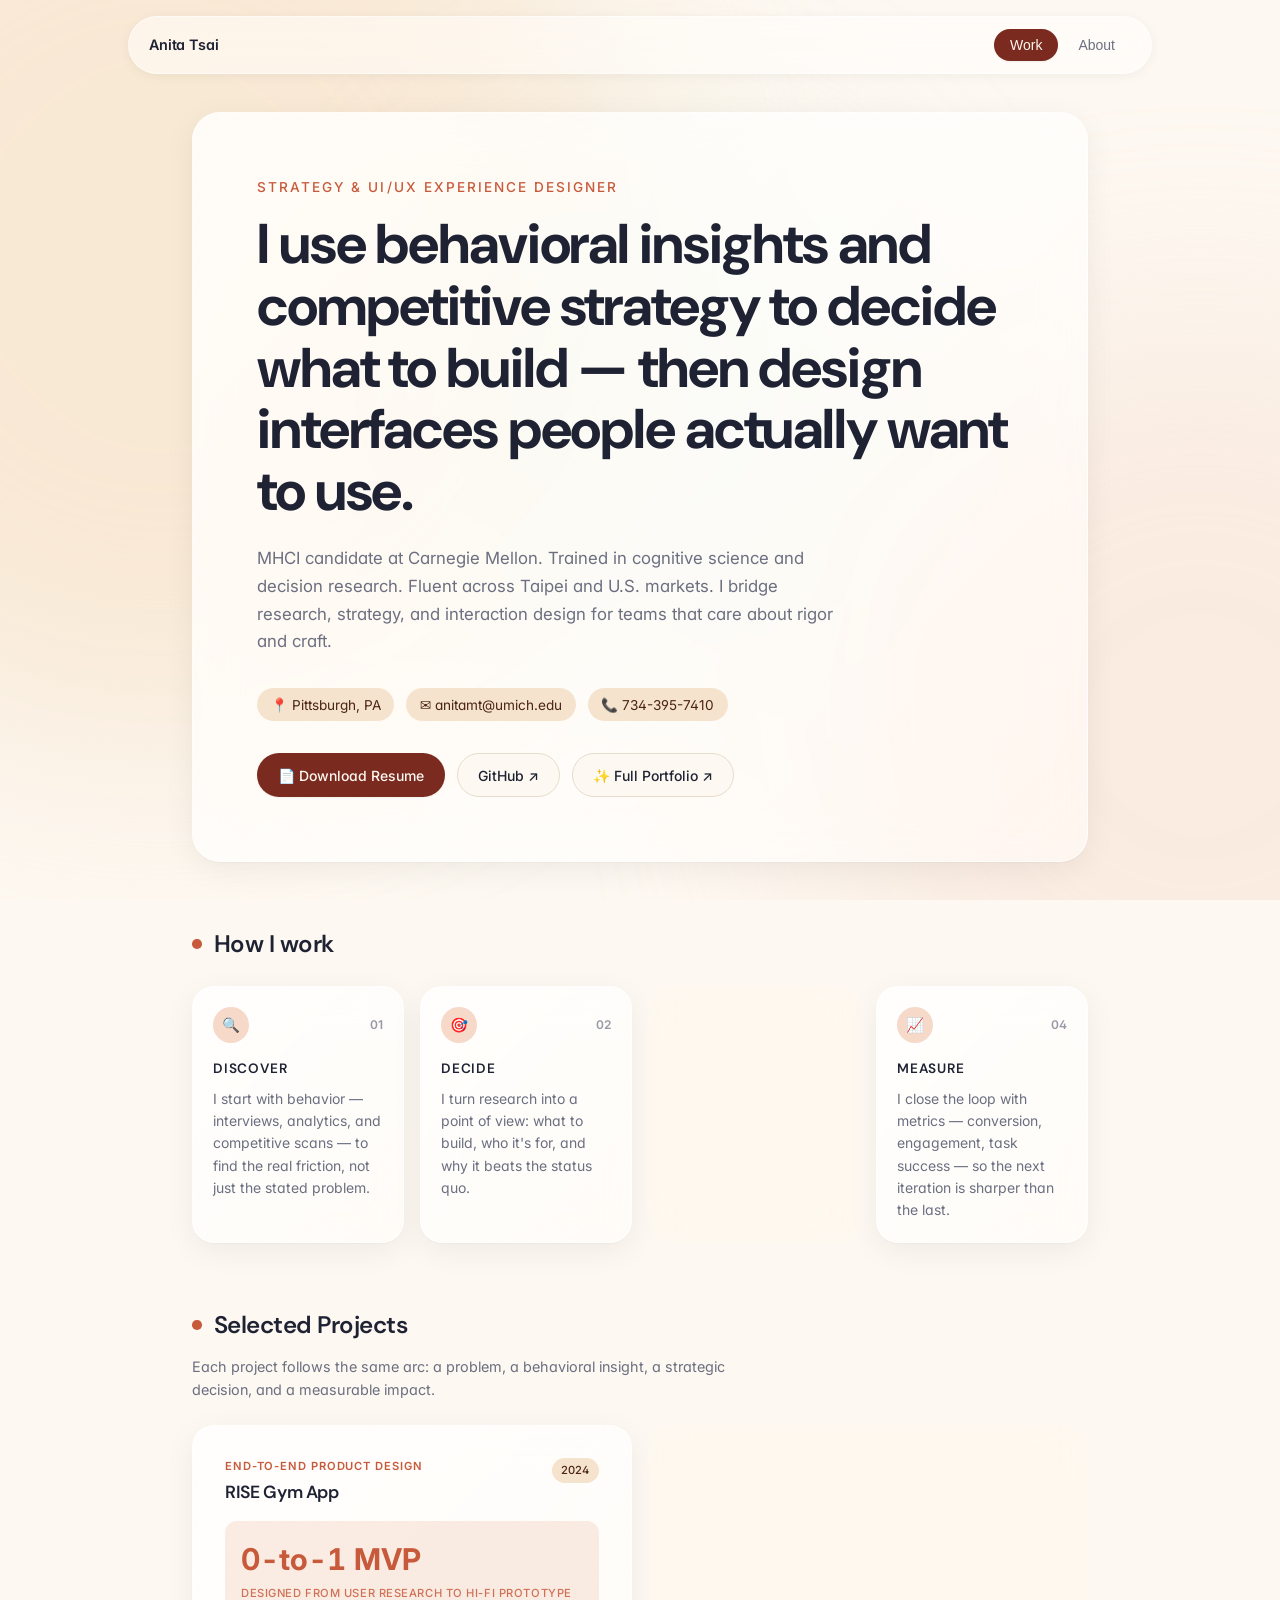
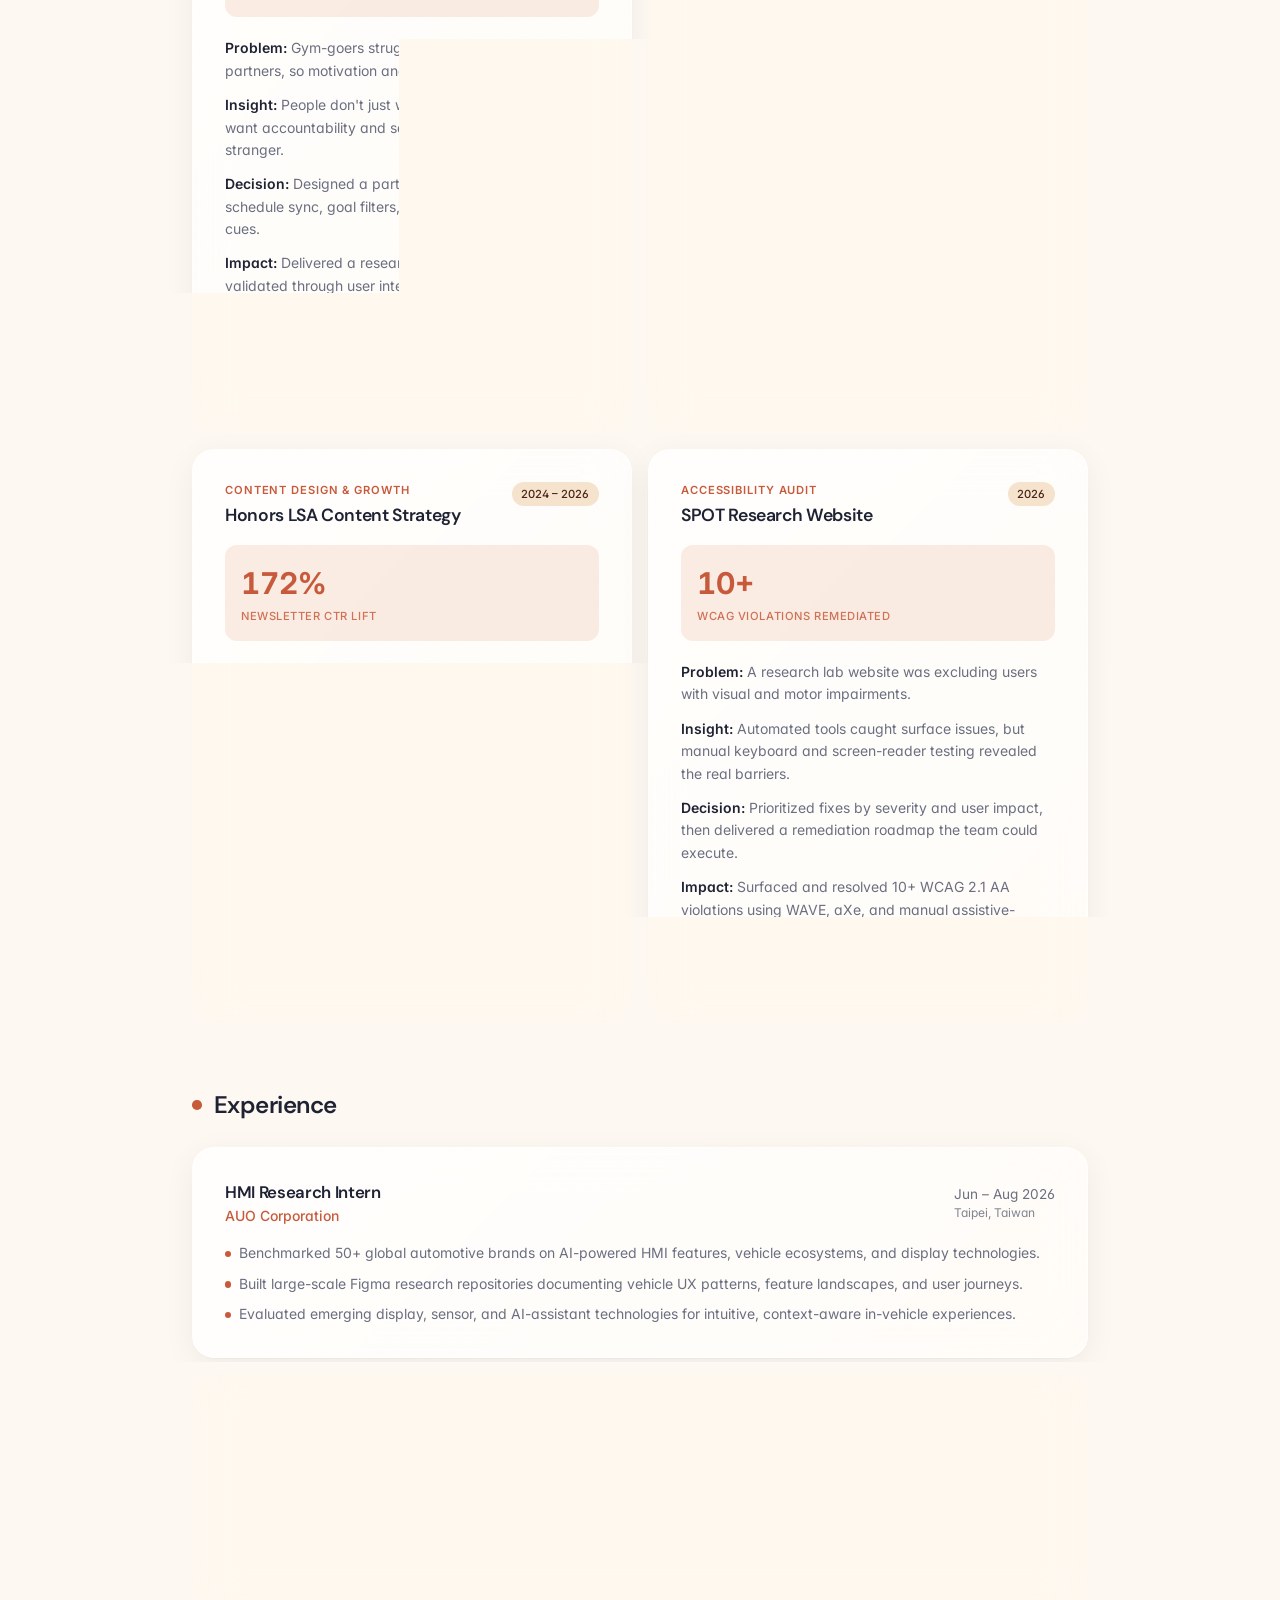
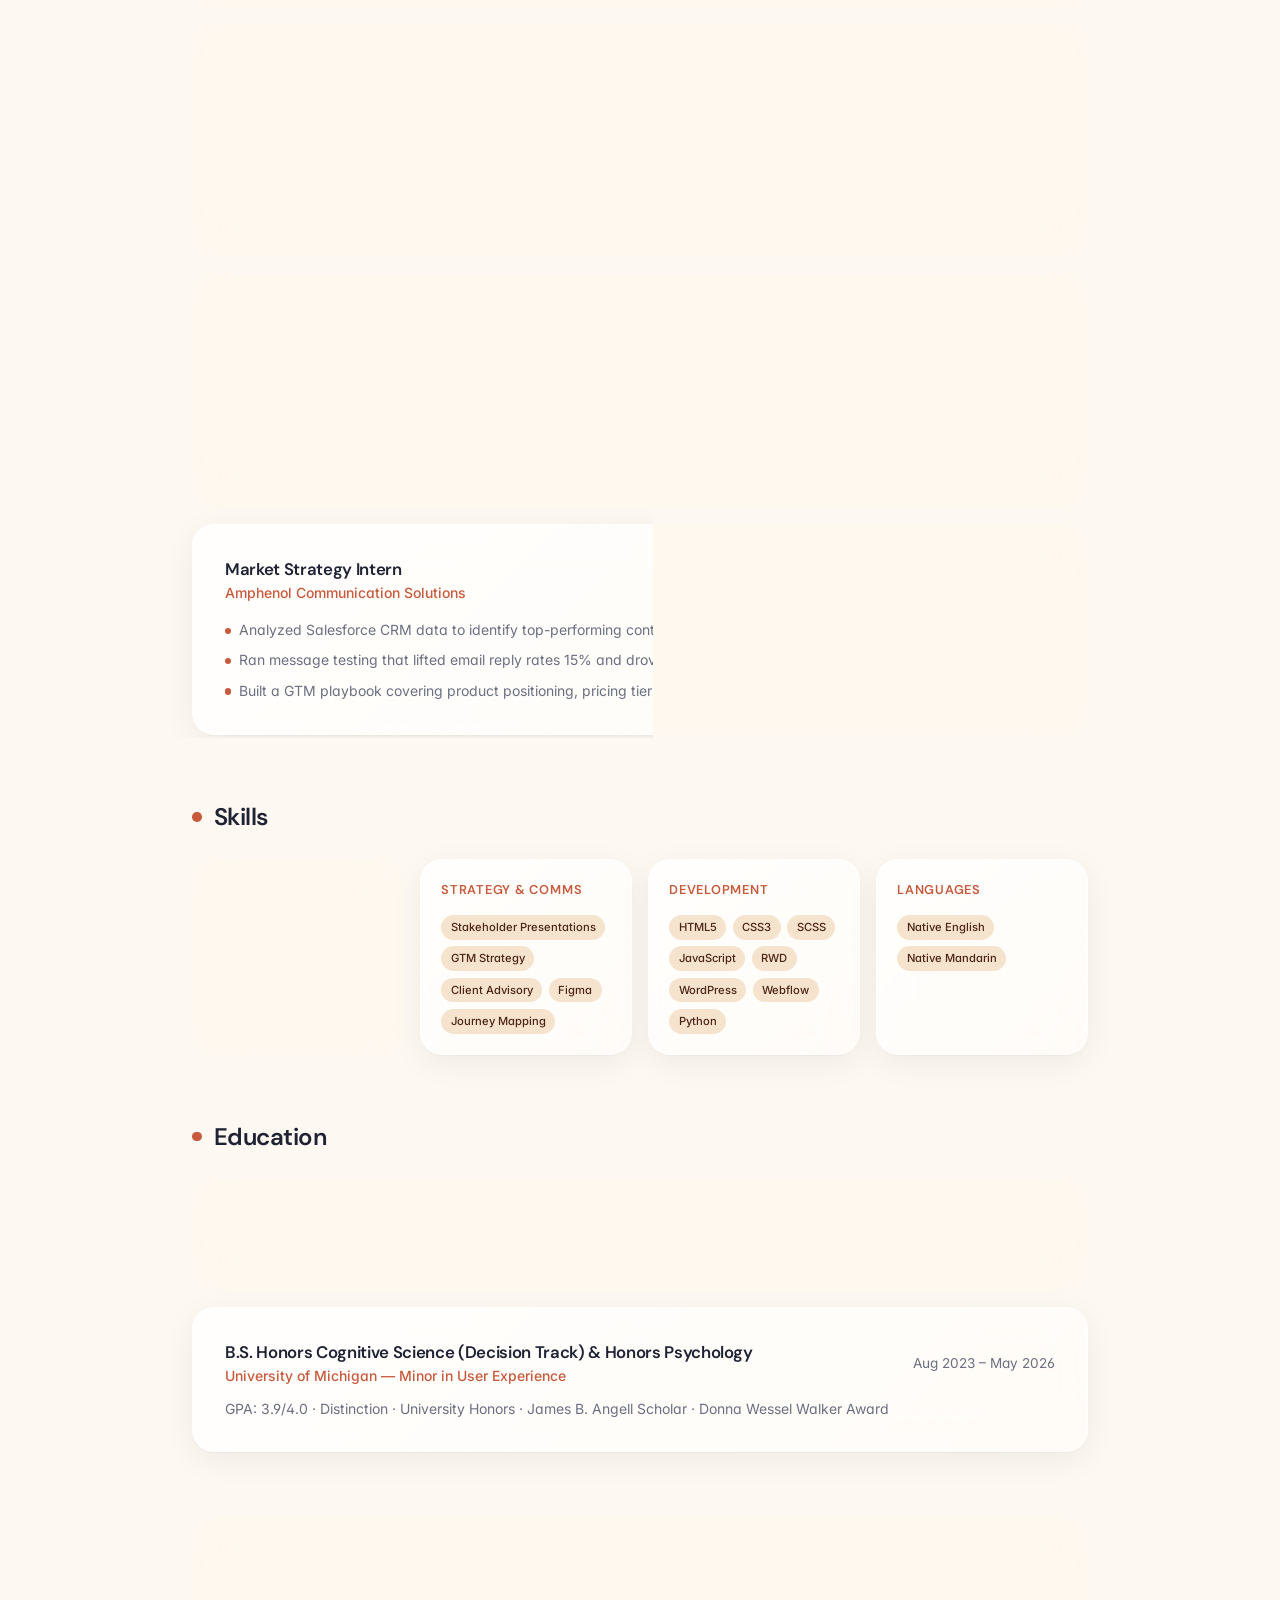
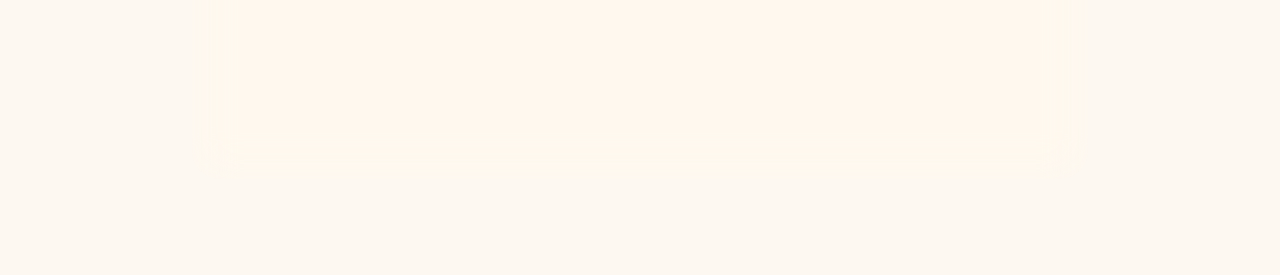
==== index.html @ b7ce91b3 "Rename anitauiux.html to index.html" ====
<!doctype html>
<html lang="en">

<head>
  <meta charset="utf-8" />
  <meta name="viewport" content="width=device-width, initial-scale=1" />
  <title>Anita Tsai — Strategy & UI/UX Experience Designer</title>
  <meta name="description" content="Selected work, projects, and skills from Anita Tsai, a strategy and UI/UX experience designer." />
  <meta name="author" content="Anita Tsai" />
  <meta property="og:title" content="Anita Tsai" />
  <meta property="og:description" content="Selected work, projects, and skills from Anita Tsai, a strategy and UI/UX experience designer." />
  <meta property="og:type" content="website" />
  <meta name="twitter:card" content="summary_large_image" />
  <link rel="preconnect" href="https://fonts.googleapis.com" />
  <link rel="preconnect" href="https://fonts.gstatic.com" crossorigin />
  <link rel="stylesheet" href="https://fonts.googleapis.com/css2?family=Inter:wght@400;500;600;700&family=DM+Sans:wght@500;600;700&display=swap" />
  <link rel="stylesheet" href="anitauiux.css" />
</head>


<body>
  <!-- Background gradient blobs -->
  <div class="bg-blobs" aria-hidden="true"><span></span></div>

  <header class="header">
    <nav class="nav" aria-label="Primary">
      <a href="#" class="nav-brand" data-nav="work">Anita Tsai</a>
      <div class="nav-links">
        <button class="nav-link active" data-nav="work">Work</button>
        <button class="nav-link" data-nav="about">About</button>
      </div>
    </nav>
  </header>

  
  <!-- ============================= -->
  <!-- WORK PAGE                     -->
  <!-- ============================= -->
  <main id="page-work" class="page" aria-label="Work">

    <!-- Hero -->
    <section class="glass-card big">
      <p class="hero-tag">Strategy & UI/UX Experience Designer</p>
      <h1 class="hero-title">
        I use behavioral insights and competitive strategy to decide what to build — then design interfaces people actually want to use.
      </h1>
      <p class="hero-sub">
        MHCI candidate at Carnegie Mellon. Trained in cognitive science and decision research.
        Fluent across Taipei and U.S. markets. I bridge research, strategy, and interaction design
        for teams that care about rigor and craft.
      </p>

      <div class="contact-row">
        <span class="chip">📍 Pittsburgh, PA</span>
        <a class="chip" href="mailto:anitamt@umich.edu">✉ anitamt@umich.edu</a>
        <a class="chip" href="tel:734-395-7410">📞 734-395-7410</a>
      </div>

      <div class="cta-row">
        <a class="btn btn-primary" href="#" download>📄 Download Resume</a>
        <a class="btn btn-outline" href="https://github.com/anitamtsai" target="_blank" rel="noreferrer">GitHub ↗</a>
        <a class="btn btn-outline" href="https://tinyurl.com/anitaprojects" target="_blank" rel="noreferrer">✨ Full Portfolio ↗</a>
      </div>
    </section>

    <!-- How I Work -->
    <section>
      <div class="section-head"><span class="dot"></span><h2>How I work</h2></div>
      <div class="grid grid-4">
        <div class="glass-card lift process-card">
          <div class="row"><div class="process-icon">🔍</div><span class="process-num">01</span></div>
          <h3>Discover</h3>
          <p>I start with behavior — interviews, analytics, and competitive scans — to find the real friction, not just the stated problem.</p>
        </div>
        <div class="glass-card lift process-card">
          <div class="row"><div class="process-icon">🎯</div><span class="process-num">02</span></div>
          <h3>Decide</h3>
          <p>I turn research into a point of view: what to build, who it's for, and why it beats the status quo.</p>
        </div>
        <div class="glass-card lift process-card">
          <div class="row"><div class="process-icon">🖱</div><span class="process-num">03</span></div>
          <h3>Design</h3>
          <p>From sitemaps to hi-fi prototypes, I design interfaces that feel obvious in hindsight and hold up under accessibility scrutiny.</p>
        </div>
        <div class="glass-card lift process-card">
          <div class="row"><div class="process-icon">📈</div><span class="process-num">04</span></div>
          <h3>Measure</h3>
          <p>I close the loop with metrics — conversion, engagement, task success — so the next iteration is sharper than the last.</p>
        </div>
      </div>
    </section>

    <!-- Projects -->
    <section>
      <div class="section-head"><span class="dot"></span><h2>Selected Projects</h2></div>
      <p class="section-desc">Each project follows the same arc: a problem, a behavioral insight, a strategic decision, and a measurable impact.</p>
      <div class="grid grid-2">

        <article class="glass-card lift project-card reveal">
          <div class="top">
            <div>
              <p class="project-tag">End-to-End Product Design</p>
              <h3>RISE Gym App</h3>
            </div>
            <span class="year-pill">2024</span>
          </div>
          <div class="metric-box">
            <div class="metric-num">0-to-1 MVP</div>
            <div class="metric-label">designed from user research to hi-fi prototype</div>
          </div>
          <div class="project-body">
            <p><strong>Problem:</strong> Gym-goers struggle to find reliable workout partners, so motivation and consistency suffer.</p>
            <p><strong>Insight:</strong> People don't just want a matching tool; they want accountability and safety signals before meeting a stranger.</p>
            <p><strong>Decision:</strong> Designed a partner-matching flow with schedule sync, goal filters, and trust-building profile cues.</p>
            <p><strong>Impact:</strong> Delivered a research-backed MVP prototype validated through user interviews and heuristic evaluation.</p>
          </div>
          <div class="tag-row">
            <span class="tag">User Research</span><span class="tag">Figma</span><span class="tag">Prototyping</span><span class="tag">Heuristic Evaluation</span>
          </div>
        </article>

        <article class="glass-card lift project-card reveal">
          <div class="top">
            <div>
              <p class="project-tag">Product Strategy & Web Design</p>
              <h3>WeMo Nexus</h3>
            </div>
            <span class="year-pill">2023</span>
          </div>
          <div class="metric-box">
            <div class="metric-num">20%</div>
            <div class="metric-label">demo-to-pilot conversion</div>
          </div>
          <div class="project-body">
            <p><strong>Problem:</strong> WeMo's B2B scooter fleet solution needed a credible, bilingual digital presence for enterprise clients.</p>
            <p><strong>Insight:</strong> Enterprise buyers needed to see scalability and local support, not just product specs.</p>
            <p><strong>Decision:</strong> Built a WordPress site with clear service tiers, case-study proof points, and a Mandarin/English client journey.</p>
            <p><strong>Impact:</strong> Managed a 250+ ICP pipeline, ran 30+ demos, and converted 20% of demos into paid pilots.</p>
          </div>
          <div class="tag-row">
            <span class="tag">Product Management</span><span class="tag">WordPress</span><span class="tag">GTM</span><span class="tag">B2B</span>
          </div>
        </article>

        <article class="glass-card lift project-card reveal">
          <div class="top">
            <div>
              <p class="project-tag">Content Design & Growth</p>
              <h3>Honors LSA Content Strategy</h3>
            </div>
            <span class="year-pill">2024 – 2026</span>
          </div>
          <div class="metric-box">
            <div class="metric-num">172%</div>
            <div class="metric-label">newsletter CTR lift</div>
          </div>
          <div class="project-body">
            <p><strong>Problem:</strong> University newsletters were underperforming and failing to drive event attendance.</p>
            <p><strong>Insight:</strong> Students clicked when content felt timely and personal, not institutional.</p>
            <p><strong>Decision:</strong> Redesigned content hierarchy, subject-line testing, and channel cadence around audience micro-segments.</p>
            <p><strong>Impact:</strong> Lifted newsletter CTR by 172%, grew Instagram following 1,000+, and increased event engagement 120%.</p>
          </div>
          <div class="tag-row">
            <span class="tag">Analytics</span><span class="tag">Content Design</span><span class="tag">Growth</span>
          </div>
        </article>

        <article class="glass-card lift project-card reveal">
          <div class="top">
            <div>
              <p class="project-tag">Accessibility Audit</p>
              <h3>SPOT Research Website</h3>
            </div>
            <span class="year-pill">2026</span>
          </div>
          <div class="metric-box">
            <div class="metric-num">10+</div>
            <div class="metric-label">WCAG violations remediated</div>
          </div>
          <div class="project-body">
            <p><strong>Problem:</strong> A research lab website was excluding users with visual and motor impairments.</p>
            <p><strong>Insight:</strong> Automated tools caught surface issues, but manual keyboard and screen-reader testing revealed the real barriers.</p>
            <p><strong>Decision:</strong> Prioritized fixes by severity and user impact, then delivered a remediation roadmap the team could execute.</p>
            <p><strong>Impact:</strong> Surfaced and resolved 10+ WCAG 2.1 AA violations using WAVE, aXe, and manual assistive-technology checks.</p>
          </div>
          <div class="tag-row">
            <span class="tag">WCAG 2.1 AA</span><span class="tag">WAVE</span><span class="tag">aXe</span><span class="tag">Accessibility</span>
          </div>
        </article>

      </div>
    </section>

    <!-- Experience -->
    <section>
      <div class="section-head"><span class="dot"></span><h2>Experience</h2></div>
      <div class="exp-list">

        <article class="glass-card exp-card">
          <div class="exp-head">
            <div>
              <h3 class="exp-role">HMI Research Intern</h3>
              <p class="exp-org">AUO Corporation</p>
            </div>
            <div>
              <p class="exp-date">Jun – Aug 2026</p>
              <p class="exp-location">Taipei, Taiwan</p>
            </div>
          </div>
          <ul class="exp-bullets">
            <li>Benchmarked 50+ global automotive brands on AI-powered HMI features, vehicle ecosystems, and display technologies.</li>
            <li>Built large-scale Figma research repositories documenting vehicle UX patterns, feature landscapes, and user journeys.</li>
            <li>Evaluated emerging display, sensor, and AI-assistant technologies for intuitive, context-aware in-vehicle experiences.</li>
          </ul>
        </article>

        <article class="glass-card exp-card">
          <div class="exp-head">
            <div>
              <h3 class="exp-role">Digital Consultant Intern</h3>
              <p class="exp-org">Google Community Leaders Program</p>
            </div>
            <div>
              <p class="exp-date">Aug 2024 – May 2026</p>
              <p class="exp-location">Ann Arbor, MI</p>
            </div>
          </div>
          <ul class="exp-bullets">
            <li>Ran discovery interviews and needs assessments with 150+ nonprofits and SMBs to find usability gaps and engagement drop-offs.</li>
            <li>Facilitated 30+ workshops turning Google Analytics data, SEO heuristics, and GBP insights into audience strategies.</li>
            <li>Led 3 end-to-end consulting engagements with usability audits, navigation restructures, and annotated recommendations.</li>
          </ul>
        </article>

        <article class="glass-card exp-card">
          <div class="exp-head">
            <div>
              <h3 class="exp-role">Product Management Intern</h3>
              <p class="exp-org">WeMo Scooters</p>
            </div>
            <div>
              <p class="exp-date">Jun – Aug 2023</p>
              <p class="exp-location">Taipei, Taiwan</p>
            </div>
          </div>
          <ul class="exp-bullets">
            <li>Designed and launched WeMoNexus (wemonexus.com) in WordPress, defining sitemap, content hierarchy, and component reuse.</li>
            <li>Produced client-facing pitch decks with hi-fidelity layouts aligned to enterprise stakeholder mental models.</li>
            <li>Built and managed a 250+ ICP prospect pipeline, ran 30+ demos, and achieved a 20% demo-to-pilot conversion.</li>
          </ul>
        </article>

        <article class="glass-card exp-card">
          <div class="exp-head">
            <div>
              <h3 class="exp-role">Risk Advisory Intern</h3>
              <p class="exp-org">Deloitte</p>
            </div>
            <div>
              <p class="exp-date">Jun – Aug 2024</p>
              <p class="exp-location">Taipei, Taiwan</p>
            </div>
          </div>
          <ul class="exp-bullets">
            <li>Designed 5 client-facing ESG compliance frameworks across 7 industries (EU CSRD, TCFD, SEC climate rules).</li>
            <li>Benchmarked environmental disclosures across 30+ global telecoms and co-developed a tailored ESG improvement roadmap.</li>
            <li>Restructured 200+ SigmaPro product entries with standardized taxonomy to support Scope 3 emissions audits.</li>
          </ul>
        </article>

        <article class="glass-card exp-card">
          <div class="exp-head">
            <div>
              <h3 class="exp-role">Market Strategy Intern</h3>
              <p class="exp-org">Amphenol Communication Solutions</p>
            </div>
            <div>
              <p class="exp-date">Aug 2022 – Jun 2023</p>
              <p class="exp-location">Taipei, Taiwan</p>
            </div>
          </div>
          <ul class="exp-bullets">
            <li>Analyzed Salesforce CRM data to identify top-performing contact segments and inform outreach strategy.</li>
            <li>Ran message testing that lifted email reply rates 15% and drove a 30% increase in new client acquisition.</li>
            <li>Built a GTM playbook covering product positioning, pricing tiers, and competitive differentiation for two hardware lines.</li>
          </ul>
        </article>

      </div>
    </section>

    <!-- Skills -->
    <section>
      <div class="section-head"><span class="dot"></span><h2>Skills</h2></div>
      <div class="grid grid-4">
        <div class="glass-card lift skill-card">
          <h3>Analytical</h3>
          <ul class="skill-tags">
            <li class="skill-tag">Competitive Benchmarking</li>
            <li class="skill-tag">User Research</li>
            <li class="skill-tag">Data Synthesis</li>
            <li class="skill-tag">Google Analytics</li>
            <li class="skill-tag">SPSS</li>
          </ul>
        </div>
        <div class="glass-card lift skill-card">
          <h3>Strategy & Comms</h3>
          <ul class="skill-tags">
            <li class="skill-tag">Stakeholder Presentations</li>
            <li class="skill-tag">GTM Strategy</li>
            <li class="skill-tag">Client Advisory</li>
            <li class="skill-tag">Figma</li>
            <li class="skill-tag">Journey Mapping</li>
          </ul>
        </div>
        <div class="glass-card lift skill-card">
          <h3>Development</h3>
          <ul class="skill-tags">
            <li class="skill-tag">HTML5</li><li class="skill-tag">CSS3</li><li class="skill-tag">SCSS</li>
            <li class="skill-tag">JavaScript</li><li class="skill-tag">RWD</li><li class="skill-tag">WordPress</li>
            <li class="skill-tag">Webflow</li><li class="skill-tag">Python</li>
          </ul>
        </div>
        <div class="glass-card lift skill-card">
          <h3>Languages</h3>
          <ul class="skill-tags">
            <li class="skill-tag">Native English</li>
            <li class="skill-tag">Native Mandarin</li>
          </ul>
        </div>
      </div>
    </section>

    <!-- Education -->
    <section>
      <div class="section-head"><span class="dot"></span><h2>Education</h2></div>
      <div class="edu-list">
        <div class="glass-card edu-card">
          <div class="exp-head">
            <div>
              <h3 class="exp-role">Master of Human-Computer Interaction</h3>
              <p class="exp-org">Carnegie Mellon University</p>
            </div>
            <p class="exp-date">Expected May 2027</p>
          </div>
        </div>
        <div class="glass-card edu-card">
          <div class="exp-head">
            <div>
              <h3 class="exp-role">B.S. Honors Cognitive Science (Decision Track) & Honors Psychology</h3>
              <p class="exp-org">University of Michigan — Minor in User Experience</p>
            </div>
            <p class="exp-date">Aug 2023 – May 2026</p>
          </div>
          <p class="edu-note">GPA: 3.9/4.0 · Distinction · University Honors · James B. Angell Scholar · Donna Wessel Walker Award</p>
        </div>
      </div>
    </section>

    <!-- Footer CTA -->
    <section>
      <div class="glass-card cta-block">
        <h2>Let's build something thoughtful together.</h2>
        <p>I'm currently open to strategy and UI/UX experience design roles. If my work resonates, I'd love to connect.</p>
        <div class="cta-row">
          <a class="btn btn-primary" href="mailto:anitamt@umich.edu">✉ Email me</a>
          <button class="btn btn-outline" data-nav="about">More about me</button>
        </div>
      </div>
    </section>

  </main>

  <!-- ============================= -->
  <!-- ABOUT PAGE                    -->
  <!-- ============================= -->
  <main id="page-about" class="page" aria-label="About" hidden>

    <!-- Interactive intro -->
    <section class="glass-card big">
      <p class="hero-tag" style="color: var(--muted-fg); letter-spacing: 0.15em;">About</p>
      <h1 class="hero-title" style="font-size: clamp(1.75rem, 4vw, 3rem);">
        I design at the intersection of
        <span class="phrase-chip" data-phrase="feel" data-active="true" tabindex="0" role="button">what people feel</span>,
        <span class="phrase-chip" data-phrase="systems" tabindex="0" role="button">what systems allow</span>, and
        <span class="phrase-chip" data-phrase="business" tabindex="0" role="button">what business needs</span>.
      </h1>

      <div id="detail-panel" class="detail-panel">
        <div class="detail-icon" id="detail-icon">💗</div>
        <div>
          <p class="detail-label" id="detail-label">What people feel</p>
          <p class="detail-body" id="detail-body">Emotion drives behavior long before logic does. I lean on interviews, ethnography, and behavioral research to understand the messy human side — what people trust, what frustrates them, what they'll actually do (not just what they say).</p>
        </div>
      </div>
      <p class="hint">Hover or tap each phrase to see how I think about it.</p>
    </section>

    
    <!-- Background + Who -->
    <section class="about-grid">
      <!-- <img class="photo" src="./Headshot.png" alt="Headshot of Anita Tsai." /> -->
      <img class="glass-card about-card reveal" src="./Headshot.png" alt="Headshot of Anita Tsai." />

      <div class="glass-card about-card reveal">
        <div class="section-head" style="margin-bottom: 0;"><span class="dot"></span><h2>Background</h2></div>
        <p>I grew up between Taipei and the U.S., which taught me early that the same interface can mean very different things depending on context, culture, and habit. That curiosity led me to the University of Michigan, where I studied Cognitive Science and Psychology with a Decision focus and a minor in User Experience.</p>
        <p>My research background in behavioral decision-making — studying present bias and loss aversion in sick-leave choices — shaped how I think about design: people don't always act rationally, but their behavior is predictable if you look closely. Good design meets them where they are.</p>
        <p>Now, as an MHCI candidate at Carnegie Mellon, I'm deepening my craft in research, strategy, and interaction design while continuing to work across product management, consulting, and in-vehicle experience research.</p>
      </div>
    </section>


     
    <!-- Why -->
    <section>
      <div class="glass-card big reveal">
        <div class="section-head"><span class="dot"></span><h2>Why Strategy & UI/UX?</h2></div>
        <div class="why-cols">
          <div>
            <h3>I like clarity</h3>
            <p>The best strategy work makes messy problems legible. I enjoy taking competing priorities, scattered research, and ambiguous constraints and turning them into a clear point of view.</p>
          </div>
          <div>
            <h3>I care about impact</h3>
            <p>UI/UX is where intent becomes behavior. A small change in navigation, wording, or feedback can change whether someone completes a task, trusts a product, or feels included.</p>
          </div>
          <div>
            <h3>I love the in-between</h3>
            <p>My sweet spot sits between research and design, between business goals and user needs. That's where the most interesting problems live.</p>
          </div>
        </div>
      </div>
    </section>

    <!-- What I Like -->
    <section>
      <div class="section-head"><span class="dot"></span><h2>What I Like</h2></div>
      <div class="grid grid-3">
        <div class="glass-card lift like-card">
          <div class="like-icon">☕</div>
          <h3>Pilates (with matcha)</h3>
          <p>Movement keeps me grounded; matcha keeps it enjoyable. I love the way my body and posture changes after my morning workouts!</p>
        </div>
        <div class="glass-card lift like-card">
          <div class="like-icon">💗</div>
          <h3>Cooking new recipes</h3>
          <p>I treat the kitchen like a design sprint: research, prototype, taste, iterate. My best dishes come from improvisation.</p>
        </div>
        <div class="glass-card lift like-card">
          <div class="like-icon">💬</div>
          <h3>Listening</h3>
          <p>To songs, to stories, to podcasts. I believe listening is a design skill — it's how you understand what people actually need.</p>
        </div>
        <div class="glass-card lift like-card">
          <div class="like-icon">🎵</div>
          <h3>Museums & exhibitions</h3>
          <p>I study how spaces guide attention, pace emotion, and make complex ideas feel tangible. A lot of UX lessons live outside of screens.</p>
        </div>
        <div class="glass-card lift like-card">
          <div class="like-icon">🧭</div>
          <h3>Travel & observation</h3>
          <p>Moving between places reminds me that context is everything. I notice signage, service flows, and cultural defaults everywhere I go.</p>
        </div>
        <div class="glass-card lift like-card">
          <div class="like-icon">🧠</div>
          <h3>Behavioral science</h3>
          <p>I'm fascinated by why people make the choices they do — and how thoughtful design can make those choices easier, fairer, or more meaningful.</p>
        </div>
      </div>
    </section>

    <!-- Quote -->

     <section id="contact">
      
    </section>
    <section>
      <div class="glass-card quote">
       <h1>Contact</h1>
      <a class="btn btn-primary" href="mailto:anitatsa@andrew.cmu.edu">email me</a>

      <a class="btn btn-primary"href="https://www.linkedin.com/in/anitamariannetsai/" target="_blank" > linkedin </a>
        
      <a class="btn btn-primary"href="https://github.com/anitamtsai" target="_blank" > github </a>
      </div>
    </section>

  </main>

  <!-- Small script: page nav + phrase-chip interaction + scroll reveal -->
  <script>
    // --- Page switcher (Work / About) ---
    const pages = {
      work:  document.getElementById('page-work'),
      about: document.getElementById('page-about'),
    };
    const navBtns = document.querySelectorAll('[data-nav]');
    function showPage(name) {
      Object.entries(pages).forEach(([k, el]) => { el.hidden = (k !== name); });
      document.querySelectorAll('.nav-link').forEach(btn => {
        btn.classList.toggle('active', btn.dataset.nav === name);
      });
      window.scrollTo({ top: 0, behavior: 'instant' in window ? 'instant' : 'auto' });
      observeReveal();
    }
    navBtns.forEach(btn => btn.addEventListener('click', (e) => {
      e.preventDefault();
      showPage(btn.dataset.nav);
    }));

    // --- About: phrase chip interactive detail ---
    const phrases = {
      feel: {
        color: 'var(--coral)', icon: '💗', label: 'What people feel',
        body: "Emotion drives behavior long before logic does. I lean on interviews, ethnography, and behavioral research to understand the messy human side — what people trust, what frustrates them, what they'll actually do (not just what they say)."
      },
      systems: {
        color: 'var(--sage)', icon: '🧭', label: 'What systems allow',
        body: "Great design respects constraints — technical, organizational, cultural. I work closely with engineers, PMs, and stakeholders to design solutions that ship, scale, and hold up in the real world."
      },
      business: {
        color: '#5b6bd6', icon: '🧠', label: 'What business needs',
        body: "Design without strategy is decoration. I anchor every project in a business point of view — market signals, competitive positioning, and metrics that matter — so craft translates into outcomes."
      }
    };
    const chips = document.querySelectorAll('.phrase-chip');
    const panel = document.getElementById('detail-panel');
    const iconEl = document.getElementById('detail-icon');
    const labelEl = document.getElementById('detail-label');
    const bodyEl = document.getElementById('detail-body');

    function activatePhrase(key) {
      const p = phrases[key]; if (!p) return;
      chips.forEach(c => {
        const active = c.dataset.phrase === key;
        c.dataset.active = active;
        c.style.setProperty('--phrase-color', phrases[c.dataset.phrase].color);
      });
      iconEl.textContent = p.icon;
      iconEl.style.background = `color-mix(in oklab, ${p.color} 18%, transparent)`;
      iconEl.style.color = p.color;
      labelEl.textContent = p.label;
      labelEl.style.color = p.color;
      bodyEl.textContent = p.body;
      panel.style.borderColor = `color-mix(in oklab, ${p.color} 40%, var(--border))`;
      panel.style.animation = 'none'; panel.offsetHeight; panel.style.animation = '';
    }
    chips.forEach(chip => {
      chip.style.setProperty('--phrase-color', phrases[chip.dataset.phrase].color);
      ['mouseenter', 'focus', 'click'].forEach(ev =>
        chip.addEventListener(ev, () => activatePhrase(chip.dataset.phrase))
      );
    });

    // --- Reveal on scroll ---
    let io;
    function observeReveal() {
      if (io) io.disconnect();
      io = new IntersectionObserver((entries) => {
        entries.forEach(e => { if (e.isIntersecting) { e.target.classList.add('is-visible'); io.unobserve(e.target); } });
      }, { threshold: 0.15 });
      document.querySelectorAll('.reveal').forEach(el => {
        if (!el.closest('[hidden]')) io.observe(el);
      });
    }
    observeReveal();
  </script>
</body>
</html>
---- anitauiux.css ----
:root {
  --background: #fdf8f1;
  --foreground: #1e2233;
  --muted-fg: #6b6f80;
  --border: #e6dccb;
  --card-bg: rgba(255, 255, 255, 0.55);
  --card-border: rgba(255, 255, 255, 0.6);
  --card-highlight: rgba(255, 255, 255, 0.85);

  --primary: #7a2a1e;
  --primary-fg: #fdf8f1;
  --accent: #f6e3cd;
  --accent-fg: #4a2415;

  --warm-1: #f4d9b8;
  --warm-2: #eec49a;
  --warm-3: #e0a679;
  --coral: #c85a3c;
  --coral-soft: #f6d9c9;
  --sage: #6ba98a;
  --sage-soft: #d9ecdd;

  --radius: 14px;
  --radius-lg: 22px;
  --radius-xl: 28px;
}

* { box-sizing: border-box; margin: 0; padding: 0; }

html { scroll-behavior: smooth; }

body {
  font-family: "Inter", ui-sans-serif, system-ui, -apple-system, BlinkMacSystemFont, "Segoe UI", sans-serif;
  color: var(--foreground);
  background: var(--background);
  line-height: 1.5;
  min-height: 100vh;
  position: relative;
  overflow-x: hidden;
  font-feature-settings: "cv02", "cv03", "cv04", "cv11";
}

h1, h2, h3, h4, h5, h6 {
  font-family: "DM Sans", "Inter", sans-serif;
  font-weight: 600;
  letter-spacing: -0.02em;
  color: var(--foreground);
}

a { color: inherit; text-decoration: none; }
ul { list-style: none; }
img, svg { display: block; max-width: 100%; }

/* --- Background gradient blobs --- */
.bg-blobs {
  position: fixed;
  inset: 0;
  z-index: -1;
  overflow: hidden;
  pointer-events: none;
}
.bg-blobs::before,
.bg-blobs::after,
.bg-blobs span {
  content: "";
  position: absolute;
  border-radius: 50%;
  filter: blur(110px);
}
.bg-blobs::before {
  width: 60rem; height: 60rem;
  top: -25%; left: -25%;
  background: var(--warm-1);
  opacity: 0.5;
}
.bg-blobs::after {
  width: 50rem; height: 50rem;
  bottom: -25%; right: -25%;
  background: var(--coral-soft);
  opacity: 0.4;
}
.bg-blobs span {
  width: 30rem; height: 30rem;
  bottom: 30%; left: 33%;
  background: var(--sage-soft);
  opacity: 0.3;
}

/* --- Header / Nav --- */
.header {
  position: fixed;
  top: 0; left: 0; right: 0;
  z-index: 50;
  padding: 1rem;
}
.nav {
  max-width: 64rem;
  margin: 0 auto;
  display: flex;
  align-items: center;
  justify-content: space-between;
  padding: 0.75rem 1.25rem;
  border-radius: 9999px;
  background: rgba(255, 255, 255, 0.55);
  backdrop-filter: blur(14px) saturate(120%);
  -webkit-backdrop-filter: blur(14px) saturate(120%);
  border: 1px solid rgba(255, 255, 255, 0.5);
  box-shadow: 0 2px 12px rgba(0, 0, 0, 0.05);
}
.nav-brand {
  font-weight: 600;
  font-size: 0.9rem;
  letter-spacing: -0.01em;
  transition: opacity 0.2s;
}
.nav-brand:hover { opacity: 0.7; }
.nav-links { display: flex; gap: 0.25rem; }
.nav-link {
  padding: 0.5rem 1rem;
  border-radius: 9999px;
  font-size: 0.875rem;
  font-weight: 500;
  color: var(--muted-fg);
  cursor: pointer;
  transition: background-color 0.2s, color 0.2s;
  background: transparent;
  border: none;
}
.nav-link:hover { background: var(--accent); color: var(--accent-fg); }
.nav-link.active {
  background: var(--primary);
  color: var(--primary-fg);
  box-shadow: 0 1px 2px rgba(0, 0, 0, 0.06);
}

/* --- Layout --- */
.page {
  max-width: 64rem;
  margin: 0 auto;
  padding: 7rem 1.25rem 3rem;
}
@media (min-width: 640px) { .page { padding: 7rem 2rem 4rem; } }
@media (min-width: 1024px) { .page { padding: 7rem 4rem 6rem; } }

.page[hidden] { display: none; }

section + section { margin-top: 3rem; }
@media (min-width: 640px) { section + section { margin-top: 4rem; } }

/* --- Glass card --- */
.glass-card {
  position: relative;
  background: linear-gradient(135deg, var(--card-highlight) 0%, var(--card-bg) 100%);
  backdrop-filter: blur(22px) saturate(140%);
  -webkit-backdrop-filter: blur(22px) saturate(140%);
  border: 1px solid var(--card-border);
  border-radius: var(--radius-lg);
  box-shadow: 0 1px 2px rgba(0,0,0,0.04), 0 8px 32px rgba(0,0,0,0.06);
  transition: transform 0.3s cubic-bezier(0.2,0.7,0.2,1), box-shadow 0.3s, border-color 0.3s;
  overflow: hidden;
}
.glass-card:hover {
  border-color: rgba(200, 90, 60, 0.4);
  box-shadow: 0 1px 2px rgba(0,0,0,0.04), 0 20px 50px -12px rgba(200,90,60,0.25);
}
.glass-card.lift:hover { transform: translateY(-4px); }
.glass-card.big { border-radius: var(--radius-xl); padding: 2rem; }
@media (min-width: 640px) { .glass-card.big { padding: 3rem; } }
@media (min-width: 1024px) { .glass-card.big { padding: 4rem; } }


/* --- Hero --- */
.hero-tag {
  font-size: 0.85rem;
  font-weight: 500;
  text-transform: uppercase;
  letter-spacing: 0.15em;
  color: var(--coral);
}
.hero-title {
  margin-top: 1rem;
  font-size: clamp(2rem, 5vw, 3.5rem);
  font-weight: 700;
  line-height: 1.1;
  max-width: 48rem;
}
.hero-sub {
  margin-top: 1.5rem;
  max-width: 36rem;
  color: var(--muted-fg);
  font-size: 1.05rem;
  line-height: 1.65;
}

.contact-row {
  margin-top: 2rem;
  display: flex;
  flex-wrap: wrap;
  gap: 0.75rem;
  font-size: 0.85rem;
  color: var(--muted-fg);
}
.chip {
  display: inline-flex;
  align-items: center;
  gap: 0.4rem;
  padding: 0.4rem 0.85rem;
  border-radius: 9999px;
  background: var(--accent);
  color: var(--accent-fg);
  transition: background 0.2s;
}
a.chip:hover { background: color-mix(in oklab, var(--accent) 80%, black); }

.cta-row { margin-top: 2rem; display: flex; flex-wrap: wrap; gap: 0.75rem; }
.btn {
  display: inline-flex;
  align-items: center;
  gap: 0.5rem;
  padding: 0.65rem 1.25rem;
  border-radius: 9999px;
  font-size: 0.875rem;
  font-weight: 500;
  cursor: pointer;
  transition: background 0.2s, color 0.2s, box-shadow 0.2s;
  border: 1px solid transparent;
}
.btn-primary {
  background: var(--primary);
  color: var(--primary-fg);
  box-shadow: 0 1px 2px rgba(0,0,0,0.05);
}
.btn-primary:hover { background: color-mix(in oklab, var(--primary) 88%, black); box-shadow: 0 4px 12px rgba(0,0,0,0.1); }
.btn-outline {
  background: var(--background);
  color: var(--foreground);
  border-color: var(--border);
}
.btn-outline:hover { background: var(--accent); }

/* --- Section heads --- */
.section-head {
  display: flex;
  align-items: center;
  gap: 0.75rem;
  margin-bottom: 1.5rem;
}
.section-head .dot {
  width: 0.6rem;
  height: 0.6rem;
  border-radius: 50%;
  background: var(--coral);
}
.section-head h2 {
  font-size: 1.5rem;
  font-weight: 600;
}
.section-desc {
  color: var(--muted-fg);
  font-size: 0.9rem;
  max-width: 36rem;
  margin: -0.75rem 0 1.5rem;
  line-height: 1.6;
}

/* --- Grids --- */
.grid { display: grid; gap: 1rem; }
.grid-2 { grid-template-columns: 1fr; }
.grid-3 { grid-template-columns: 1fr; }
.grid-4 { grid-template-columns: 1fr; }
@media (min-width: 640px) {
  .grid-2 { grid-template-columns: repeat(2, 1fr); }
  .grid-3 { grid-template-columns: repeat(2, 1fr); }
  .grid-4 { grid-template-columns: repeat(2, 1fr); }
}
@media (min-width: 1024px) {
  .grid-3 { grid-template-columns: repeat(3, 1fr); }
  .grid-4 { grid-template-columns: repeat(4, 1fr); }
}

/* --- Process cards --- */
.process-card { padding: 1.25rem; border-radius: var(--radius-lg); }
.process-card .row {
  display: flex;
  align-items: center;
  justify-content: space-between;
}
.process-icon {
  width: 2.25rem; height: 2.25rem;
  border-radius: 50%;
  background: var(--coral-soft);
  color: var(--coral);
  display: flex; align-items: center; justify-content: center;
  font-weight: 700;
  font-size: 0.9rem;
}
.process-num { font-size: 0.75rem; font-weight: 600; color: rgba(107, 111, 128, 0.7); }
.process-card h3 {
  margin-top: 1rem;
  font-size: 0.85rem;
  font-weight: 600;
  text-transform: uppercase;
  letter-spacing: 0.06em;
}
.process-card p { margin-top: 0.5rem; font-size: 0.875rem; color: var(--muted-fg); line-height: 1.6; }

/* --- Project cards --- */
.project-card {
  display: flex;
  flex-direction: column;
  padding: 1.5rem;
  border-radius: var(--radius-lg);
}
@media (min-width: 640px) { .project-card { padding: 2rem; } }
.project-card .top {
  display: flex;
  justify-content: space-between;
  gap: 1rem;
  align-items: flex-start;
}
.project-tag {
  font-size: 0.7rem;
  font-weight: 600;
  text-transform: uppercase;
  letter-spacing: 0.08em;
  color: var(--coral);
}
.project-card h3 { margin-top: 0.25rem; font-size: 1.1rem; }
.year-pill {
  background: var(--accent);
  color: var(--accent-fg);
  padding: 0.25rem 0.6rem;
  border-radius: 9999px;
  font-size: 0.7rem;
  font-weight: 500;
}
.metric-box {
  margin-top: 1rem;
  padding: 1rem;
  border-radius: 12px;
  background: rgba(246, 217, 201, 0.5);
  transition: transform 0.4s;
}
.project-card:hover .metric-box { transform: scale(1.02); }
.metric-num {
  font-size: 1.875rem;
  font-weight: 700;
  color: var(--coral);
  font-variant-numeric: tabular-nums;
}
.metric-label {
  margin-top: 0.15rem;
  font-size: 0.7rem;
  font-weight: 500;
  text-transform: uppercase;
  letter-spacing: 0.05em;
  color: rgba(200, 90, 60, 0.85);
}
.project-body { margin-top: 1.25rem; display: flex; flex-direction: column; gap: 0.75rem; font-size: 0.875rem; color: var(--muted-fg); line-height: 1.6; }
.project-body strong { color: var(--foreground); font-weight: 600; }
.tag-row { margin-top: auto; padding-top: 1.25rem; display: flex; flex-wrap: wrap; gap: 0.4rem; }
.tag {
  border: 1px solid var(--border);
  background: rgba(253, 248, 241, 0.6);
  padding: 0.25rem 0.6rem;
  border-radius: 9999px;
  font-size: 0.7rem;
  font-weight: 500;
  color: var(--muted-fg);
  transition: color 0.2s, border-color 0.2s;
}
.tag:hover { color: var(--coral); border-color: rgba(200,90,60,0.6); }

/* --- Experience --- */
.exp-list { display: flex; flex-direction: column; gap: 1rem; }
.exp-card { padding: 1.5rem; border-radius: var(--radius-lg); }
@media (min-width: 640px) { .exp-card { padding: 2rem; } }
.exp-head {
  display: flex;
  flex-direction: column;
  gap: 0.25rem;
}
@media (min-width: 640px) {
  .exp-head { flex-direction: row; align-items: center; justify-content: space-between; }
}
.exp-role { font-size: 1.05rem; font-weight: 600; }
.exp-org { font-size: 0.875rem; font-weight: 500; color: var(--coral); }
.exp-date { font-size: 0.85rem; color: var(--muted-fg); }
.exp-location { font-size: 0.75rem; color: rgba(107,111,128,0.85); }
.exp-bullets { margin-top: 1rem; display: flex; flex-direction: column; gap: 0.5rem; }
.exp-bullets li {
  display: flex;
  gap: 0.5rem;
  font-size: 0.875rem;
  color: var(--muted-fg);
  line-height: 1.6;
}
.exp-bullets li::before {
  content: "";
  width: 0.4rem; height: 0.4rem;
  border-radius: 50%;
  background: var(--coral);
  flex-shrink: 0;
  margin-top: 0.55rem;
}

/* --- Skills --- */
.skill-card { padding: 1.25rem; border-radius: var(--radius-lg); }
.skill-card h3 {
  color: var(--coral);
  font-size: 0.8rem;
  font-weight: 600;
  text-transform: uppercase;
  letter-spacing: 0.06em;
}
.skill-tags { margin-top: 1rem; display: flex; flex-wrap: wrap; gap: 0.4rem; }
.skill-tag {
  background: var(--accent);
  color: var(--accent-fg);
  padding: 0.25rem 0.6rem;
  border-radius: 9999px;
  font-size: 0.7rem;
  font-weight: 500;
}

/* --- Education --- */
.edu-list { display: flex; flex-direction: column; gap: 1rem; }
.edu-card { padding: 1.5rem; border-radius: var(--radius-lg); }
@media (min-width: 640px) { .edu-card { padding: 2rem; } }
.edu-note { margin-top: 0.75rem; font-size: 0.875rem; color: var(--muted-fg); }

/* --- Footer CTA --- */
.cta-block {
  padding: 2rem;
  text-align: center;
  border-radius: var(--radius-xl);
}
@media (min-width: 640px) { .cta-block { padding: 3rem; } }
.cta-block h2 { font-size: 1.75rem; }
.cta-block p { margin: 0.75rem auto 0; max-width: 32rem; font-size: 0.9rem; color: var(--muted-fg); }
.cta-block .cta-row { margin-top: 1.5rem; justify-content: center; }

/* --- About: interactive intro chips --- */
.phrase-chip {
  position: relative;
  cursor: pointer;
  padding: 0 0.15em;
  border-radius: 0.4em;
  transition: color 0.25s ease, background-size 0.35s cubic-bezier(0.2,0.7,0.2,1);
  background-image: linear-gradient(
    to right,
    color-mix(in oklab, var(--phrase-color, var(--coral)) 22%, transparent),
    color-mix(in oklab, var(--phrase-color, var(--coral)) 22%, transparent)
  );
  background-repeat: no-repeat;
  background-size: 0% 100%;
  background-position: 0 100%;
  outline: none;
}
.phrase-chip:hover,
.phrase-chip[data-active="true"] {
  background-size: 100% 100%;
  color: var(--phrase-color, var(--coral));
}

.detail-panel {
  margin-top: 2rem;
  display: flex;
  align-items: flex-start;
  gap: 1rem;
  padding: 1.25rem;
  border-radius: var(--radius-lg);
  background: rgba(253, 248, 241, 0.6);
  border: 1px solid var(--border);
  animation: fadeIn 0.35s ease;
}
@keyframes fadeIn {
  from { opacity: 0; transform: translateY(6px); }
  to   { opacity: 1; transform: translateY(0); }
}
.detail-icon {
  width: 2.5rem; height: 2.5rem;
  border-radius: 50%;
  display: flex; align-items: center; justify-content: center;
  flex-shrink: 0;
  font-size: 1.1rem;
}
.detail-label {
  font-size: 0.7rem;
  font-weight: 600;
  text-transform: uppercase;
  letter-spacing: 0.15em;
}
.detail-body { margin-top: 0.25rem; font-size: 0.95rem; color: var(--muted-fg); line-height: 1.6; }
.hint { margin-top: 0.75rem; font-size: 0.75rem; color: rgba(107,111,128,0.7); }

/* --- About: background/who grid --- */
.about-grid { display: grid; gap: 2rem; grid-template-columns: 1fr; }
@media (min-width: 1024px) {
  .about-grid { grid-template-columns: 7fr 5fr; gap: 3rem; }
}
.about-card { padding: 1.5rem; border-radius: var(--radius-lg); height: 100%; }
@media (min-width: 640px) { .about-card { padding: 2rem; } }
.about-card h2 { font-size: 1.35rem; margin-bottom: 1.25rem; }
.about-card p { color: var(--muted-fg); margin-top: 1rem; font-size: 0.95rem; line-height: 1.7; }
.about-card p:first-of-type { margin-top: 0; }
.who-list { display: flex; flex-direction: column; gap: 1rem; }
.who-list li {
  display: flex;
  gap: 0.75rem;
  font-size: 0.9rem;
  color: var(--muted-fg);
  line-height: 1.6;
}
.who-list li::before {
  content: "";
  width: 0.4rem; height: 0.4rem;
  border-radius: 50%;
  background: var(--coral);
  flex-shrink: 0;
  margin-top: 0.55rem;
}

/* --- About: why cols --- */
.why-cols {
  margin-top: 1.5rem;
  display: grid;
  gap: 2rem;
  grid-template-columns: 1fr;
}
@media (min-width: 768px) { .why-cols { grid-template-columns: repeat(3, 1fr); } }
.why-cols h3 {
  font-size: 0.8rem;
  font-weight: 600;
  text-transform: uppercase;
  letter-spacing: 0.06em;
}
.why-cols p { margin-top: 0.5rem; font-size: 0.9rem; color: var(--muted-fg); line-height: 1.6; }

/* --- About: likes --- */
.like-card { padding: 1.25rem; border-radius: var(--radius-lg); }
.like-icon {
  width: 2.25rem; height: 2.25rem;
  border-radius: 50%;
  background: var(--coral-soft);
  color: var(--coral);
  display: flex; align-items: center; justify-content: center;
  font-size: 1.1rem;
}
.like-card h3 { margin-top: 1rem; font-size: 0.95rem; }
.like-card p { margin-top: 0.5rem; font-size: 0.875rem; color: var(--muted-fg); line-height: 1.6; }

/* --- Quote --- */
.quote {
  padding: 2rem;
  text-align: center;
  border-radius: var(--radius-xl);
}
@media (min-width: 640px) { .quote { padding: 3rem; } }
.quote p {
  max-width: 36rem;
  margin: 0 auto;
  font-size: 1.1rem;
  font-weight: 500;
  line-height: 1.65;
}

/* --- Reveal on scroll --- */
.reveal { opacity: 0; transform: translateY(14px); transition: opacity 0.7s ease, transform 0.7s cubic-bezier(0.2,0.7,0.2,1); }
.reveal.is-visible { opacity: 1; transform: translateY(0); }

/* --- Utility --- */
.text-coral { color: var(--coral); }
.mt-1 { margin-top: 0.5rem; }
.mt-2 { margin-top: 1rem; }
.mt-3 { margin-top: 1.5rem; }
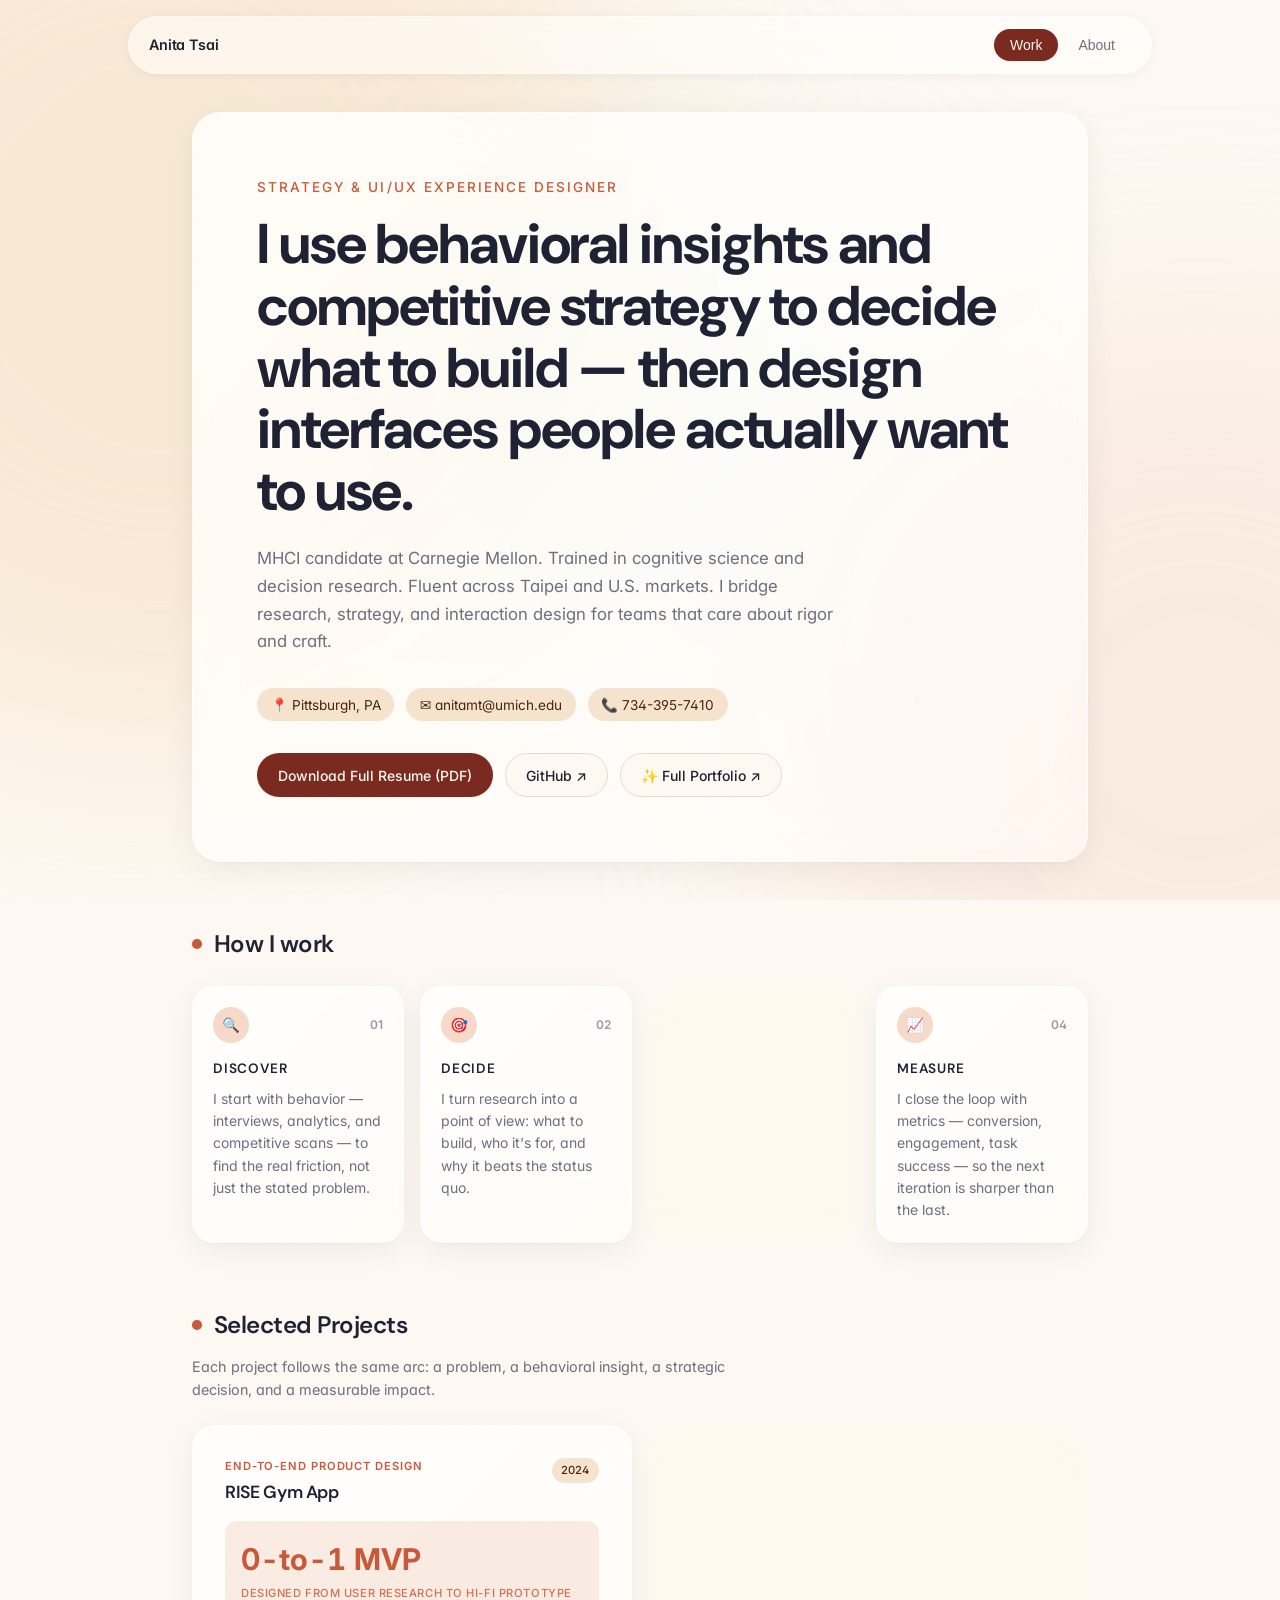
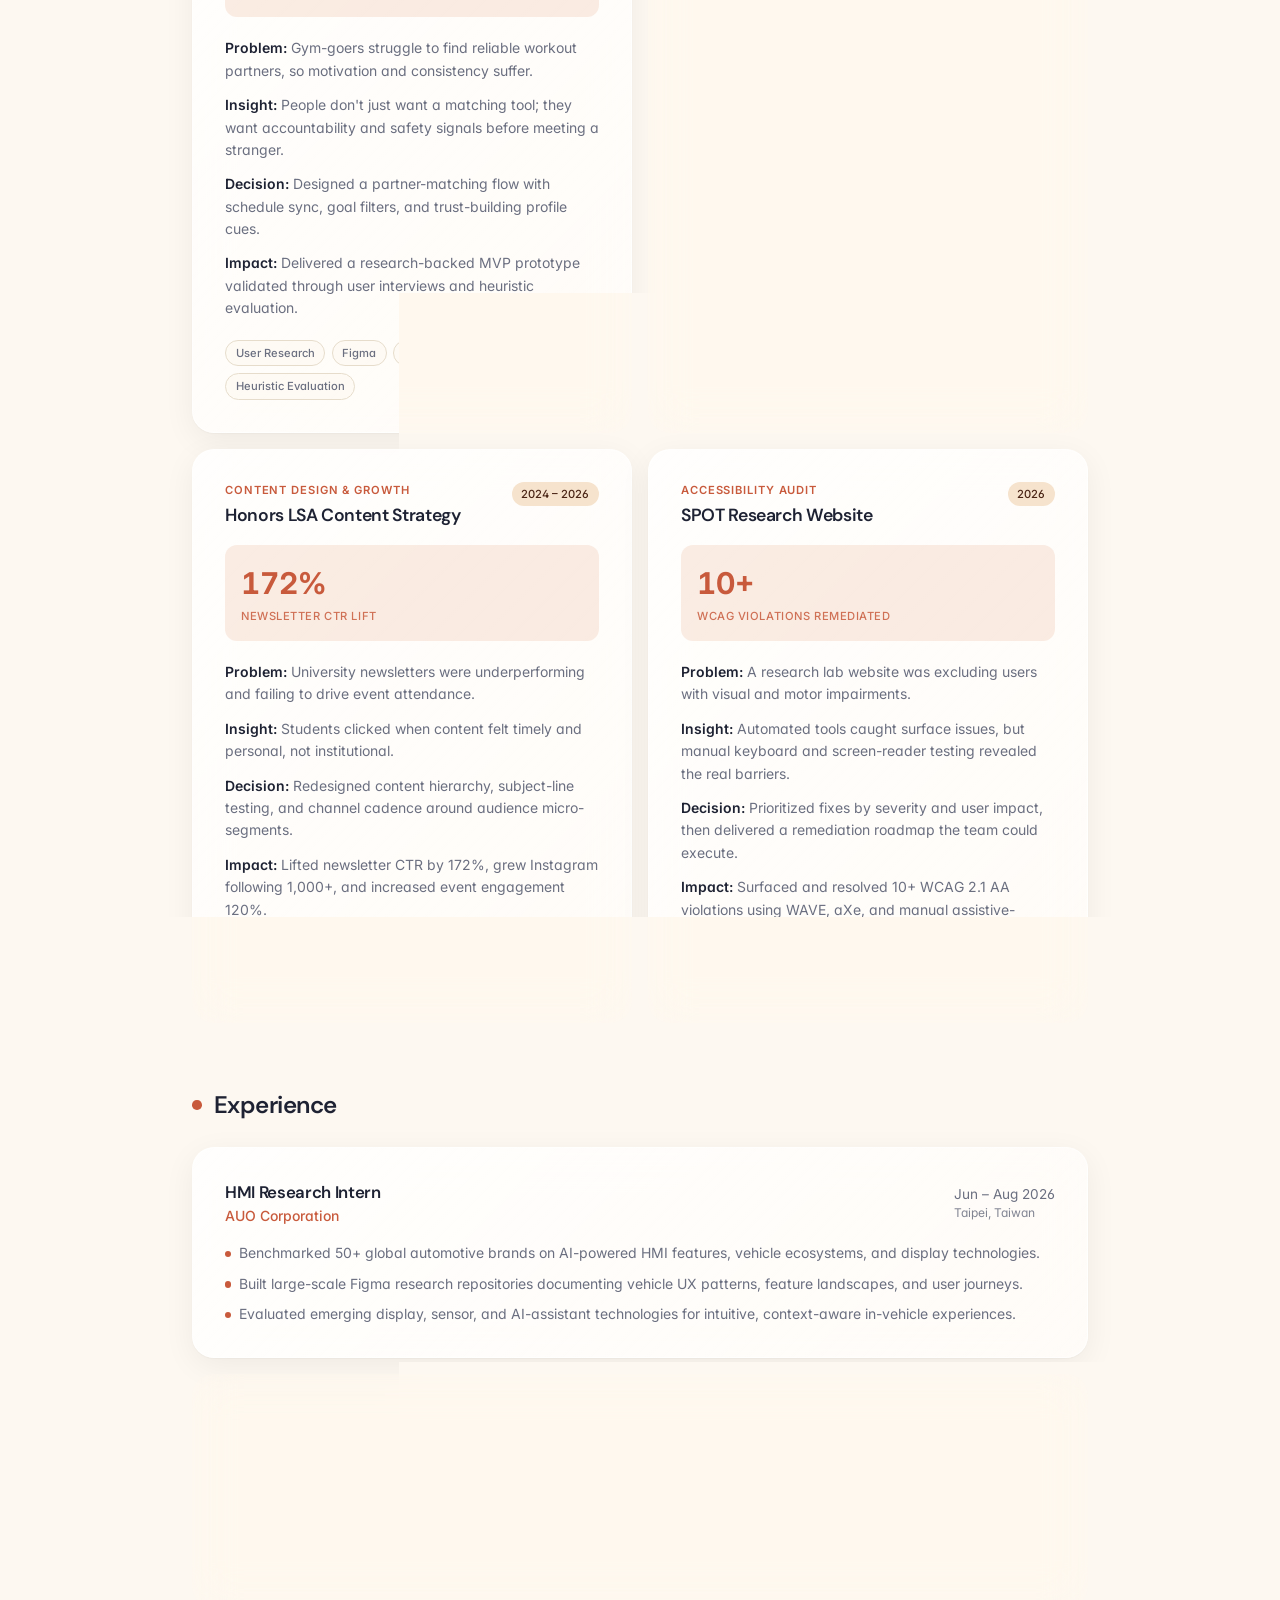
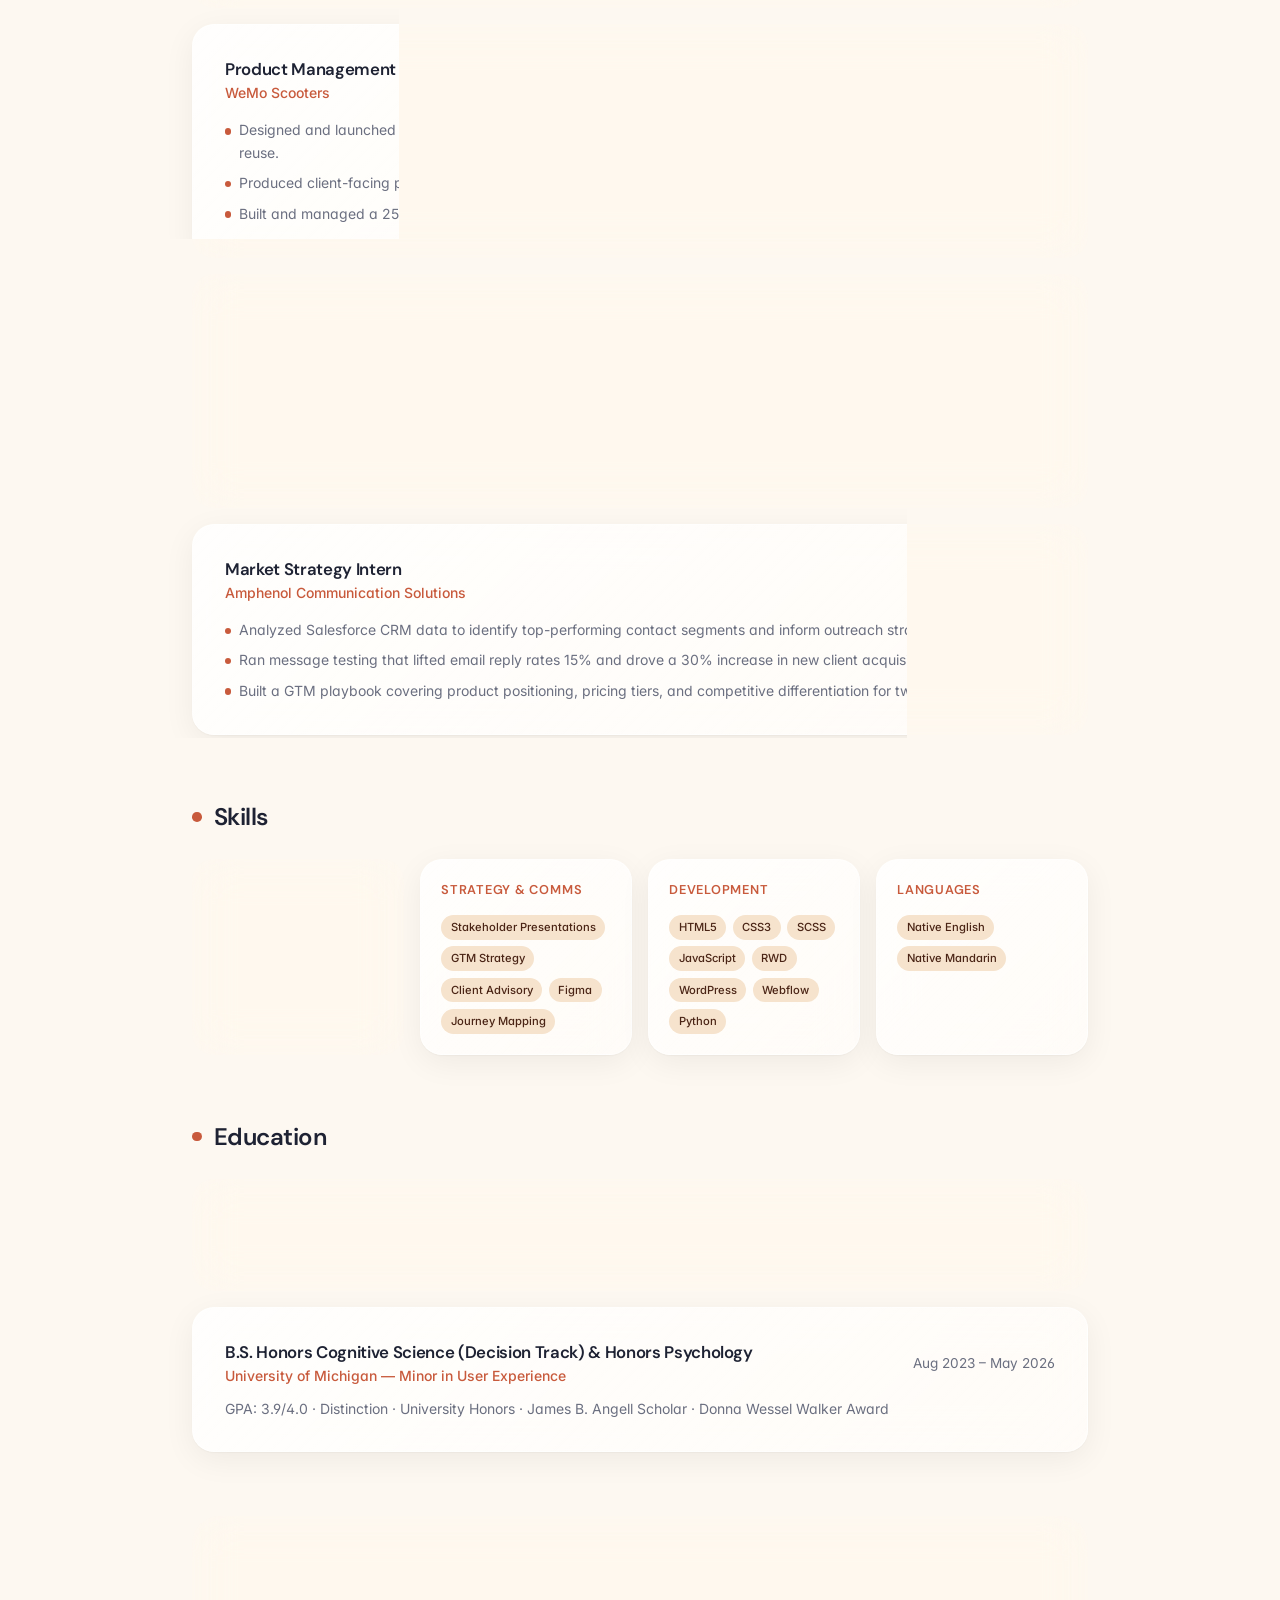
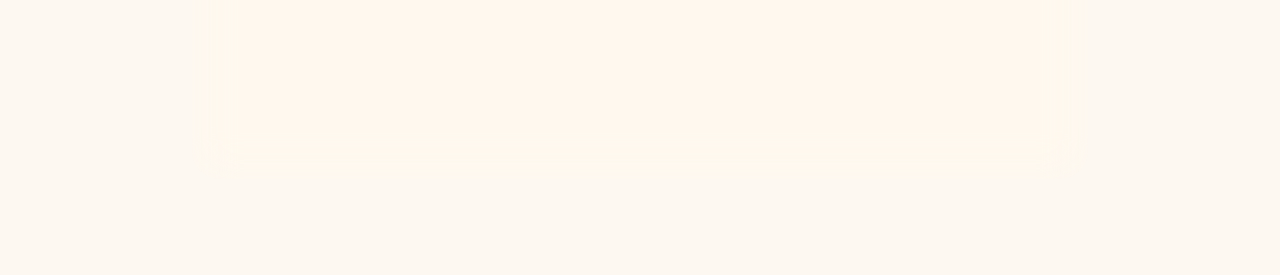
==== commit 373b32e5: "Add files via upload" ====
--- a/index.html
+++ b/index.html
@@ -58,7 +58,7 @@
       </div>
 
       <div class="cta-row">
-        <a class="btn btn-primary" href="#" download>📄 Download Resume</a>
+        <a class="btn btn-primary" href="Anita_Tsai_Resume_UIUX.pdf" download class="button primary">Download Full Resume (PDF)</a>
         <a class="btn btn-outline" href="https://github.com/anitamtsai" target="_blank" rel="noreferrer">GitHub ↗</a>
         <a class="btn btn-outline" href="https://tinyurl.com/anitaprojects" target="_blank" rel="noreferrer">✨ Full Portfolio ↗</a>
       </div>
@@ -433,41 +433,140 @@
         </div>
       </div>
     </section>
-
-    <!-- What I Like -->
-    <section>
-      <div class="section-head"><span class="dot"></span><h2>What I Like</h2></div>
+<!-- What I Like (Interactive 3D Flip Cards) -->
+    <section>
+      <div class="section-head"><span class="dot"></span><h2>What I Like</h2>
+      <p> Hover over the image to see a short explanation why these are my hobbies!</p>
+      </div>
+
       <div class="grid grid-3">
-        <div class="glass-card lift like-card">
-          <div class="like-icon">☕</div>
-          <h3>Pilates (with matcha)</h3>
-          <p>Movement keeps me grounded; matcha keeps it enjoyable. I love the way my body and posture changes after my morning workouts!</p>
-        </div>
-        <div class="glass-card lift like-card">
-          <div class="like-icon">💗</div>
-          <h3>Cooking new recipes</h3>
-          <p>I treat the kitchen like a design sprint: research, prototype, taste, iterate. My best dishes come from improvisation.</p>
-        </div>
-        <div class="glass-card lift like-card">
-          <div class="like-icon">💬</div>
-          <h3>Listening</h3>
-          <p>To songs, to stories, to podcasts. I believe listening is a design skill — it's how you understand what people actually need.</p>
-        </div>
-        <div class="glass-card lift like-card">
-          <div class="like-icon">🎵</div>
-          <h3>Museums & exhibitions</h3>
-          <p>I study how spaces guide attention, pace emotion, and make complex ideas feel tangible. A lot of UX lessons live outside of screens.</p>
-        </div>
-        <div class="glass-card lift like-card">
-          <div class="like-icon">🧭</div>
-          <h3>Travel & observation</h3>
-          <p>Moving between places reminds me that context is everything. I notice signage, service flows, and cultural defaults everywhere I go.</p>
-        </div>
-        <div class="glass-card lift like-card">
-          <div class="like-icon">🧠</div>
-          <h3>Behavioral science</h3>
-          <p>I'm fascinated by why people make the choices they do — and how thoughtful design can make those choices easier, fairer, or more meaningful.</p>
-        </div>
+        
+        <!-- Card 1: Pilates / Fitness -->
+        <div class="flip-card reveal">
+          <div class="flip-card-inner">
+            <div class="flip-card-front glass-card">
+              <div class="flip-image-area">
+                <img src="pilates.png" alt="Pilates workout setup" />
+                <div class="flip-icon-badge">☕</div>
+              </div>
+              <div class="flip-front-content">
+                <h3>Pilates (with matcha)</h3>
+                <p>Movement keeps me grounded; matcha keeps it enjoyable.</p>
+              </div>
+            </div>
+            <div class="flip-card-back glass-card">
+              <span class="back-accent-icon">☕</span>
+              <h3>Why I Love It</h3>
+              <p>I love the way my body and posture change after my morning workouts! It sets a structured, focused baseline before diving into complex interaction design mapping sessions.</p>
+            </div>
+          </div>
+        </div>
+
+        <!-- Card 2: Baking -->
+        <div class="flip-card reveal">
+          <div class="flip-card-inner">
+            <div class="flip-card-front glass-card">
+              <div class="flip-image-area">
+                <img src="cake.png" alt="a cake I baked" />
+                <div class="flip-icon-badge">💗</div>
+              </div>
+              <div class="flip-front-content">
+                <h3>Baking!!</h3>
+                <p>I love the iteration that happens in the kitchen!</p>
+              </div>
+            </div>
+            <div class="flip-card-back glass-card">
+              <span class="back-accent-icon">💗</span>
+              <h3>Why I Love It</h3>
+              <p>Research, prototype, taste, iterate. My best culinary variations come from functional improvisation, matching ingredients the same way I structure interface patterns.</p>
+            </div>
+          </div>
+        </div>
+
+        <!-- Card 3: photos -->
+        <div class="flip-card reveal">
+          <div class="flip-card-inner">
+            <div class="flip-card-front glass-card">
+              <div class="flip-image-area">
+                <img src="photos.JPG" alt="picture of mount fuji" />
+                <div class="flip-icon-badge">💬</div>
+              </div>
+              <div class="flip-front-content">
+                <h3>Photos</h3>
+                <p>I love to take photos.</p>
+              </div>
+            </div>
+            <div class="flip-card-back glass-card">
+              <span class="back-accent-icon">💬</span>
+              <h3>Why I Love It</h3>
+              <p>I love taking photos of different scenaries as well getting taken photo of -- could you tell from me being a model? </p>
+            </div>
+          </div>
+        </div>
+
+        <!-- Card 4: modeling -->
+        <div class="flip-card reveal">
+          <div class="flip-card-inner">
+            <div class="flip-card-front glass-card">
+              <div class="flip-image-area">
+                <img src="modeling.png" alt="Exhibition spatial layouts" />
+                <div class="flip-icon-badge">🎵</div>
+              </div>
+              <div class="flip-front-content">
+                <h3>Modelings</h3>
+                <p> I love modeling - building confidence from being a good community is everything!! </p>
+              </div>
+            </div>
+            <div class="flip-card-back glass-card">
+              <span class="back-accent-icon">🎵</span>
+              <h3>Why I Love It</h3>
+              <p> I used to have low self-confidence because I had severe acnes. Through modeling, I started appreciating the other features and skills that I have and learned to not dwell on some of the flaws I may have!</p>
+            </div>
+          </div>
+        </div>
+
+        <!-- Card 5: Travel -->
+        <div class="flip-card reveal">
+          <div class="flip-card-inner">
+            <div class="flip-card-front glass-card">
+              <div class="flip-image-area">
+                <img src="iceland.JPG" alt="Anita next to an ice cave in Iceland" />
+                <div class="flip-icon-badge">🧭</div>
+              </div>
+              <div class="flip-front-content">
+                <h3>Travel & observation</h3>
+                <p>Moving between global places reminds me that context is absolutely everything.</p>
+              </div>
+            </div>
+            <div class="flip-card-back glass-card">
+              <span class="back-accent-icon">🧭</span>
+              <h3>Why I Love It</h3>
+              <p>I love going to new places and trying new activities! In the photo was me after a 7 hour ice cave hike!! It was super tiring but super rewarding to see. I would love to go to Switzerland next!</p>
+            </div>
+          </div>
+        </div>
+
+        <!-- Card 6: Sitcom -->
+        <div class="flip-card reveal">
+          <div class="flip-card-inner">
+            <div class="flip-card-front glass-card">
+              <div class="flip-image-area">
+                <img src="modern_family.png" alt="Modern Family" />
+                <div class="flip-icon-badge">🧠</div>
+              </div>
+              <div class="flip-front-content">
+                <h3>Shows</h3>
+                <p>My favorite way to relax after a long day is watching a show -- specifically sitcom if it is a bad day!</p>
+              </div>
+            </div>
+            <div class="flip-card-back glass-card">
+              <span class="back-accent-icon">🧠</span>
+              <h3>My favorite shows</h3>
+              <p> I love watching sitcoms! My favorite show is split between Desperate wife and Modern Family! Fun fact: when you binge-watch a 20-minute show, you experience a character's entire arc of conflict and resolution in a compressed timeframe. This triggers a neurological reward system, providing a safe, satisfying sense of completion and life progress that can be hard to find in the real world.
+            </div>
+          </div>
+        </div>
+
       </div>
     </section>
 
--- a/anitauiux.css
+++ b/anitauiux.css
@@ -574,4 +574,125 @@
 .text-coral { color: var(--coral); }
 .mt-1 { margin-top: 0.5rem; }
 .mt-2 { margin-top: 1rem; }
-.mt-3 { margin-top: 1.5rem; }+.mt-3 { margin-top: 1.5rem; }
+
+
+
+
+
+
+/* --- Interactive 3D Flip Card Architecture --- */
+.flip-card {
+  background-color: transparent;
+  height: 340px;
+  perspective: 1000px; /* Activates 3D depth field */
+}
+
+.flip-card-inner {
+  position: relative;
+  width: 100%;
+  height: 100%;
+  text-align: left;
+  transition: transform 0.6s cubic-bezier(0.2, 0.8, 0.2, 1);
+  transform-style: preserve-3d;
+}
+
+/* Flips card on component hover */
+.flip-card:hover .flip-card-inner,
+.flip-card:focus-within .flip-card-inner {
+  transform: rotateY(180deg);
+}
+
+/* Force both front and back panels to share uniform properties */
+.flip-card-front,
+.flip-card-back {
+  position: absolute;
+  width: 100%;
+  height: 100%;
+  -webkit-backface-visibility: hidden; /* Hides reverse side graphics */
+  backface-visibility: hidden;
+  display: flex;
+  flex-direction: column;
+  margin: 0 !important; /* Prevents layout shifting inside grids */
+}
+
+/* --- Front Face Styling --- */
+.flip-card-front {
+  padding: 0; /* Clear container padding to allow picture bleed */
+}
+
+.flip-image-area {
+  position: relative;
+  width: 100%;
+  height: 190px;
+  overflow: hidden;
+  background: var(--accent);
+  border-bottom: 1px solid var(--border);
+}
+
+.flip-image-area img {
+  width: 100%;
+  height: 100%;
+  object-fit: cover;
+}
+
+.flip-icon-badge {
+  position: absolute;
+  bottom: 0.75rem;
+  right: 0.75rem;
+  width: 2.25rem;
+  height: 2.25rem;
+  border-radius: 50%;
+  background: var(--card-highlight);
+  border: 1px solid var(--card-border);
+  display: flex;
+  align-items: center;
+  justify-content: center;
+  font-size: 1.1rem;
+  box-shadow: 0 4px 12px rgba(0, 0, 0, 0.08);
+}
+
+.flip-front-content {
+  padding: 1.25rem;
+  display: flex;
+  flex-direction: column;
+  gap: 0.4rem;
+}
+
+.flip-front-content h3 {
+  font-size: 1.05rem;
+  color: var(--foreground);
+}
+
+.flip-front-content p {
+  font-size: 0.875rem;
+  color: var(--muted-fg);
+  line-height: 1.5;
+}
+
+/* --- Back Face Styling --- */
+.flip-card-back {
+  padding: 1.75rem;
+  transform: rotateY(180deg); /* Counter-rotates back text so it reads correctly */
+  justify-content: center;
+  background: linear-gradient(135deg, var(--card-highlight) 0%, rgba(253, 248, 241, 0.85) 100%);
+  border-color: rgba(200, 90, 60, 0.35);
+}
+
+.back-accent-icon {
+  font-size: 1.75rem;
+  margin-bottom: 0.75rem;
+  display: inline-block;
+}
+
+.flip-card-back h3 {
+  font-size: 1.1rem;
+  color: var(--primary);
+  margin-bottom: 0.5rem;
+}
+
+.flip-card-back p {
+  font-size: 0.875rem;
+  color: var(--foreground);
+  line-height: 1.6;
+}
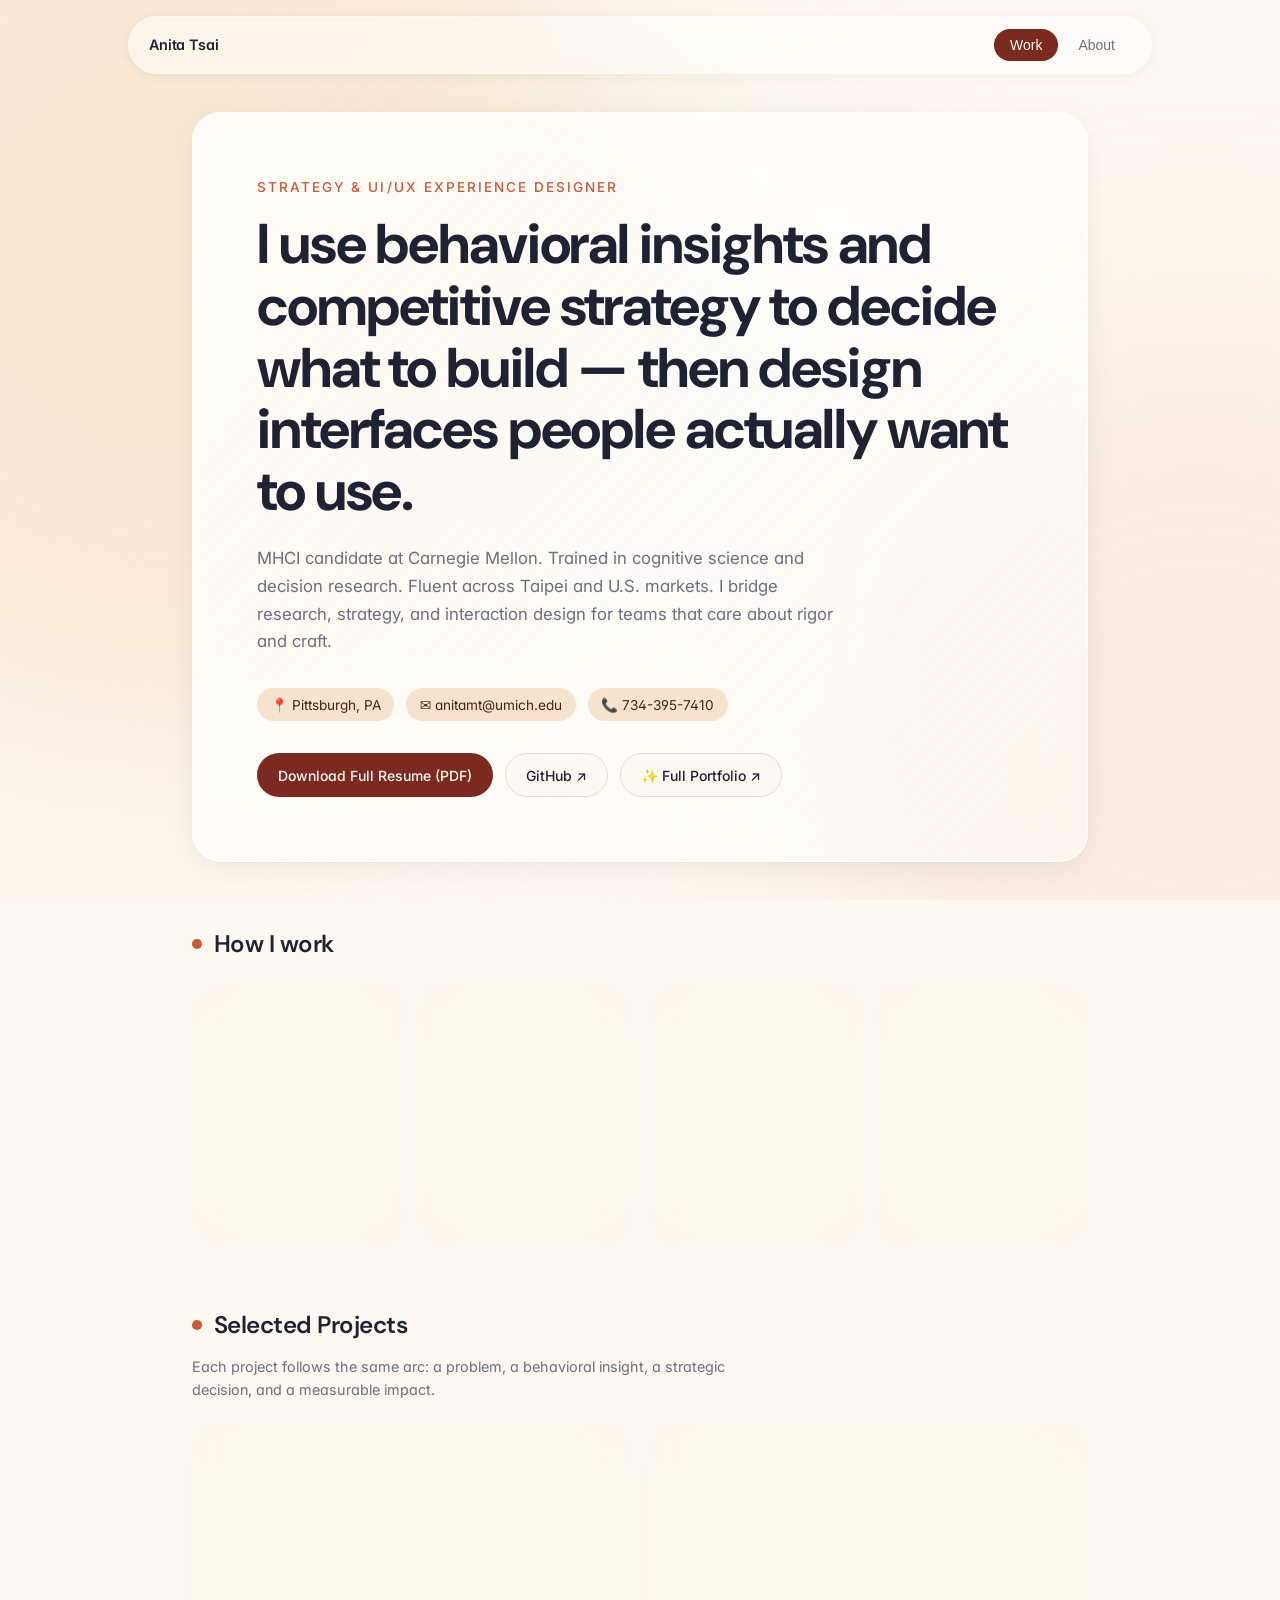
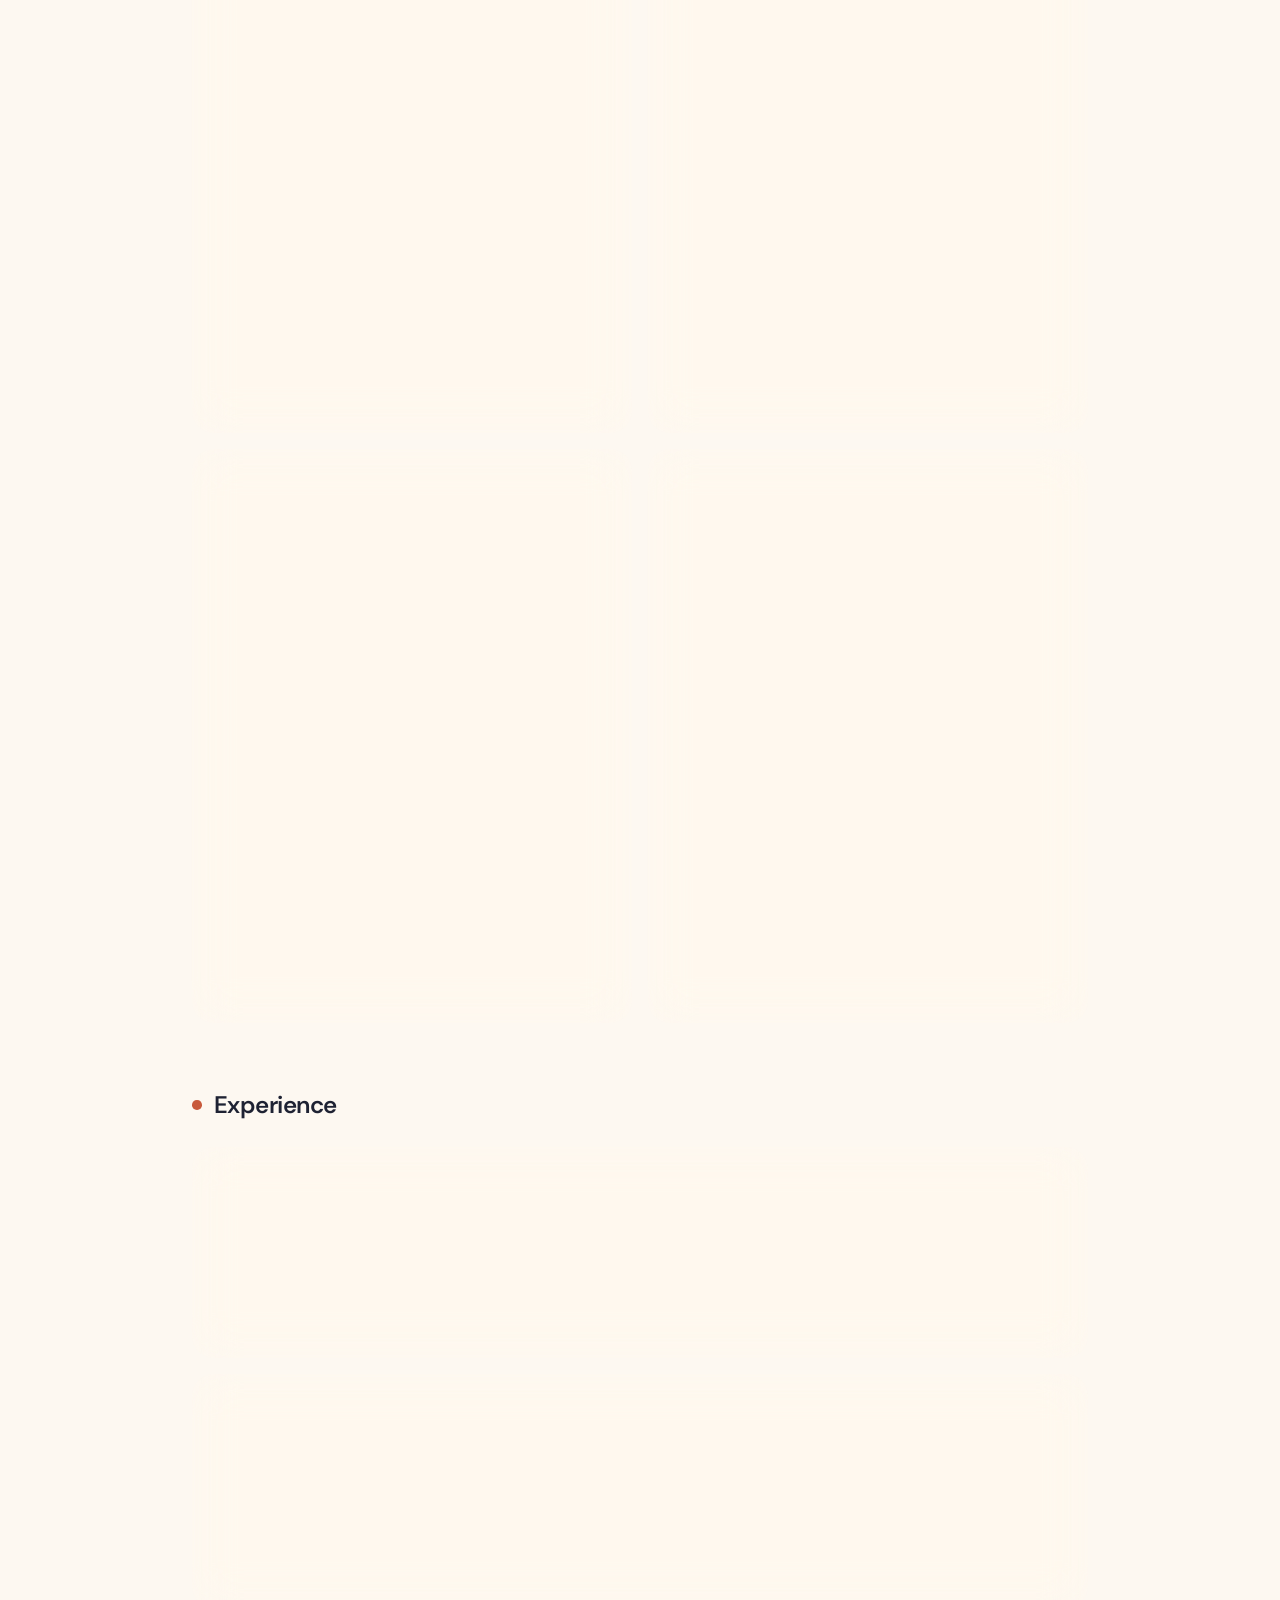
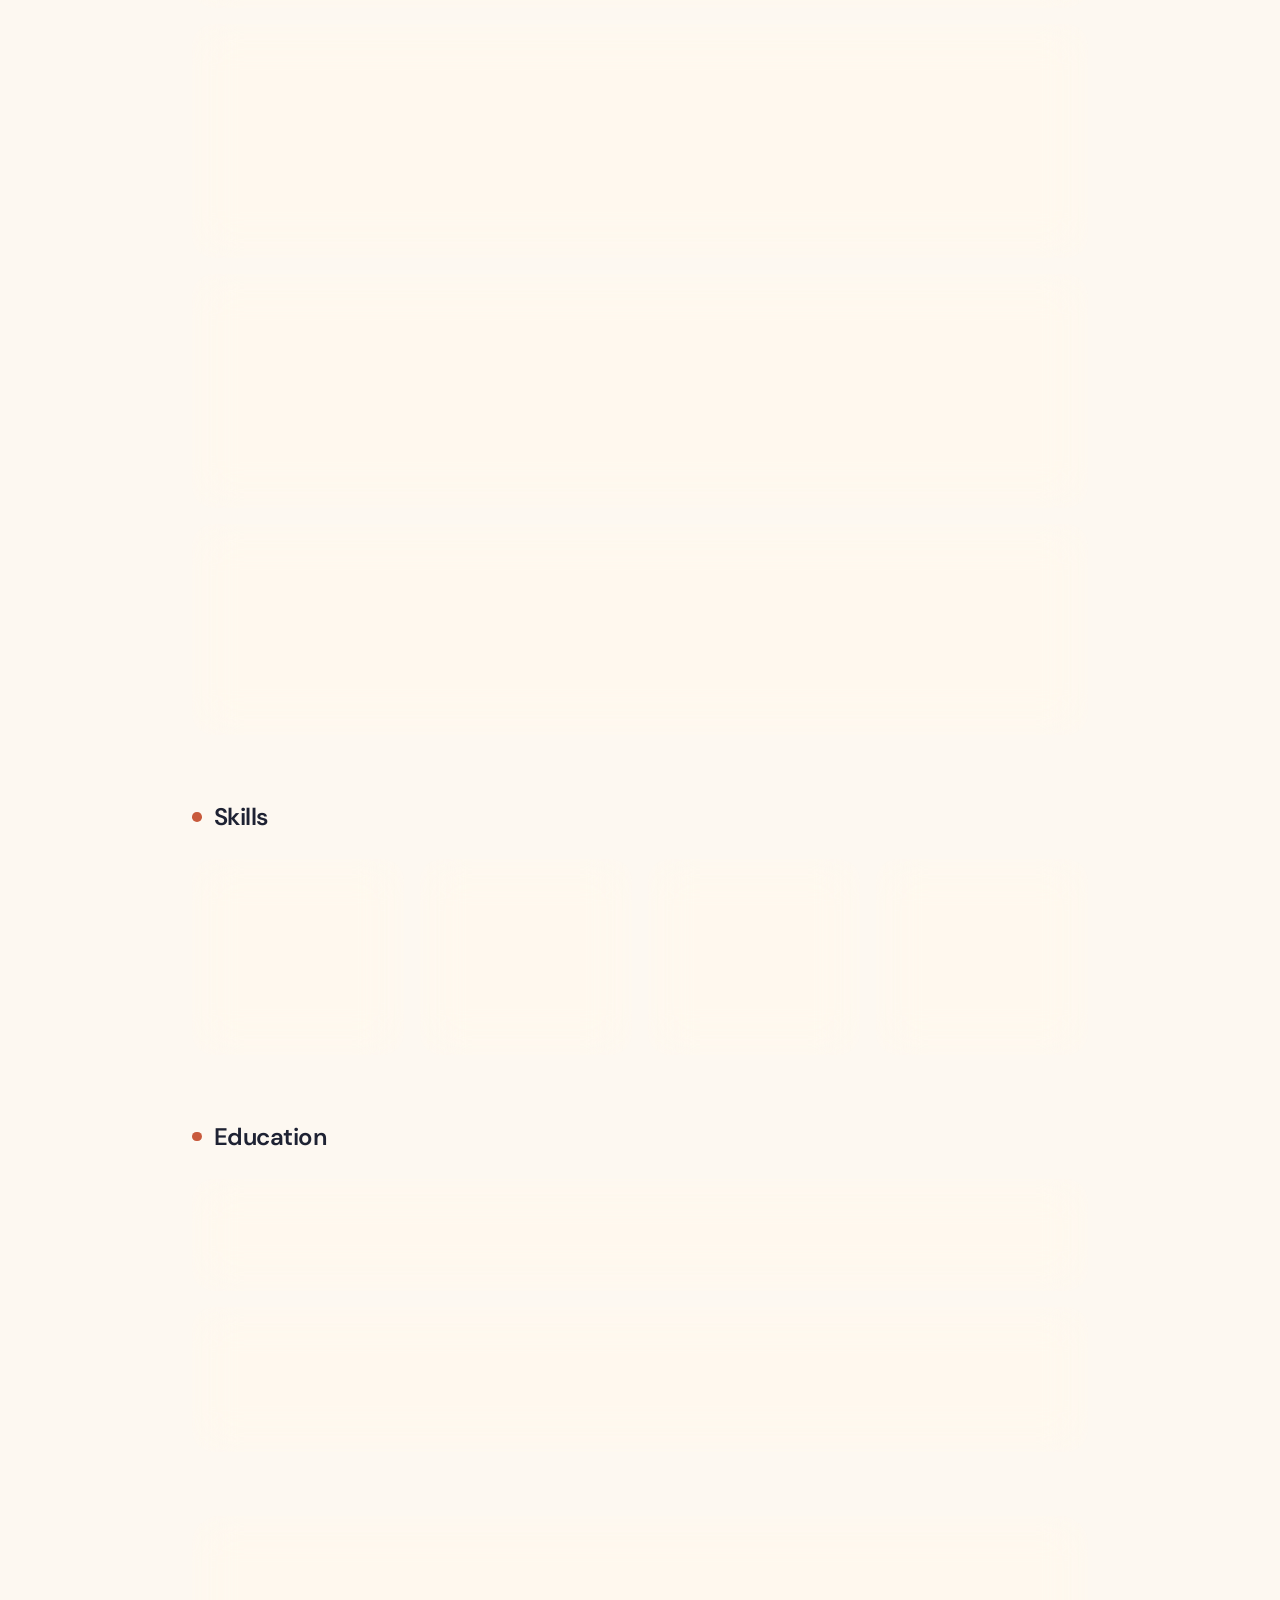
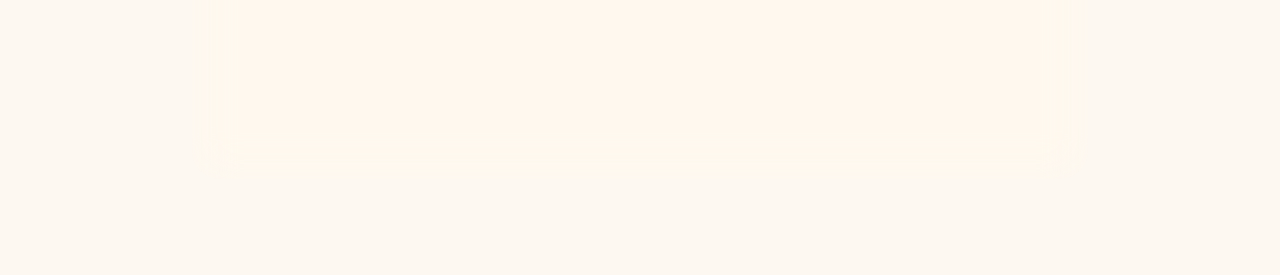
==== commit 26d62bde: "Add files via upload" ====
--- a/index.html
+++ b/index.html
@@ -8,14 +8,12 @@
   <title>Anita Tsai — Strategy & UI/UX Experience Designer</title>
   <meta name="description" content="Selected work, projects, and skills from Anita Tsai, a strategy and UI/UX experience designer." />
   <meta name="author" content="Anita Tsai" />
-  <meta property="og:title" content="Anita Tsai" />
-  <meta property="og:description" content="Selected work, projects, and skills from Anita Tsai, a strategy and UI/UX experience designer." />
-  <meta property="og:type" content="website" />
-  <meta name="twitter:card" content="summary_large_image" />
   <link rel="preconnect" href="https://fonts.googleapis.com" />
   <link rel="preconnect" href="https://fonts.gstatic.com" crossorigin />
   <link rel="stylesheet" href="https://fonts.googleapis.com/css2?family=Inter:wght@400;500;600;700&family=DM+Sans:wght@500;600;700&display=swap" />
   <link rel="stylesheet" href="anitauiux.css" />
+  <link rel="shortcut icon" href="Headshot.png" type="image/png">
+
 </head>
 
 
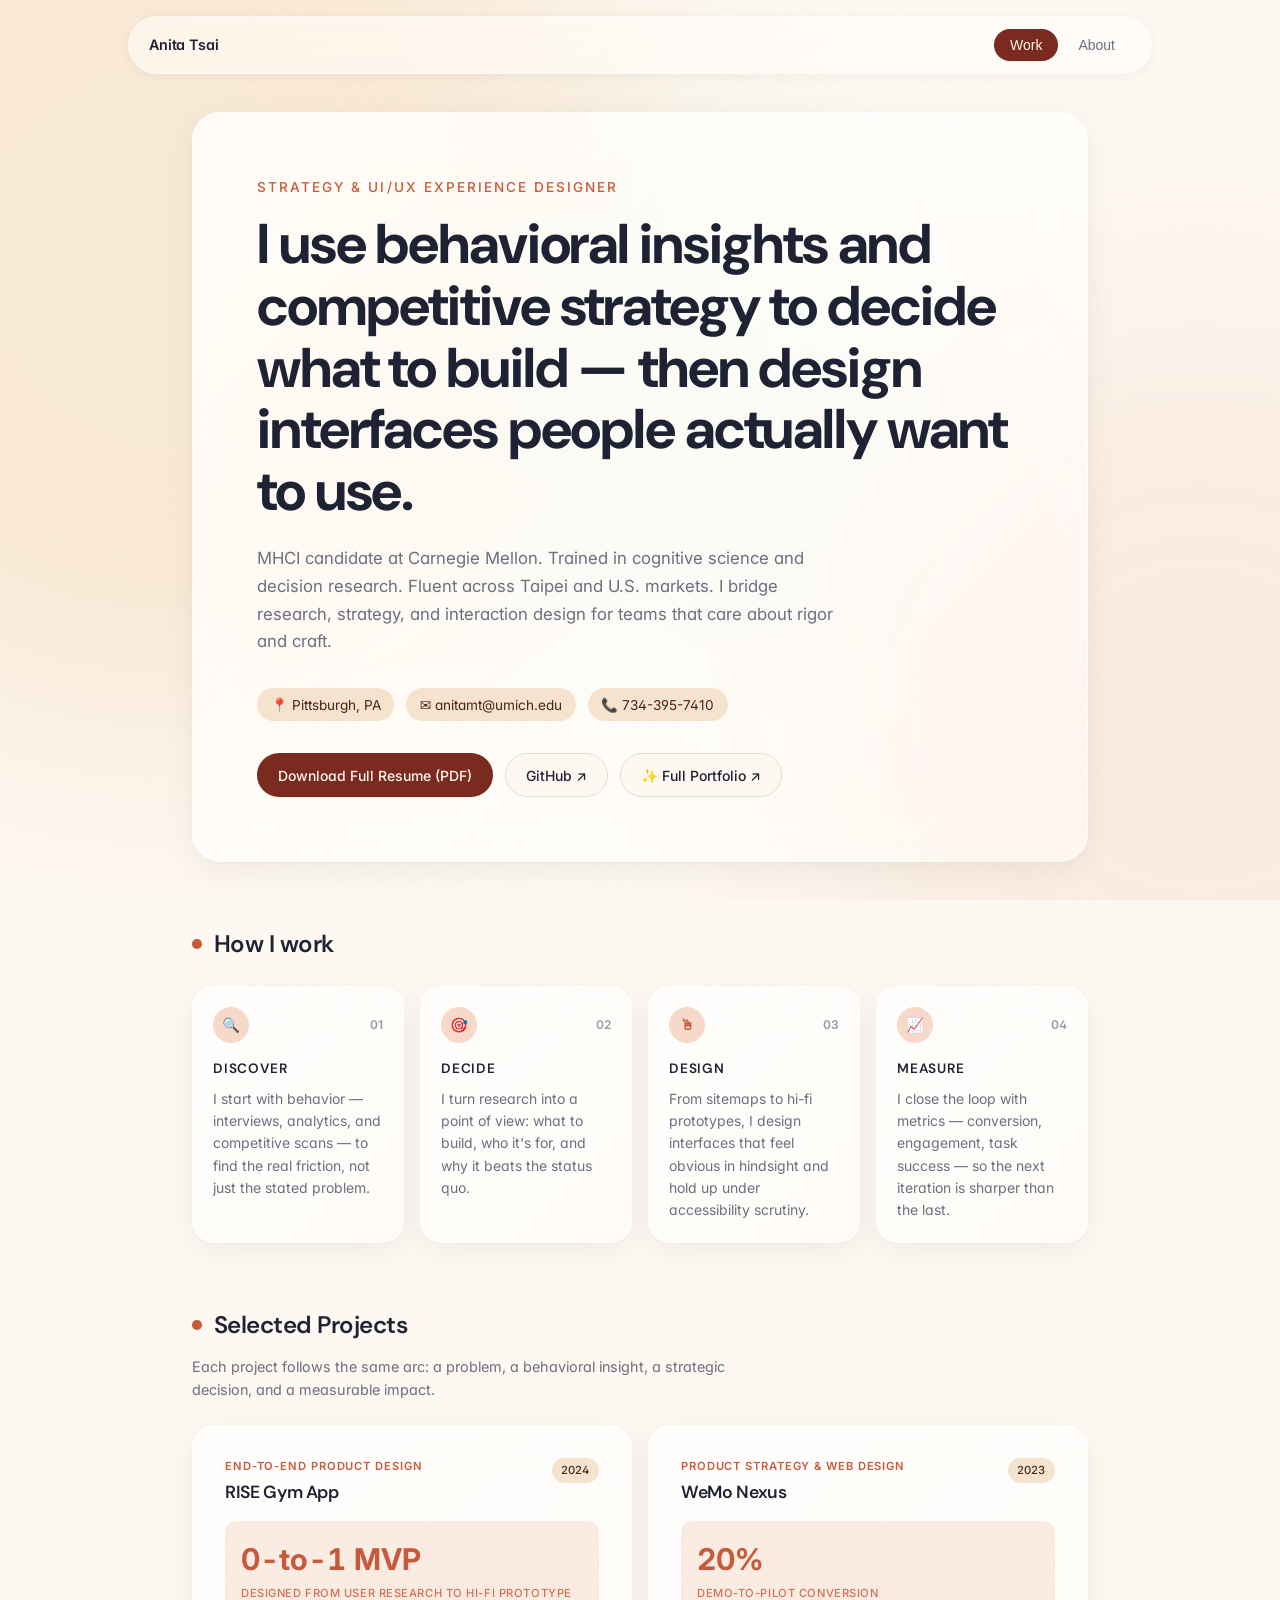
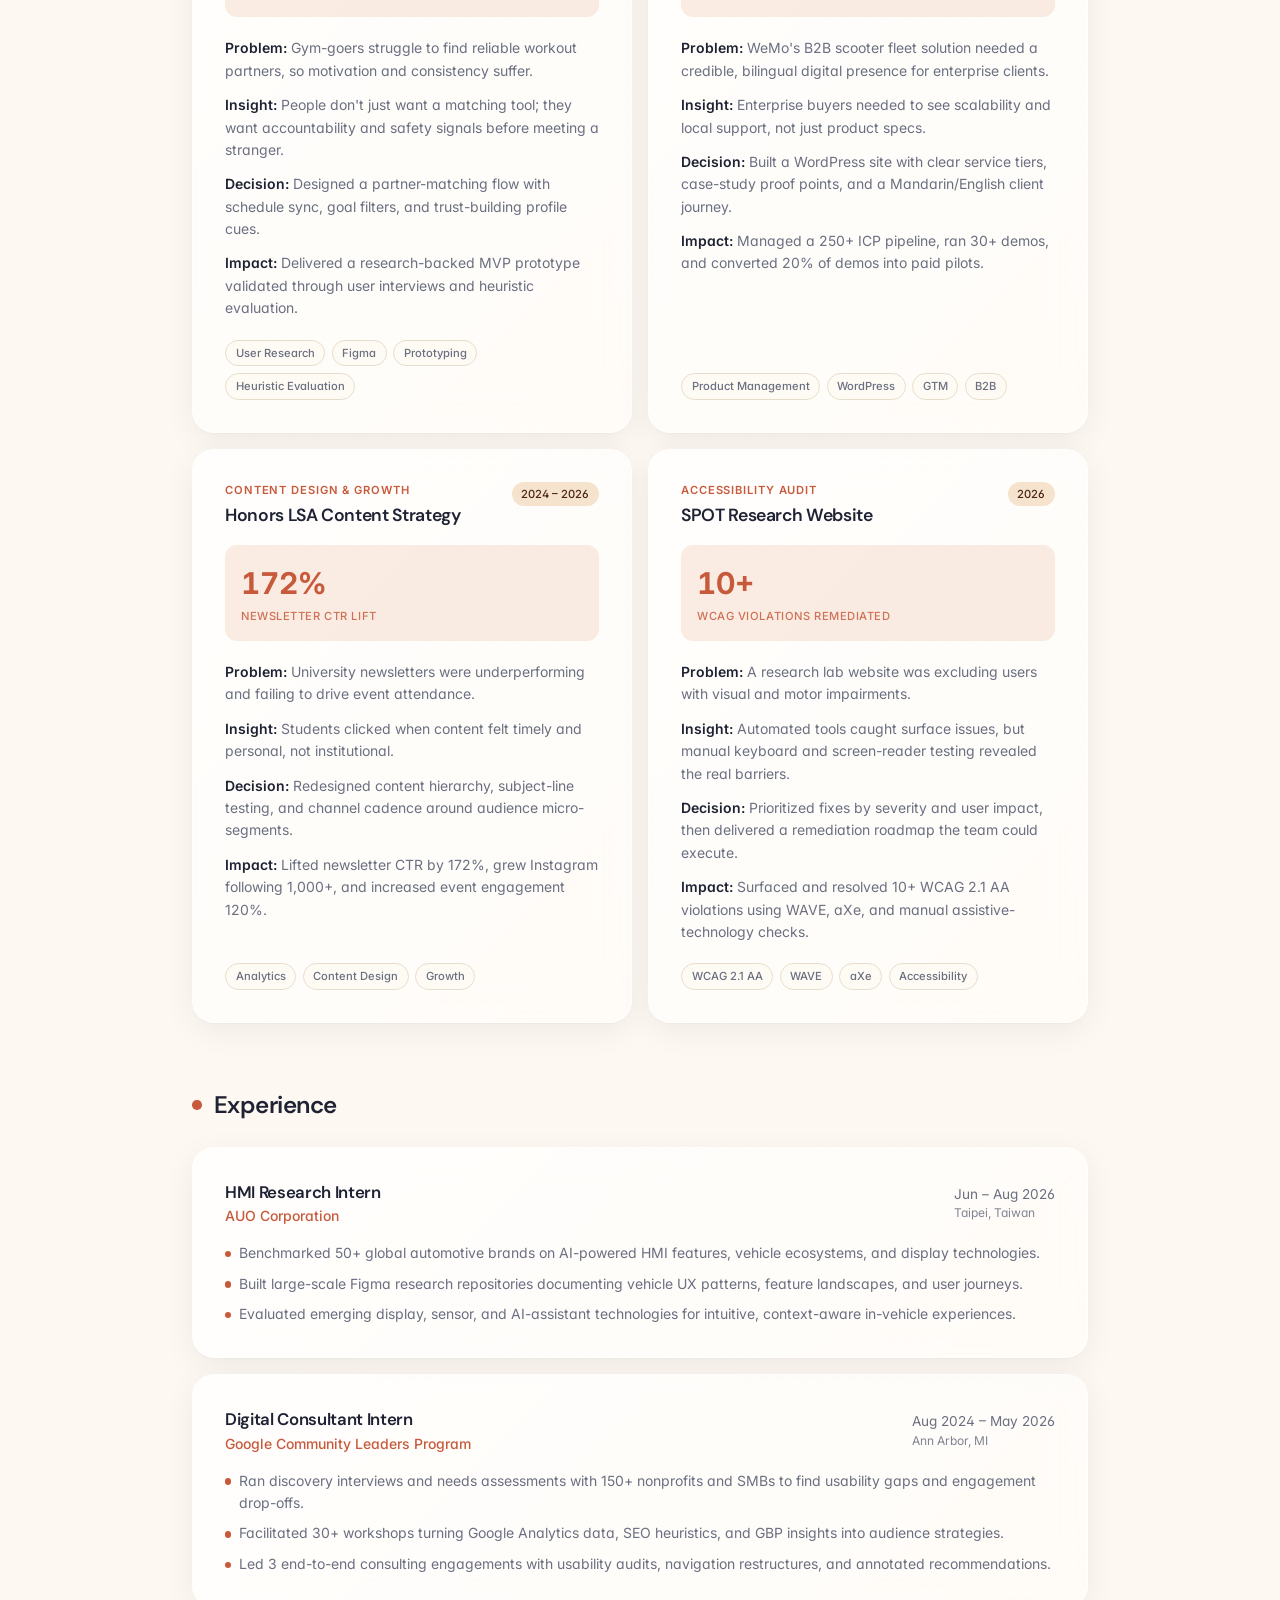
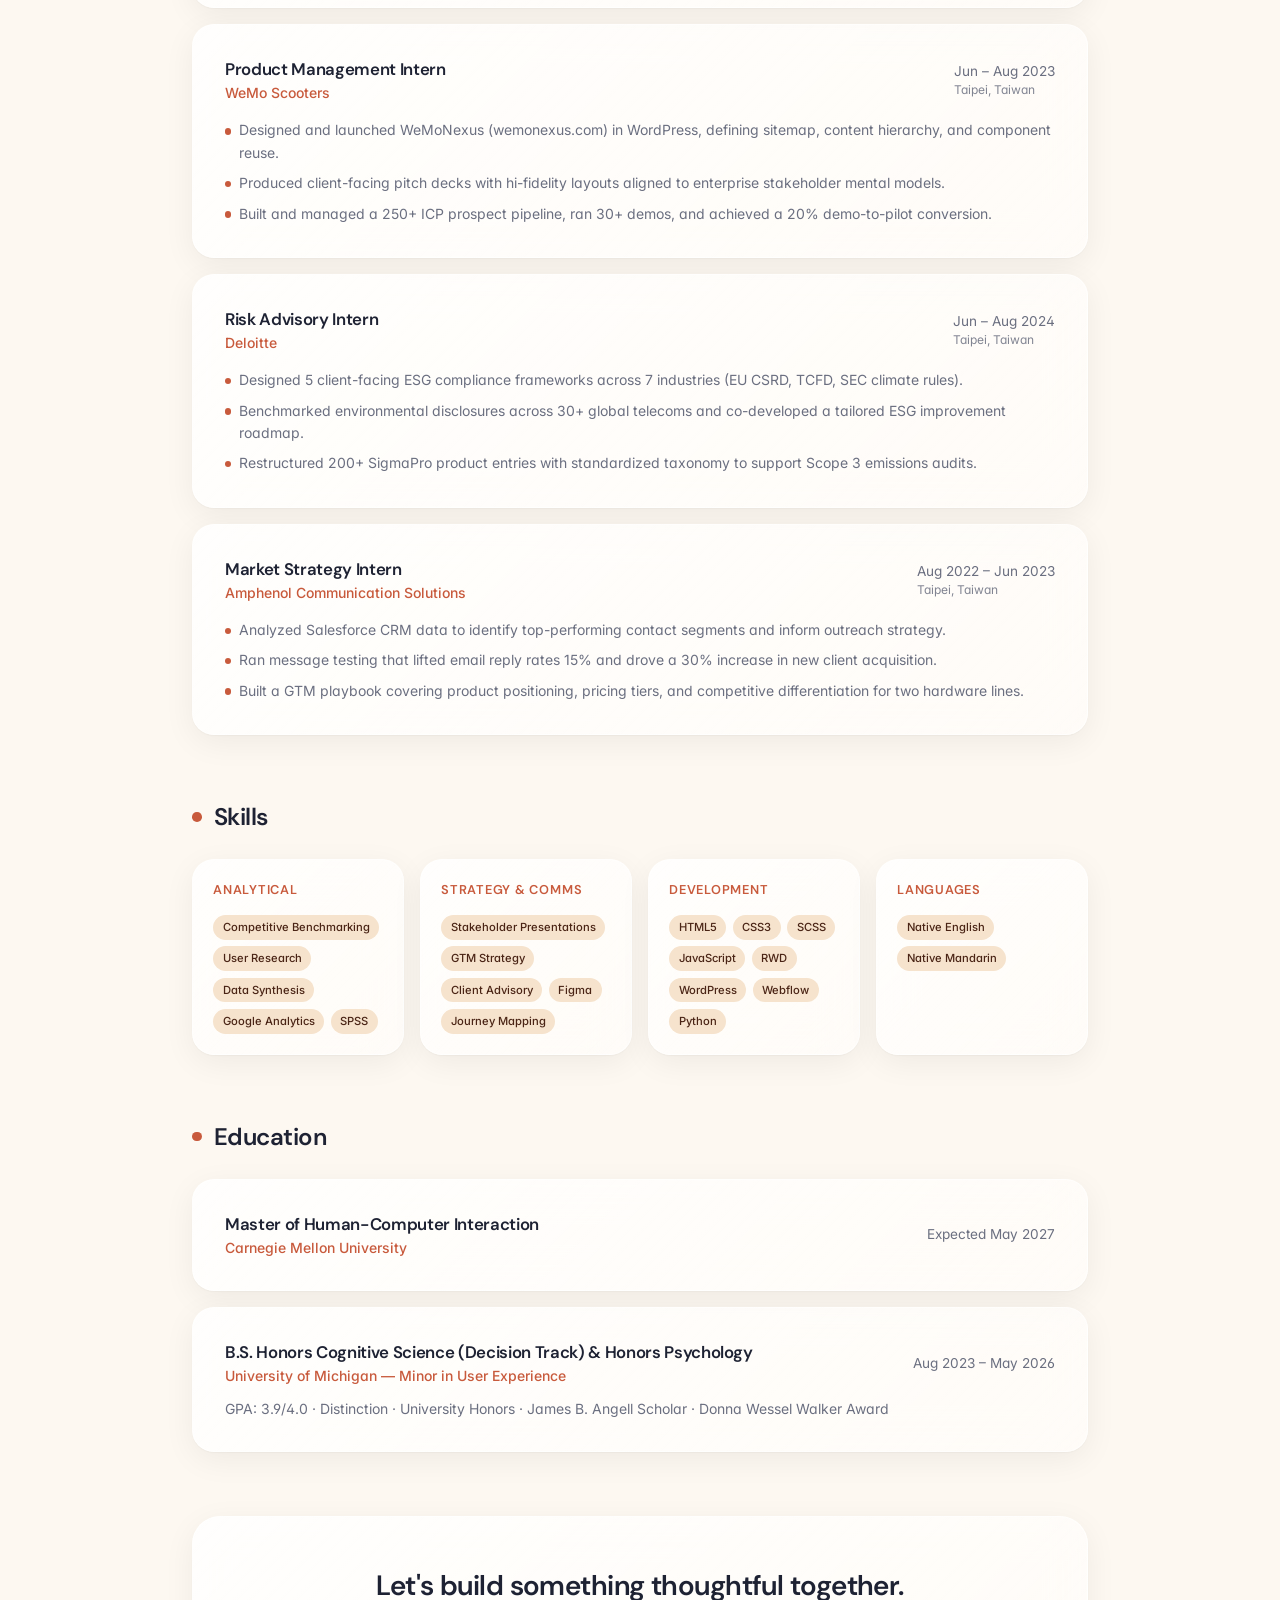
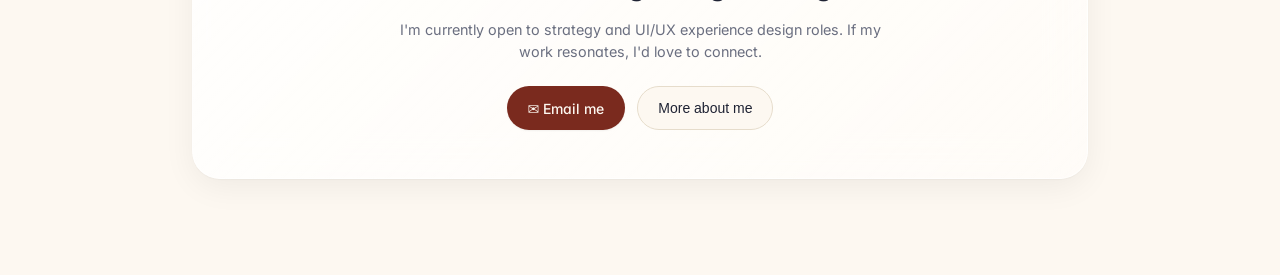
==== commit de7e7ef3: "Update index.html" ====
--- a/index.html
+++ b/index.html
@@ -434,7 +434,7 @@
 <!-- What I Like (Interactive 3D Flip Cards) -->
     <section>
       <div class="section-head"><span class="dot"></span><h2>What I Like</h2>
-      <p> Hover over the image to see a short explanation why these are my hobbies!</p>
+      <p> Hover/click the image to see a short explanation why these are my hobbies!</p>
       </div>
 
       <div class="grid grid-3">
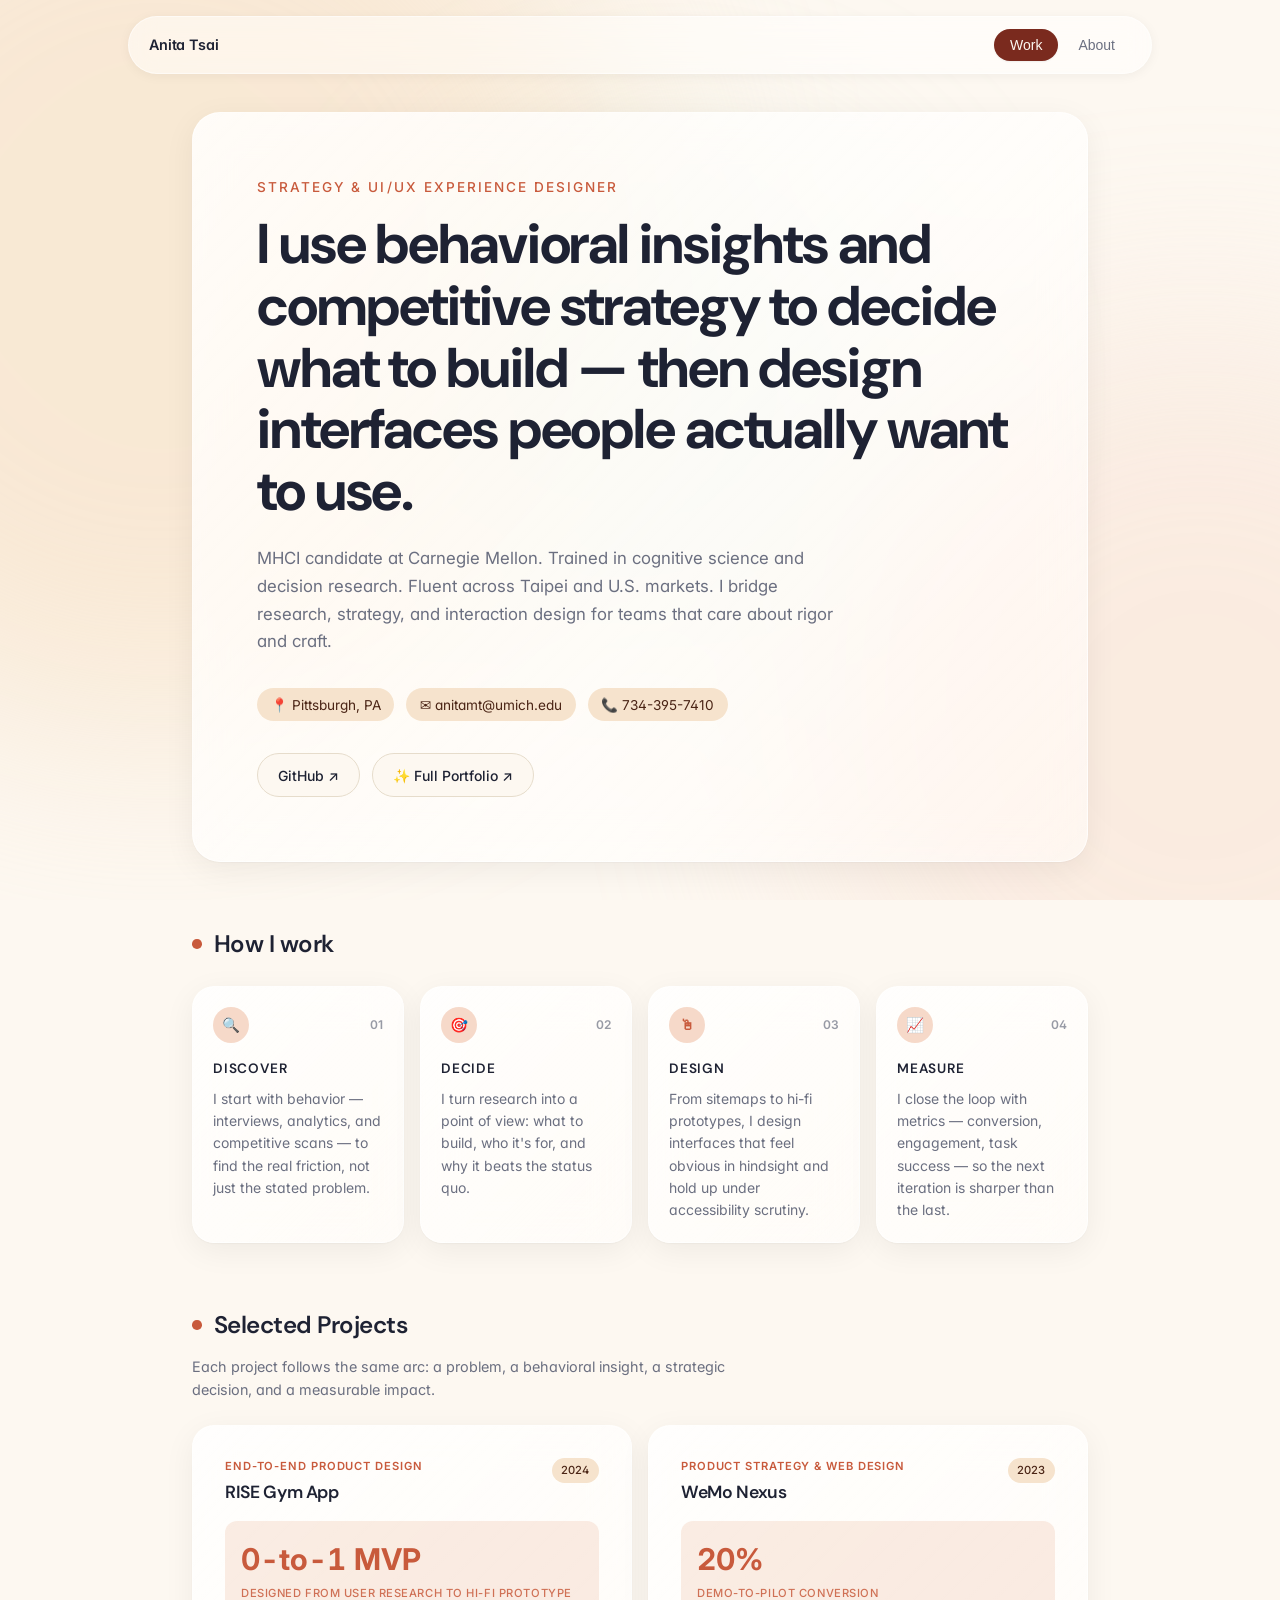
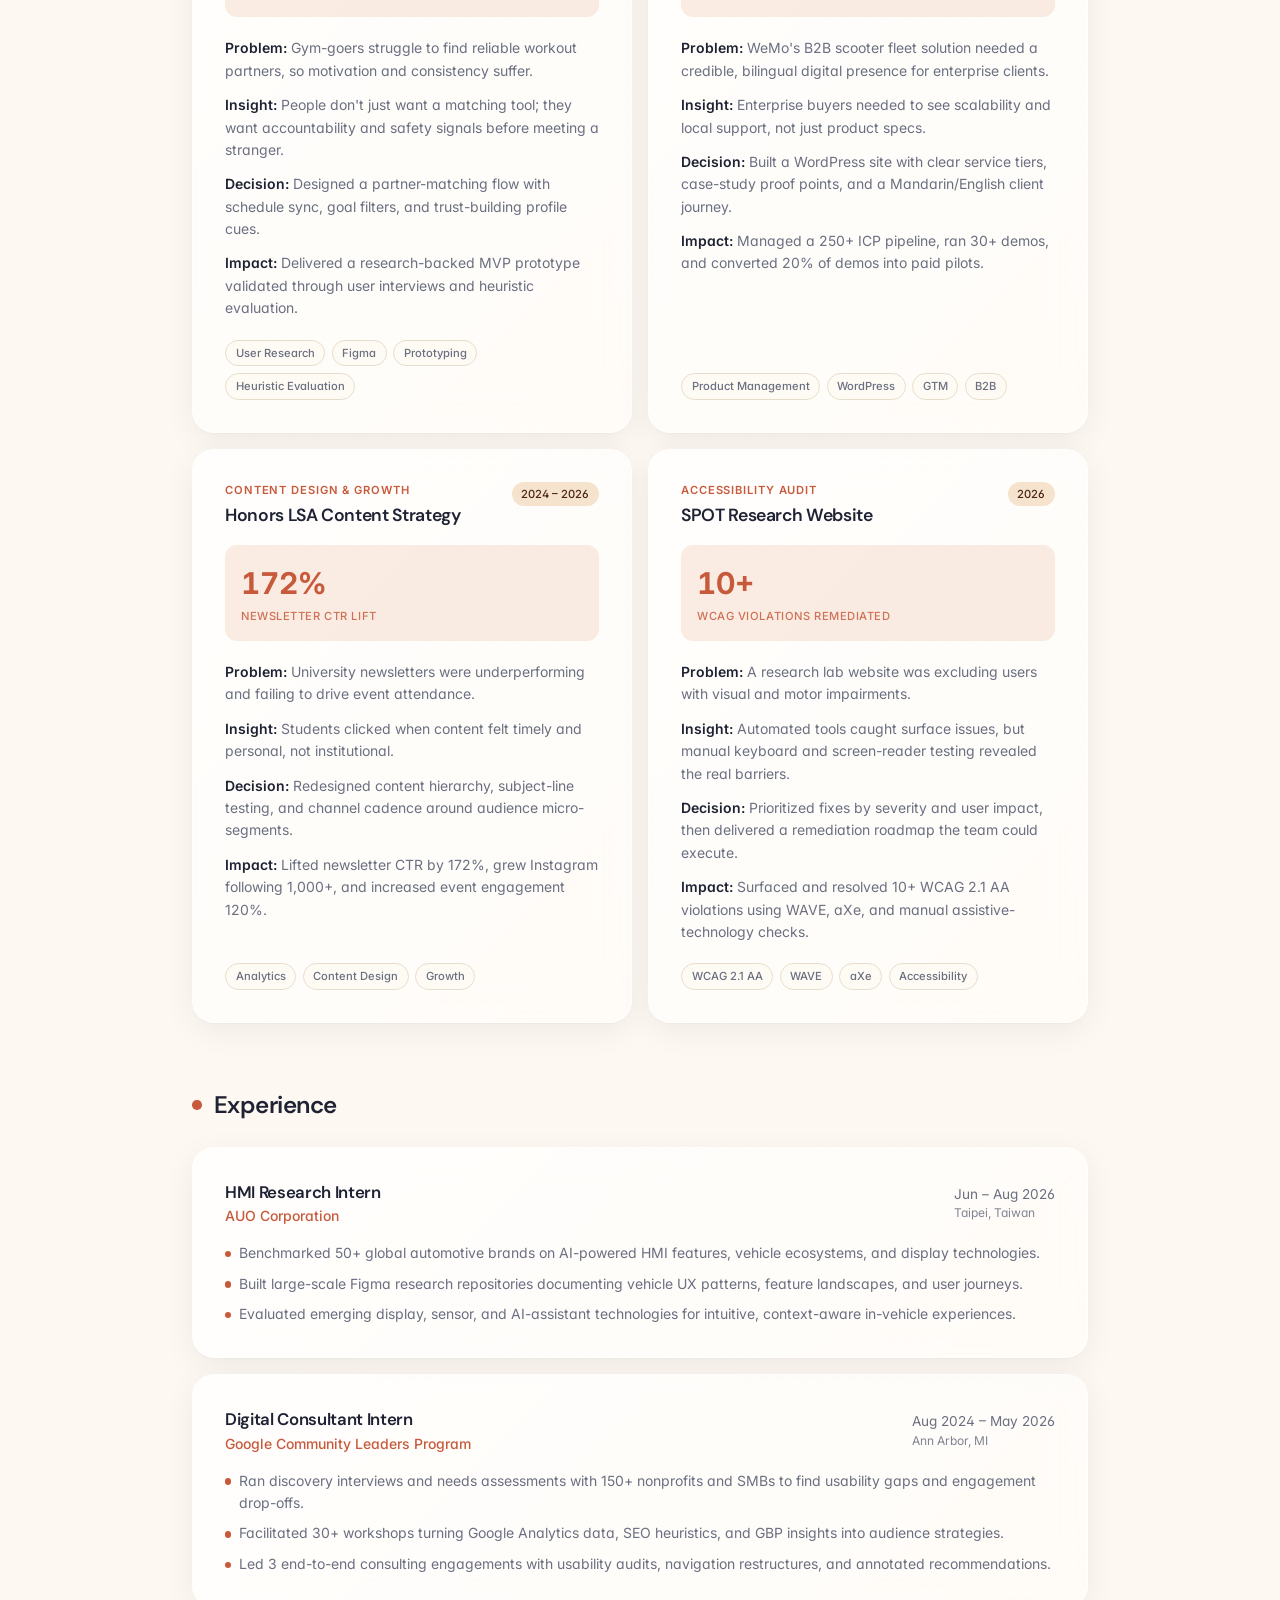
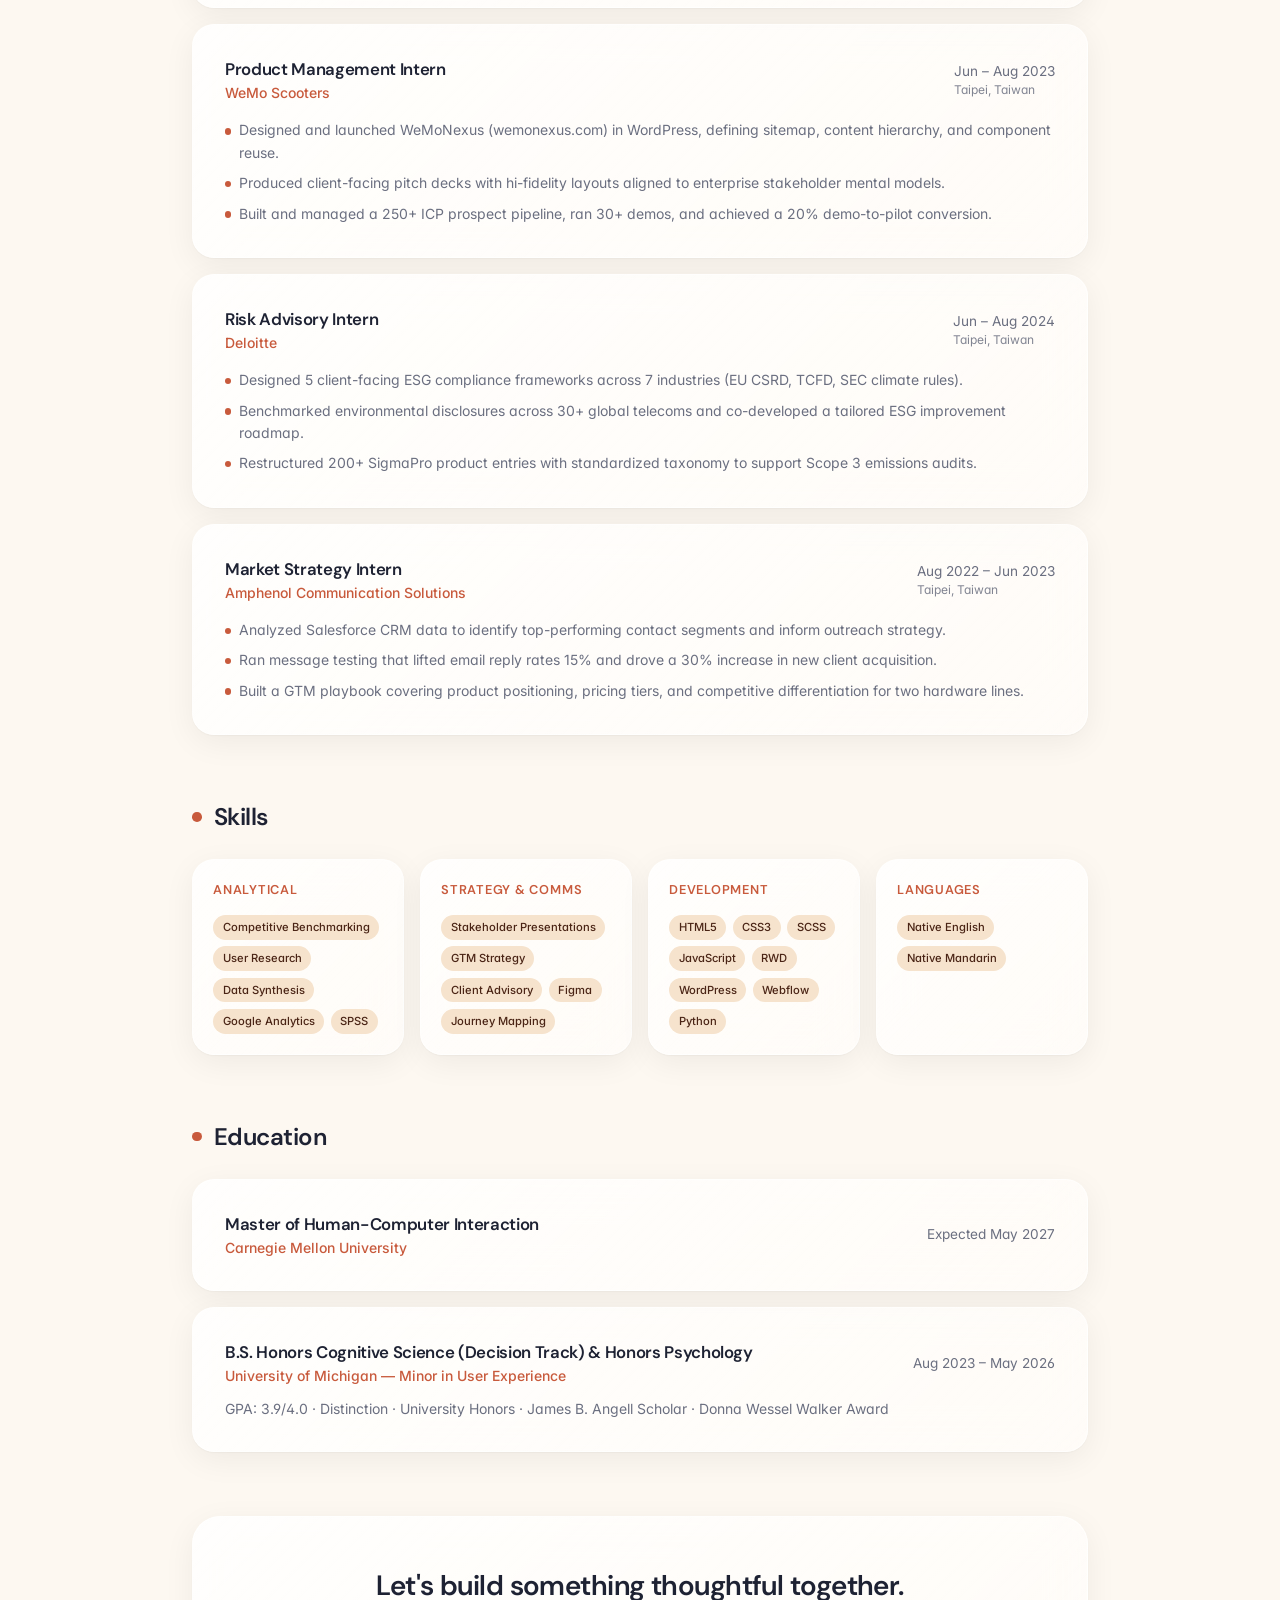
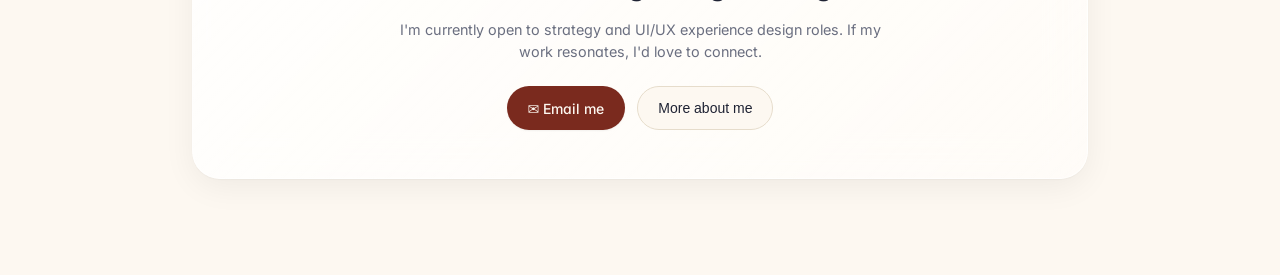
==== commit a029063d: "Update index.html" ====
--- a/index.html
+++ b/index.html
@@ -56,7 +56,7 @@
       </div>
 
       <div class="cta-row">
-        <a class="btn btn-primary" href="Anita_Tsai_Resume_UIUX.pdf" download class="button primary">Download Full Resume (PDF)</a>
+        <!-- <a class="btn btn-primary" href="Anita_Tsai_Resume_UIUX.pdf" download class="button primary">Download Full Resume (PDF)</a> -->
         <a class="btn btn-outline" href="https://github.com/anitamtsai" target="_blank" rel="noreferrer">GitHub ↗</a>
         <a class="btn btn-outline" href="https://tinyurl.com/anitaprojects" target="_blank" rel="noreferrer">✨ Full Portfolio ↗</a>
       </div>
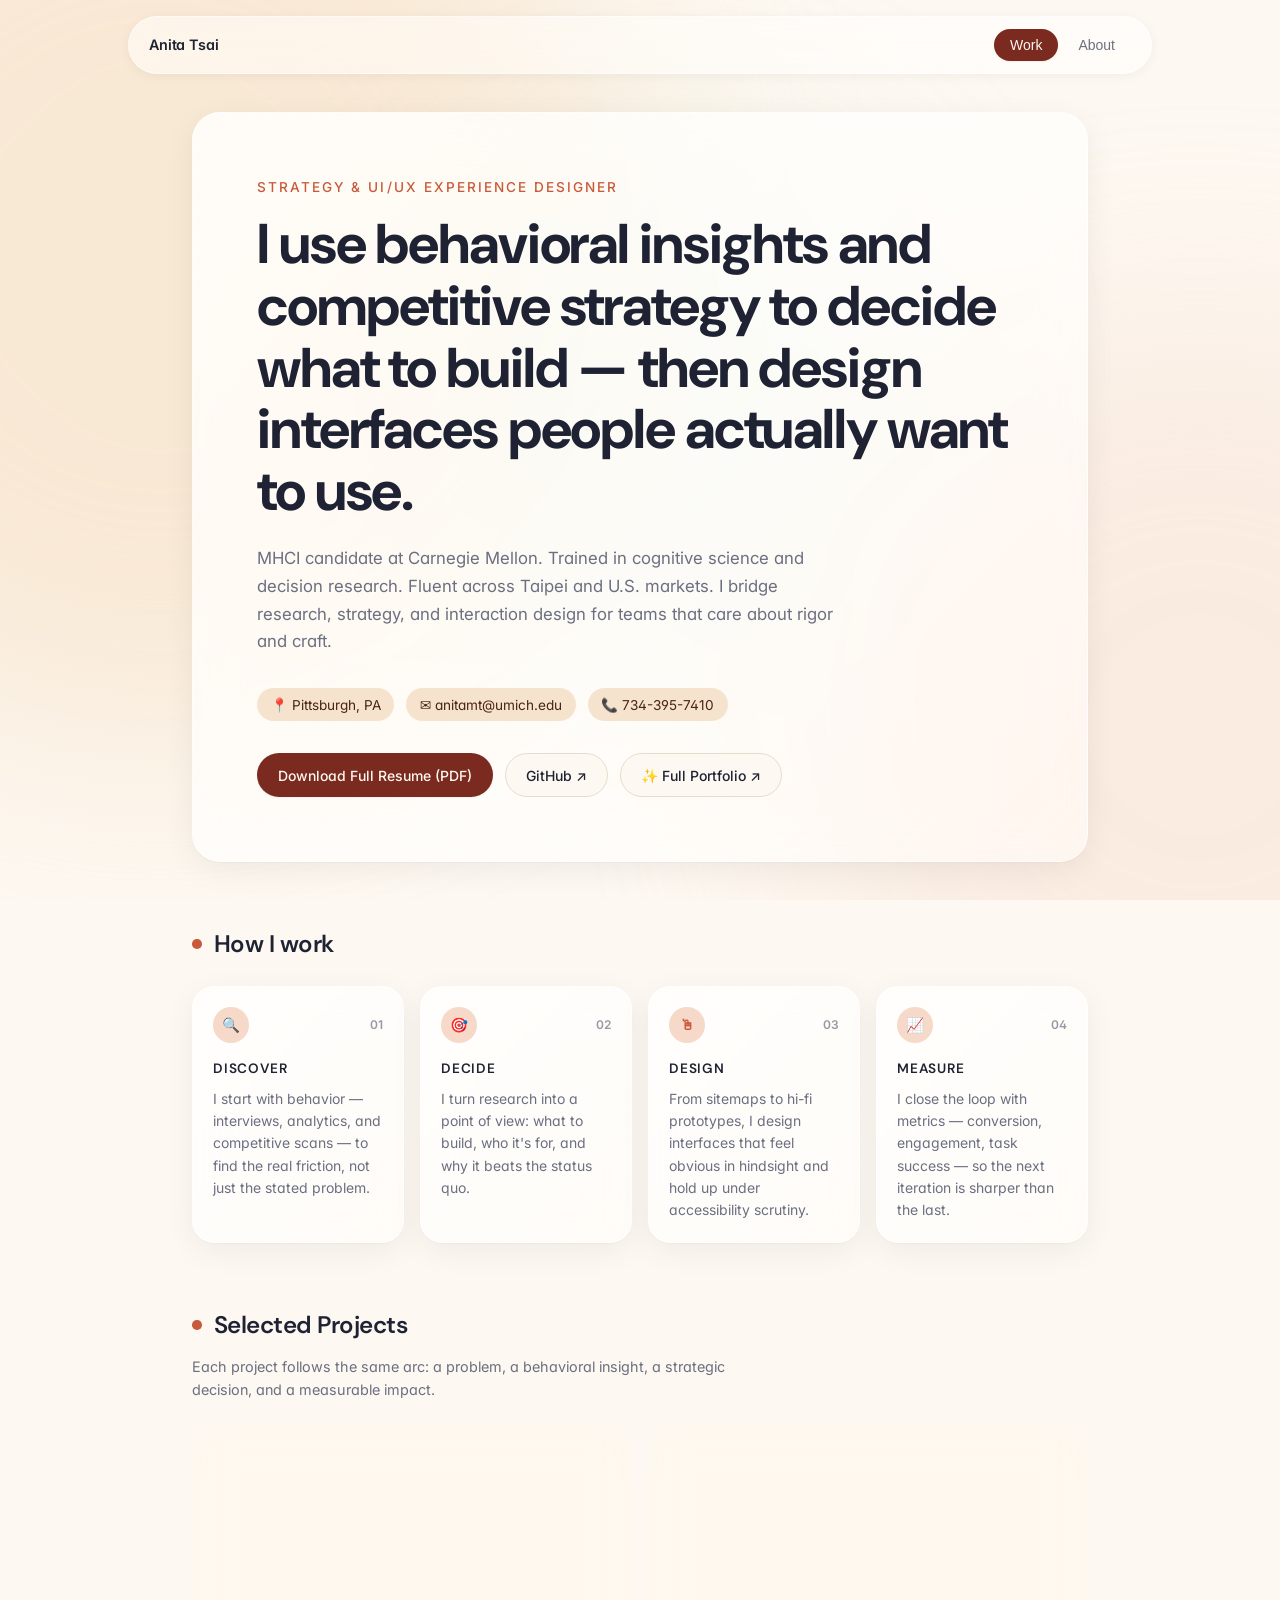
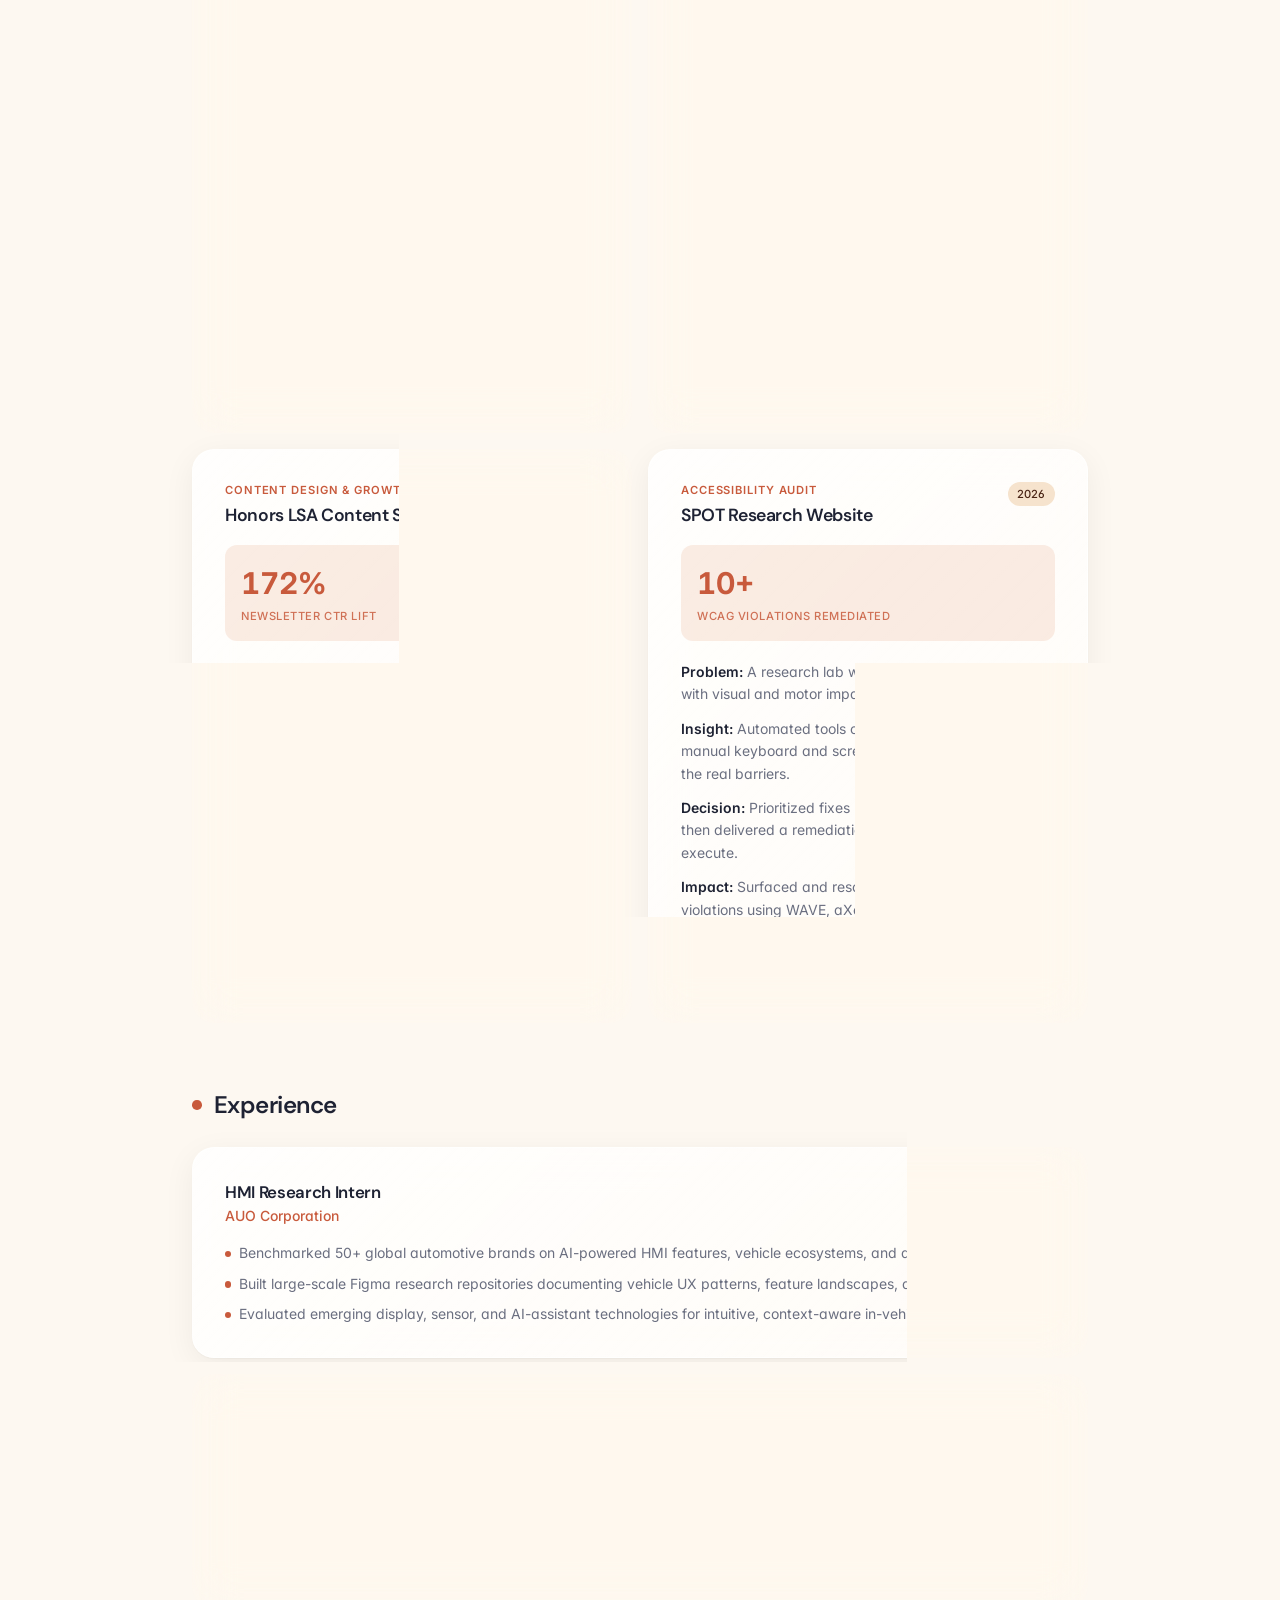
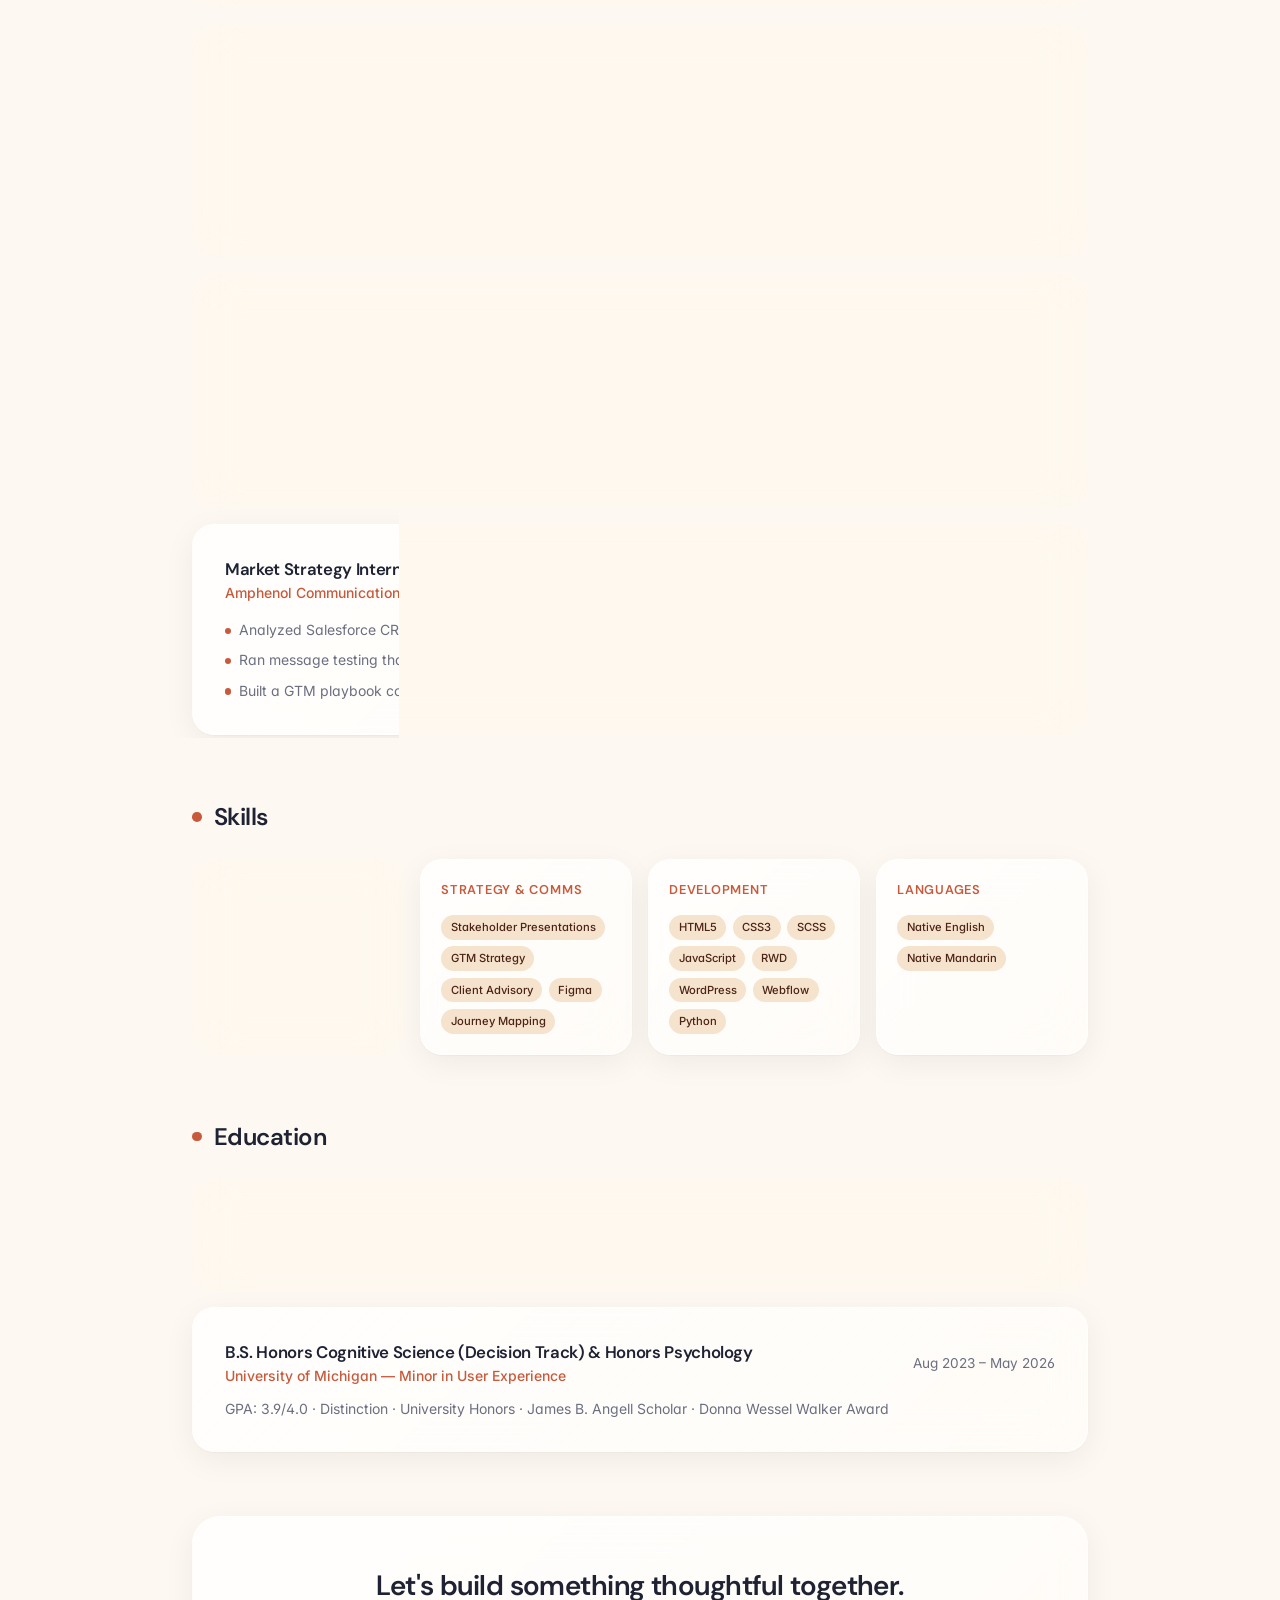
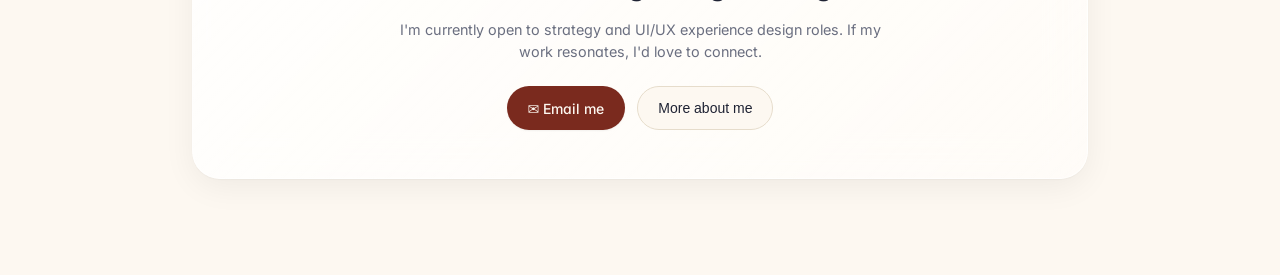
==== commit cbfe44a9: "Update index.html" ====
--- a/index.html
+++ b/index.html
@@ -56,7 +56,7 @@
       </div>
 
       <div class="cta-row">
-        <!-- <a class="btn btn-primary" href="Anita_Tsai_Resume_UIUX.pdf" download class="button primary">Download Full Resume (PDF)</a> -->
+        <a class="btn btn-primary" href="Anita_Tsai_Resume_UIUX.pdf" download class="button primary">Download Full Resume (PDF)</a>
         <a class="btn btn-outline" href="https://github.com/anitamtsai" target="_blank" rel="noreferrer">GitHub ↗</a>
         <a class="btn btn-outline" href="https://tinyurl.com/anitaprojects" target="_blank" rel="noreferrer">✨ Full Portfolio ↗</a>
       </div>
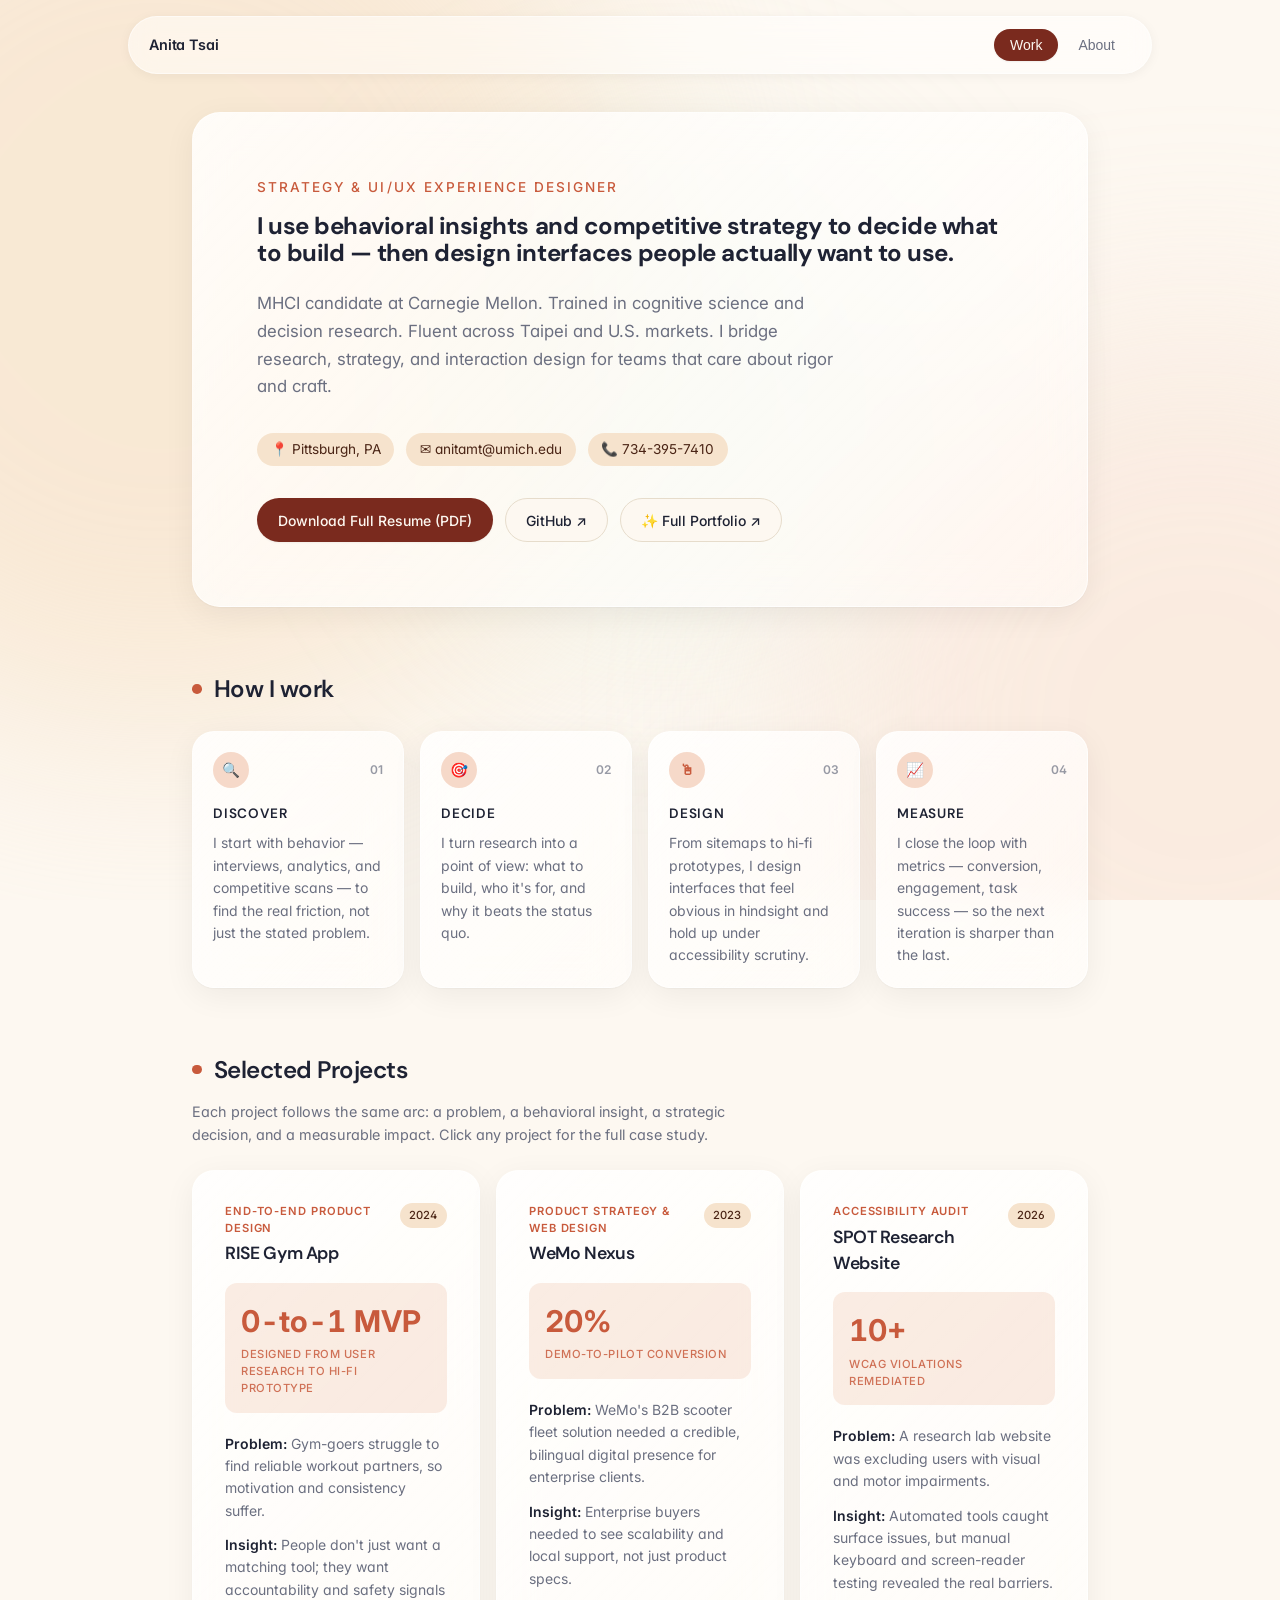
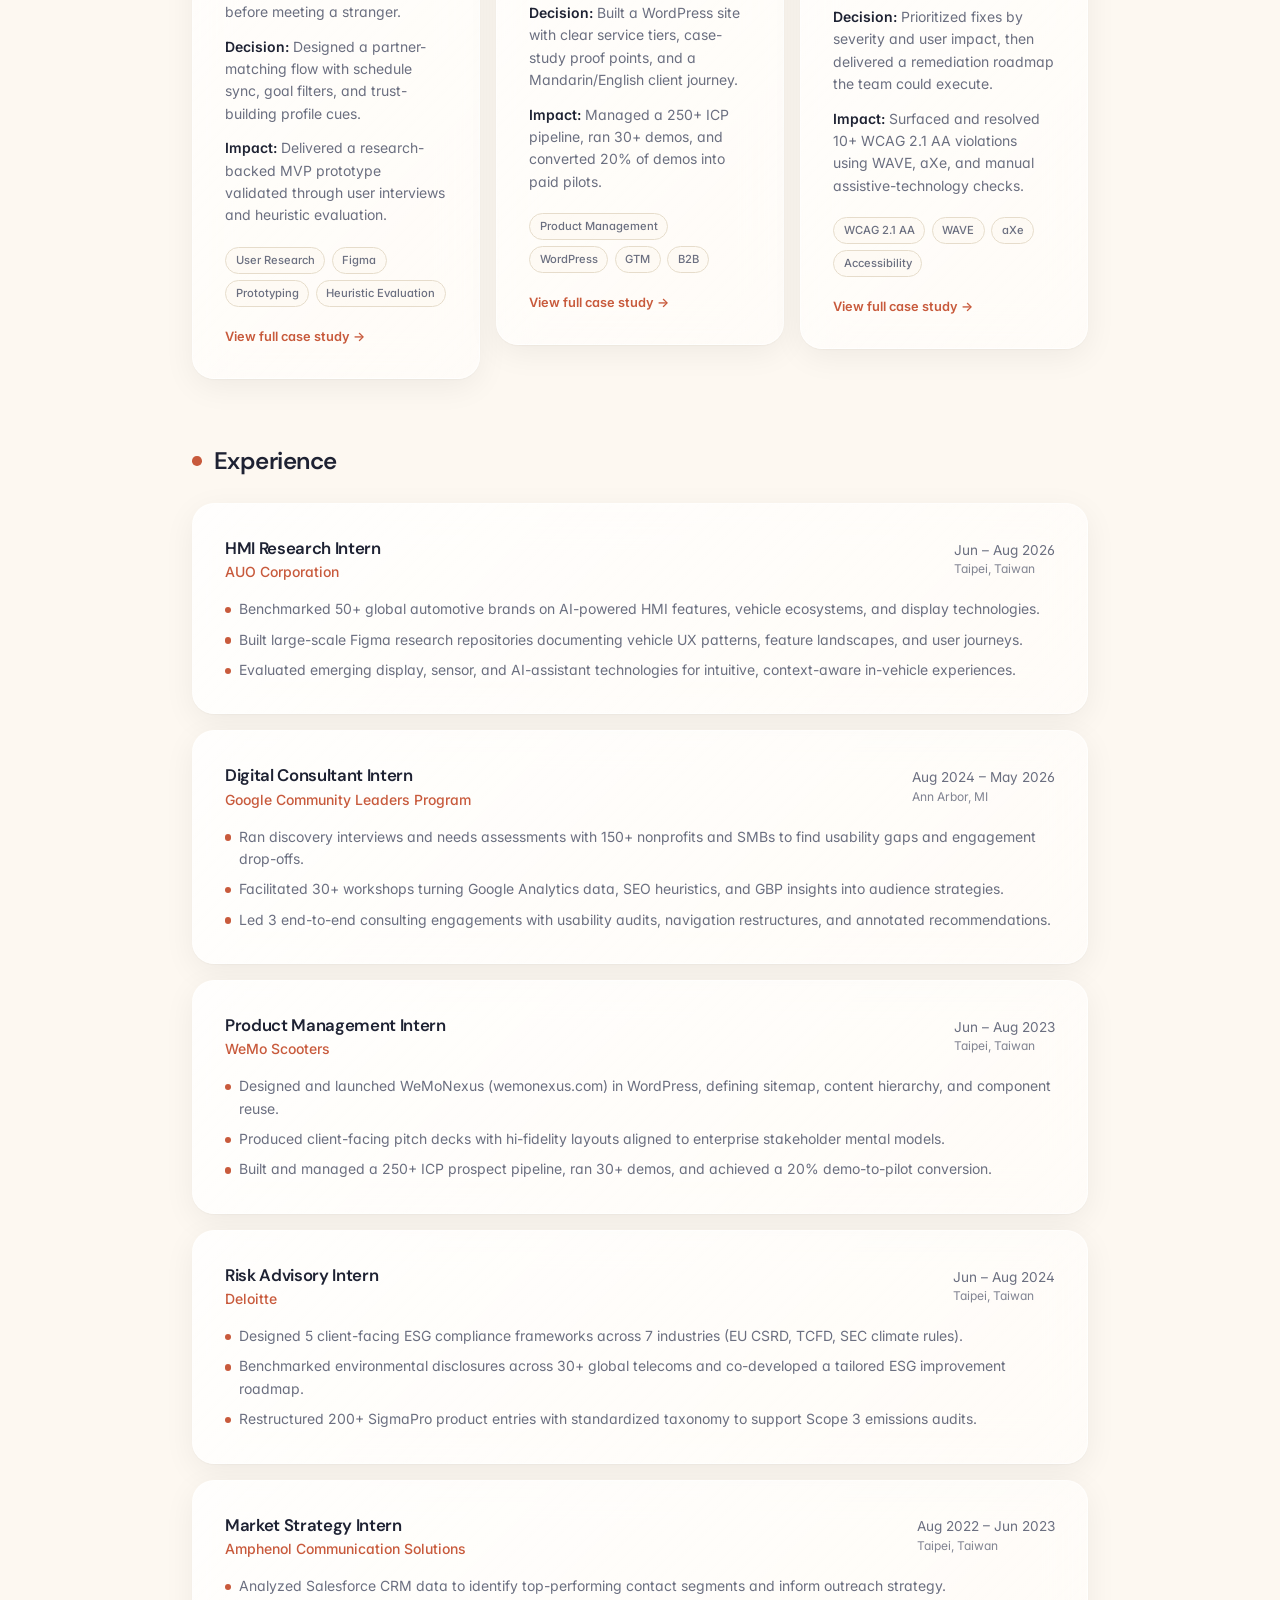
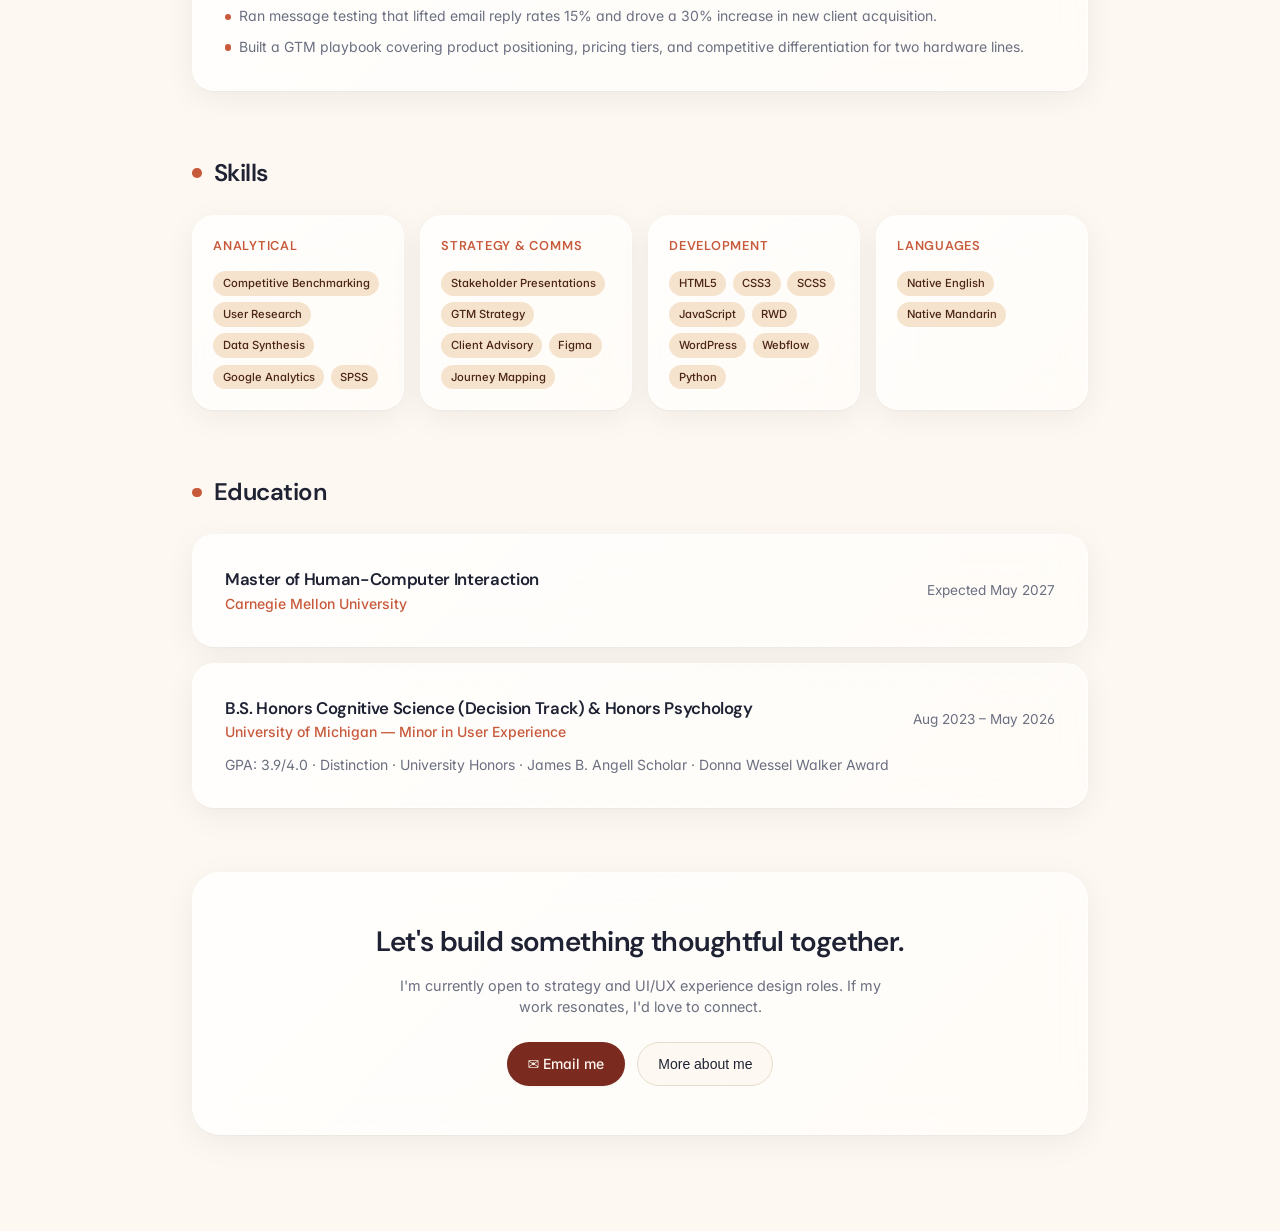
==== commit 8096c080: "Add files via upload" ====
--- a/index.html
+++ b/index.html
@@ -90,11 +90,12 @@
     </section>
 
     <!-- Projects -->
-    <section>
+    <section id="work">
       <div class="section-head"><span class="dot"></span><h2>Selected Projects</h2></div>
-      <p class="section-desc">Each project follows the same arc: a problem, a behavioral insight, a strategic decision, and a measurable impact.</p>
-      <div class="grid grid-2">
-
+      <p class="section-desc">Each project follows the same arc: a problem, a behavioral insight, a strategic decision, and a measurable impact. Click any project for the full case study.</p>
+      <div class="grid grid-3">
+
+        <a class="project-card-link" href="rise-gym-app.html">
         <article class="glass-card lift project-card reveal">
           <div class="top">
             <div>
@@ -116,8 +117,11 @@
           <div class="tag-row">
             <span class="tag">User Research</span><span class="tag">Figma</span><span class="tag">Prototyping</span><span class="tag">Heuristic Evaluation</span>
           </div>
-        </article>
-
+          <div class="card-arrow">View full case study →</div>
+        </article>
+        </a>
+
+        <a class="project-card-link" href="wemo-nexus.html">
         <article class="glass-card lift project-card reveal">
           <div class="top">
             <div>
@@ -139,31 +143,11 @@
           <div class="tag-row">
             <span class="tag">Product Management</span><span class="tag">WordPress</span><span class="tag">GTM</span><span class="tag">B2B</span>
           </div>
-        </article>
-
-        <article class="glass-card lift project-card reveal">
-          <div class="top">
-            <div>
-              <p class="project-tag">Content Design & Growth</p>
-              <h3>Honors LSA Content Strategy</h3>
-            </div>
-            <span class="year-pill">2024 – 2026</span>
-          </div>
-          <div class="metric-box">
-            <div class="metric-num">172%</div>
-            <div class="metric-label">newsletter CTR lift</div>
-          </div>
-          <div class="project-body">
-            <p><strong>Problem:</strong> University newsletters were underperforming and failing to drive event attendance.</p>
-            <p><strong>Insight:</strong> Students clicked when content felt timely and personal, not institutional.</p>
-            <p><strong>Decision:</strong> Redesigned content hierarchy, subject-line testing, and channel cadence around audience micro-segments.</p>
-            <p><strong>Impact:</strong> Lifted newsletter CTR by 172%, grew Instagram following 1,000+, and increased event engagement 120%.</p>
-          </div>
-          <div class="tag-row">
-            <span class="tag">Analytics</span><span class="tag">Content Design</span><span class="tag">Growth</span>
-          </div>
-        </article>
-
+          <div class="card-arrow">View full case study →</div>
+        </article>
+        </a>
+
+        <a class="project-card-link" href="spot-accessibility.html">
         <article class="glass-card lift project-card reveal">
           <div class="top">
             <div>
@@ -185,7 +169,9 @@
           <div class="tag-row">
             <span class="tag">WCAG 2.1 AA</span><span class="tag">WAVE</span><span class="tag">aXe</span><span class="tag">Accessibility</span>
           </div>
-        </article>
+          <div class="card-arrow">View full case study →</div>
+        </article>
+        </a>
 
       </div>
     </section>
@@ -434,7 +420,7 @@
 <!-- What I Like (Interactive 3D Flip Cards) -->
     <section>
       <div class="section-head"><span class="dot"></span><h2>What I Like</h2>
-      <p> Hover/click the image to see a short explanation why these are my hobbies!</p>
+      <p> Hover over the image to see a short explanation why these are my hobbies!</p>
       </div>
 
       <div class="grid grid-3">
@@ -663,6 +649,12 @@
       });
     }
     observeReveal();
+
+    // --- Deep link support: index.html?page=about ---
+    const params = new URLSearchParams(window.location.search);
+    if (params.get('page') === 'about') {
+      showPage('about');
+    }
   </script>
 </body>
 </html>
--- a/anitauiux.css
+++ b/anitauiux.css
@@ -180,7 +180,7 @@
 }
 .hero-title {
   margin-top: 1rem;
-  font-size: clamp(2rem, 5vw, 3.5rem);
+  font-size: clamp(1rem, 3vw, 1.5rem);
   font-weight: 700;
   line-height: 1.1;
   max-width: 48rem;
@@ -576,6 +576,235 @@
 .mt-2 { margin-top: 1rem; }
 .mt-3 { margin-top: 1.5rem; }
 
+/* ============================= */
+/* CASE STUDY PAGES              */
+/* ============================= */
+
+.back-link {
+  display: inline-flex;
+  align-items: center;
+  gap: 0.4rem;
+  font-size: 0.85rem;
+  font-weight: 500;
+  color: var(--muted-fg);
+  margin-bottom: 1.5rem;
+  transition: color 0.2s, transform 0.2s;
+}
+.back-link:hover { color: var(--coral); transform: translateX(-2px); }
+
+.case-eyebrow {
+  font-size: 0.8rem;
+  font-weight: 600;
+  text-transform: uppercase;
+  letter-spacing: 0.12em;
+  color: var(--coral);
+}
+.case-title {
+  margin-top: 0.75rem;
+  font-size: clamp(1.5rem, 4vw, 2.5rem);
+  font-weight: 700;
+  line-height: 1.15;
+  max-width: 38rem;
+}
+.case-dek {
+  margin-top: 1.25rem;
+  max-width: 34rem;
+  font-size: 1.05rem;
+  color: var(--muted-fg);
+  line-height: 1.65;
+}
+
+.case-hero-grid {
+  margin-top: 2.5rem;
+  display: grid;
+  gap: 1.5rem;
+  grid-template-columns: 1fr;
+  padding-top: 2rem;
+  border-top: 1px solid var(--border);
+}
+@media (min-width: 640px) { .case-hero-grid { grid-template-columns: repeat(2, 1fr); } }
+@media (min-width: 1024px) { .case-hero-grid { grid-template-columns: repeat(4, 1fr); } }
+.case-meta-item h4 {
+  font-size: 0.7rem;
+  font-weight: 600;
+  text-transform: uppercase;
+  letter-spacing: 0.1em;
+  color: rgba(107,111,128,0.85);
+}
+.case-meta-item p {
+  margin-top: 0.4rem;
+  font-size: 0.9rem;
+  font-weight: 500;
+  color: var(--foreground);
+  line-height: 1.5;
+}
+
+.case-section { margin-top: 3.5rem; }
+.case-section > h2 {
+  font-size: 1.3rem;
+  display: flex;
+  align-items: center;
+  gap: 0.75rem;
+}
+.case-section > h2::before {
+  content: "";
+  width: 0.6rem;
+  height: 0.6rem;
+  border-radius: 50%;
+  background: var(--coral);
+  flex-shrink: 0;
+}
+.case-section > p.case-body {
+  margin-top: 1rem;
+  max-width: 42rem;
+  font-size: 0.98rem;
+  color: var(--muted-fg);
+  line-height: 1.75;
+}
+
+.case-image-placeholder {
+  margin-top: 1.5rem;
+  aspect-ratio: 16 / 9;
+  border-radius: var(--radius-lg);
+  background: repeating-linear-gradient(135deg, var(--accent), var(--accent) 12px, var(--warm-1) 12px, var(--warm-1) 24px);
+  border: 1.5px dashed rgba(200, 90, 60, 0.5);
+  display: flex;
+  align-items: center;
+  justify-content: center;
+  text-align: center;
+  padding: 1.5rem;
+}
+.case-image-placeholder span {
+  background: var(--card-highlight);
+  border: 1px solid var(--card-border);
+  padding: 0.5rem 1rem;
+  border-radius: 9999px;
+  font-size: 0.8rem;
+  font-weight: 500;
+  color: var(--accent-fg);
+}
+
+.impact-banner {
+  margin-top: 1.5rem;
+  background: linear-gradient(135deg, var(--coral-soft) 0%, var(--warm-1) 100%);
+  border-radius: var(--radius-lg);
+  padding: 1.75rem 2rem;
+  display: flex;
+  flex-wrap: wrap;
+  gap: 2rem 3rem;
+}
+.impact-stat { min-width: 8rem; }
+.impact-num {
+  font-size: 1.9rem;
+  font-weight: 700;
+  color: var(--primary);
+  font-variant-numeric: tabular-nums;
+  line-height: 1.1;
+}
+.impact-label {
+  margin-top: 0.3rem;
+  font-size: 0.72rem;
+  font-weight: 600;
+  text-transform: uppercase;
+  letter-spacing: 0.06em;
+  color: var(--accent-fg);
+}
+
+.process-steps { margin-top: 1.5rem; display: flex; flex-direction: column; gap: 1rem; }
+.process-step {
+  display: flex;
+  gap: 1.25rem;
+  padding: 1.5rem;
+  border-radius: var(--radius-lg);
+  align-items: flex-start;
+}
+.process-step-num {
+  width: 2.25rem;
+  height: 2.25rem;
+  border-radius: 50%;
+  background: var(--primary);
+  color: var(--primary-fg);
+  display: flex;
+  align-items: center;
+  justify-content: center;
+  font-weight: 700;
+  font-size: 0.9rem;
+  flex-shrink: 0;
+}
+.process-step h3 { font-size: 1rem; }
+.process-step p { margin-top: 0.4rem; font-size: 0.9rem; color: var(--muted-fg); line-height: 1.65; }
+
+.takeaway-grid {
+  margin-top: 1.5rem;
+  display: grid;
+  gap: 1.25rem;
+  grid-template-columns: 1fr;
+}
+@media (min-width: 768px) { .takeaway-grid { grid-template-columns: repeat(2, 1fr); } }
+.takeaway-card { padding: 1.5rem; border-radius: var(--radius-lg); }
+.takeaway-card h3 {
+  color: var(--coral);
+  font-size: 0.95rem;
+  display: flex;
+  align-items: center;
+  gap: 0.5rem;
+}
+.takeaway-card p { margin-top: 0.6rem; font-size: 0.9rem; color: var(--muted-fg); line-height: 1.65; }
+
+.deliverable-list { margin-top: 1.5rem; display: flex; flex-direction: column; gap: 0.75rem; }
+.deliverable-item {
+  display: flex;
+  gap: 0.85rem;
+  padding: 1rem 1.25rem;
+  border-radius: var(--radius);
+  align-items: flex-start;
+}
+.deliverable-icon {
+  width: 1.75rem; height: 1.75rem;
+  border-radius: 50%;
+  background: var(--sage-soft);
+  color: var(--sage);
+  display: flex; align-items: center; justify-content: center;
+  font-size: 0.85rem;
+  flex-shrink: 0;
+  margin-top: 0.1rem;
+}
+.deliverable-item p { font-size: 0.9rem; color: var(--foreground); line-height: 1.6; }
+.deliverable-item p strong { font-weight: 600; }
+
+.case-nav {
+  margin-top: 4.5rem;
+  padding-top: 2rem;
+  border-top: 1px solid var(--border);
+  display: flex;
+  justify-content: space-between;
+  align-items: center;
+  gap: 1rem;
+  flex-wrap: wrap;
+}
+.case-nav-link {
+  font-size: 0.85rem;
+  font-weight: 500;
+  color: var(--muted-fg);
+  transition: color 0.2s;
+}
+.case-nav-link:hover { color: var(--coral); }
+.case-nav-link .dir { display: block; font-size: 0.7rem; text-transform: uppercase; letter-spacing: 0.08em; color: rgba(107,111,128,0.7); margin-bottom: 0.2rem; }
+
+/* Make project cards on the work page clickable */
+.project-card-link { display: block; text-decoration: none; }
+.card-arrow {
+  margin-top: auto;
+  padding-top: 1.25rem;
+  display: flex;
+  align-items: center;
+  gap: 0.4rem;
+  font-size: 0.8rem;
+  font-weight: 600;
+  color: var(--coral);
+}
+.project-card:hover .card-arrow { gap: 0.6rem; }
+
 
 
 
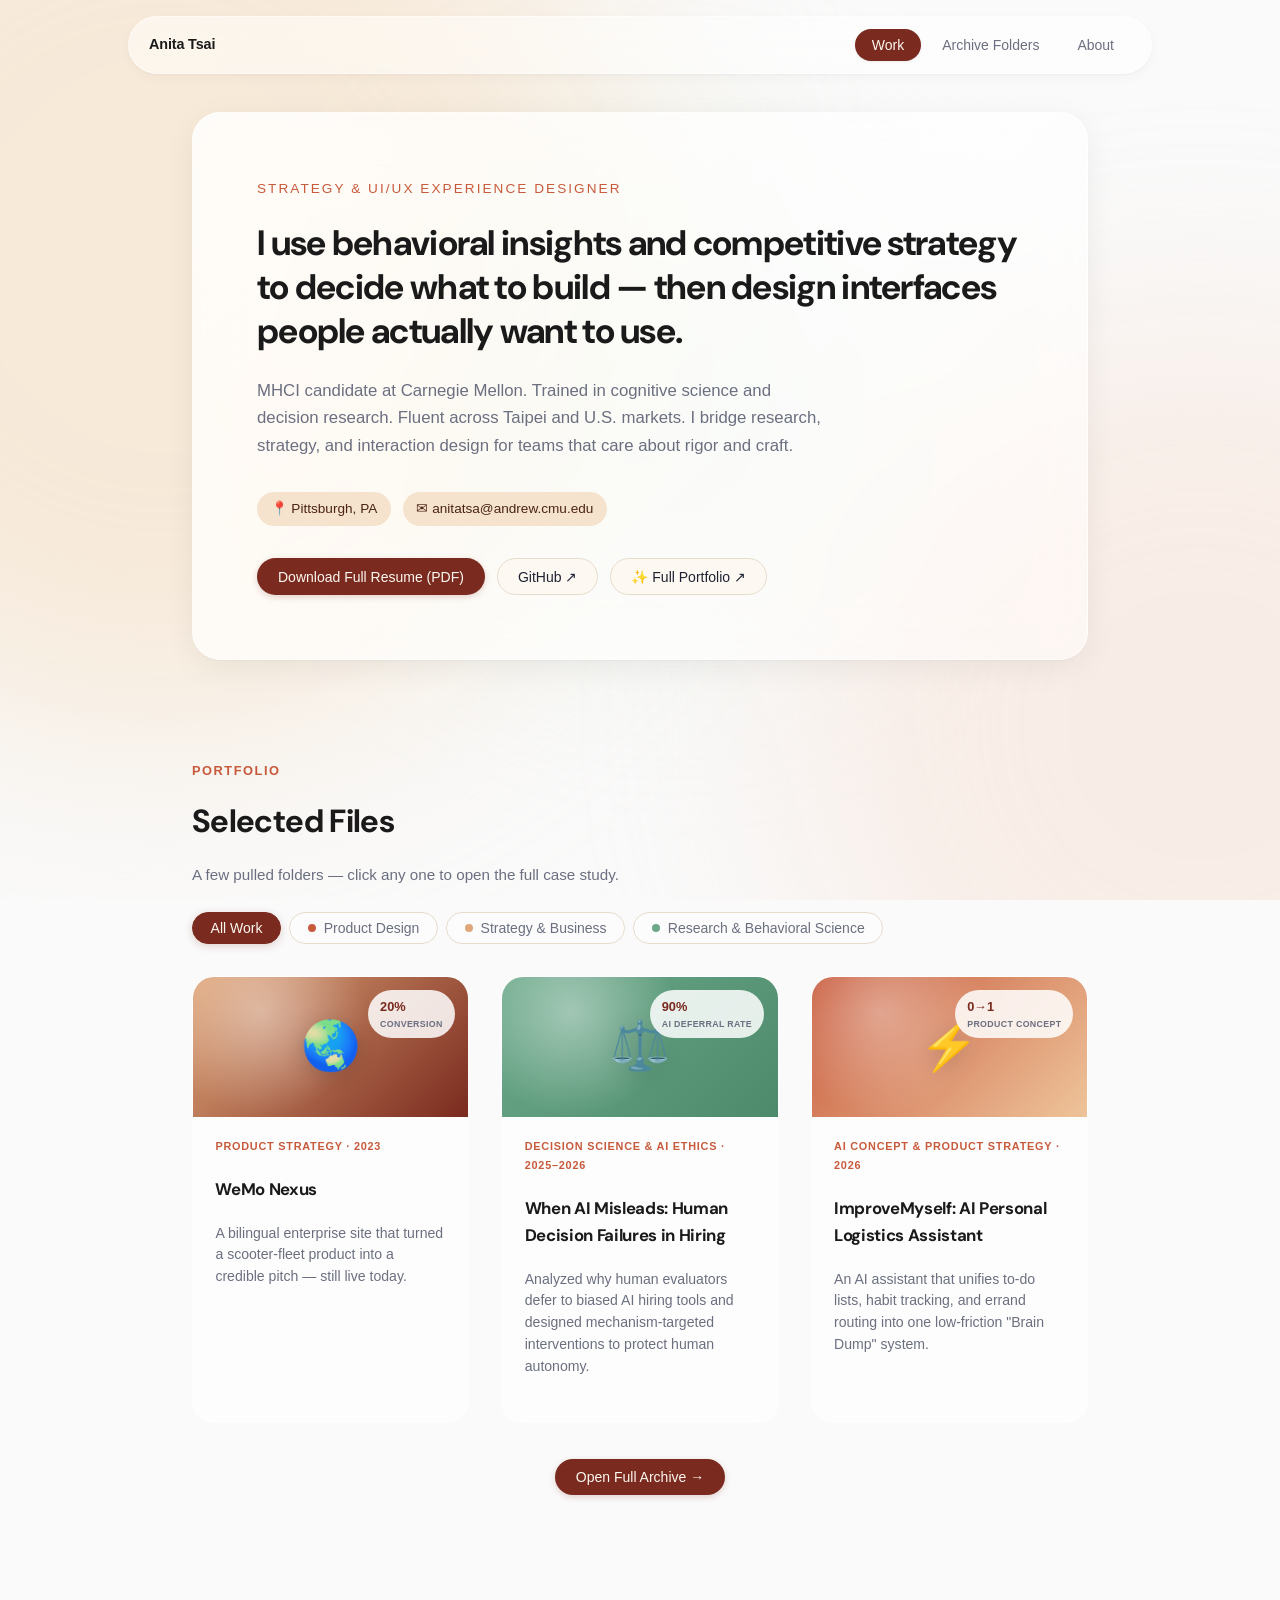
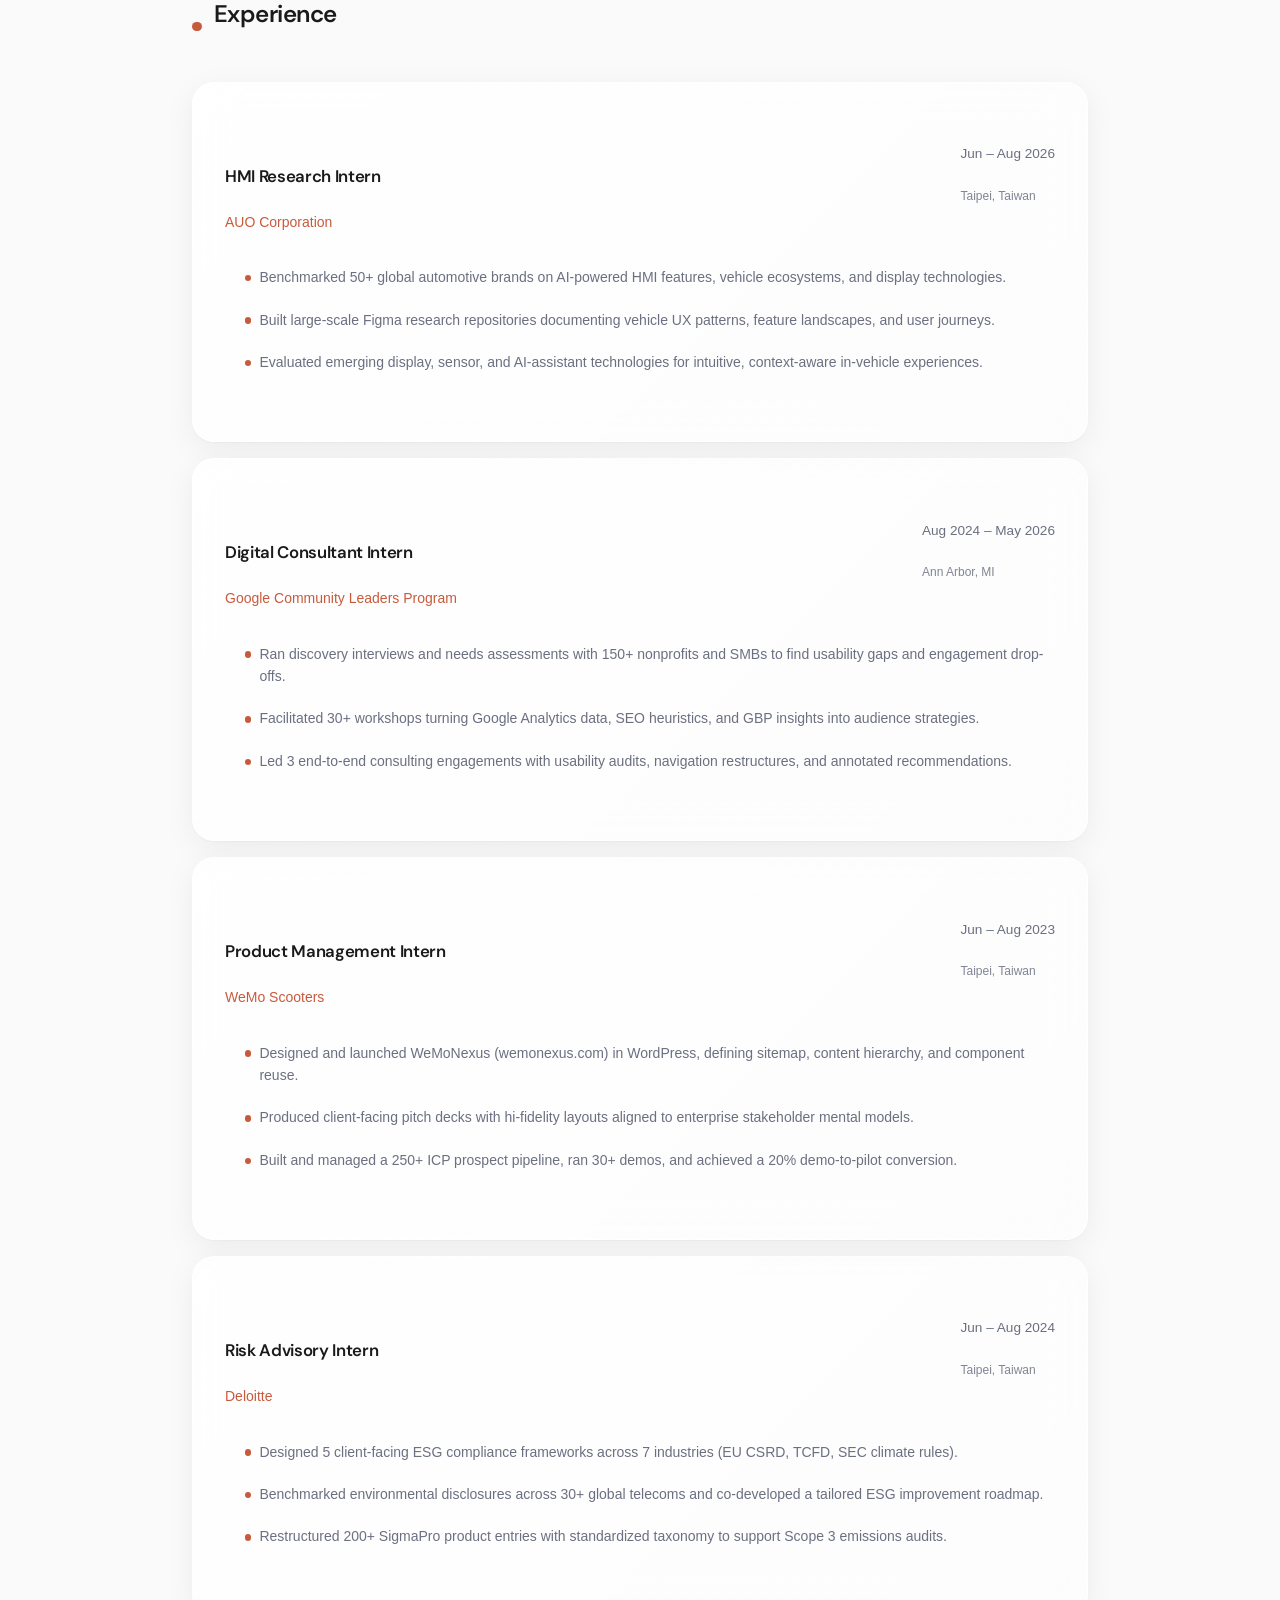
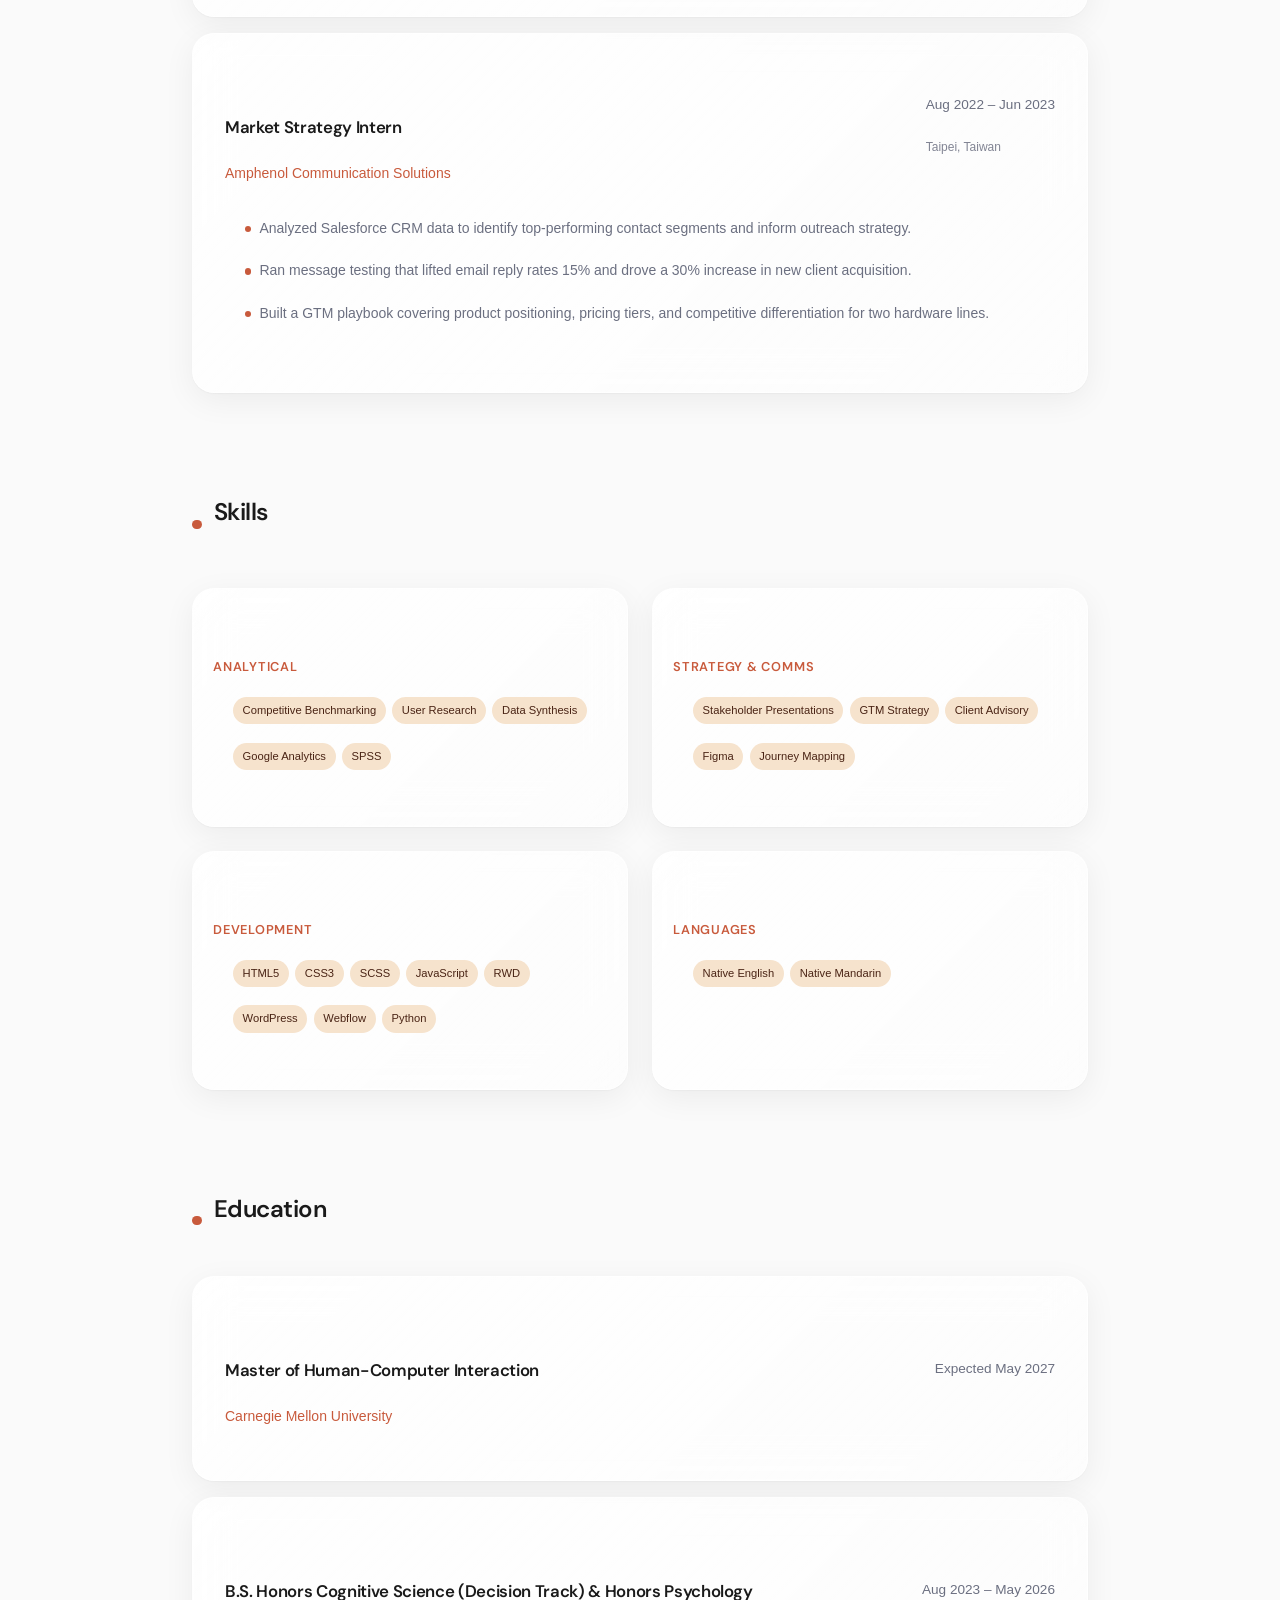
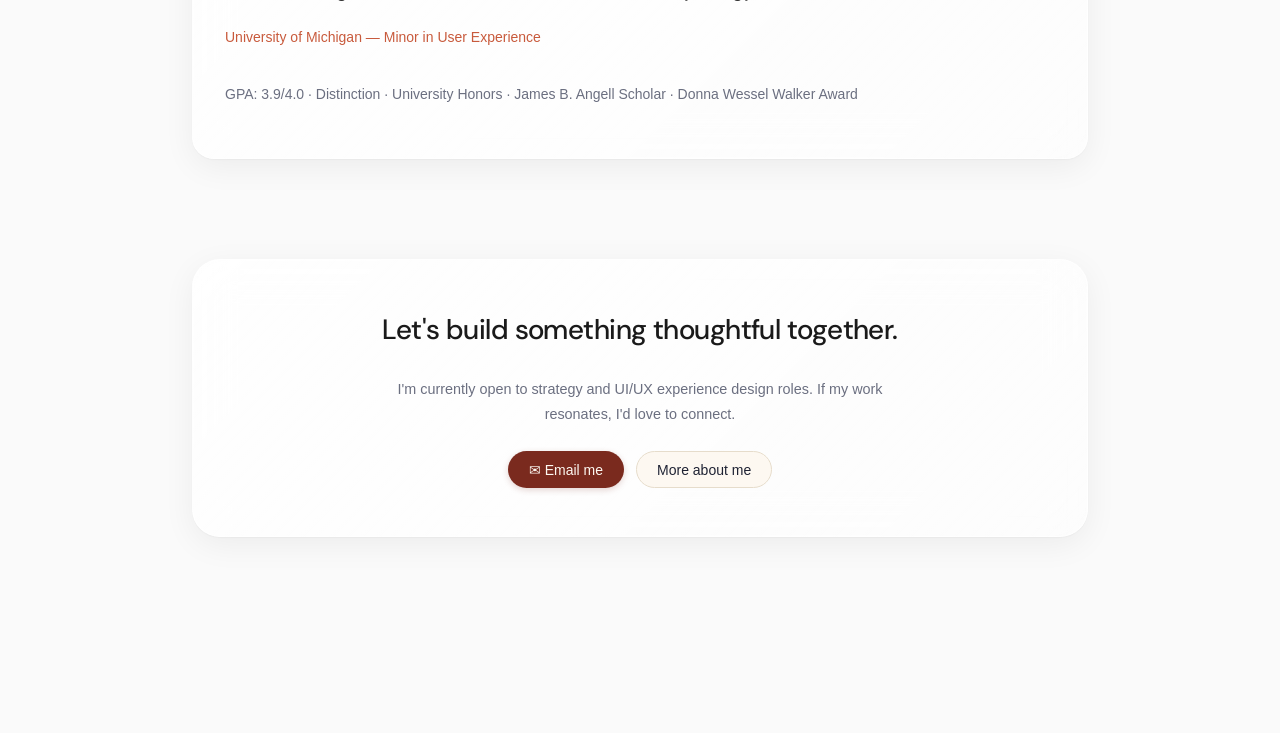
==== commit fe89e7fe: "Add files via upload" ====
--- a/index.html
+++ b/index.html
@@ -8,16 +8,14 @@
   <title>Anita Tsai — Strategy & UI/UX Experience Designer</title>
   <meta name="description" content="Selected work, projects, and skills from Anita Tsai, a strategy and UI/UX experience designer." />
   <meta name="author" content="Anita Tsai" />
+  
   <link rel="preconnect" href="https://fonts.googleapis.com" />
   <link rel="preconnect" href="https://fonts.gstatic.com" crossorigin />
   <link rel="stylesheet" href="https://fonts.googleapis.com/css2?family=Inter:wght@400;500;600;700&family=DM+Sans:wght@500;600;700&display=swap" />
   <link rel="stylesheet" href="anitauiux.css" />
   <link rel="shortcut icon" href="Headshot.png" type="image/png">
-
 </head>
 
-
-<body>
   <!-- Background gradient blobs -->
   <div class="bg-blobs" aria-hidden="true"><span></span></div>
 
@@ -26,12 +24,13 @@
       <a href="#" class="nav-brand" data-nav="work">Anita Tsai</a>
       <div class="nav-links">
         <button class="nav-link active" data-nav="work">Work</button>
+      <a href="cases.html" class="nav-link">Archive Folders</a>
+
         <button class="nav-link" data-nav="about">About</button>
       </div>
     </nav>
   </header>
 
-  
   <!-- ============================= -->
   <!-- WORK PAGE                     -->
   <!-- ============================= -->
@@ -51,131 +50,45 @@
 
       <div class="contact-row">
         <span class="chip">📍 Pittsburgh, PA</span>
-        <a class="chip" href="mailto:anitamt@umich.edu">✉ anitamt@umich.edu</a>
-        <a class="chip" href="tel:734-395-7410">📞 734-395-7410</a>
+        <a class="chip" href="mailto:anitatsa@andrew.cmu.edu">✉ anitatsa@andrew.cmu.edu</a>
       </div>
 
       <div class="cta-row">
-        <a class="btn btn-primary" href="Anita_Tsai_Resume_UIUX.pdf" download class="button primary">Download Full Resume (PDF)</a>
+        <a class="btn btn-primary" href="Anita_Tsai_Resume.pdf" download>Download Full Resume (PDF)</a>
         <a class="btn btn-outline" href="https://github.com/anitamtsai" target="_blank" rel="noreferrer">GitHub ↗</a>
         <a class="btn btn-outline" href="https://tinyurl.com/anitaprojects" target="_blank" rel="noreferrer">✨ Full Portfolio ↗</a>
       </div>
     </section>
 
-    <!-- How I Work -->
+    <!-- How I Work
     <section>
       <div class="section-head"><span class="dot"></span><h2>How I work</h2></div>
-      <div class="grid grid-4">
-        <div class="glass-card lift process-card">
-          <div class="row"><div class="process-icon">🔍</div><span class="process-num">01</span></div>
-          <h3>Discover</h3>
-          <p>I start with behavior — interviews, analytics, and competitive scans — to find the real friction, not just the stated problem.</p>
-        </div>
-        <div class="glass-card lift process-card">
-          <div class="row"><div class="process-icon">🎯</div><span class="process-num">02</span></div>
-          <h3>Decide</h3>
-          <p>I turn research into a point of view: what to build, who it's for, and why it beats the status quo.</p>
-        </div>
-        <div class="glass-card lift process-card">
-          <div class="row"><div class="process-icon">🖱</div><span class="process-num">03</span></div>
-          <h3>Design</h3>
-          <p>From sitemaps to hi-fi prototypes, I design interfaces that feel obvious in hindsight and hold up under accessibility scrutiny.</p>
-        </div>
-        <div class="glass-card lift process-card">
-          <div class="row"><div class="process-icon">📈</div><span class="process-num">04</span></div>
-          <h3>Measure</h3>
-          <p>I close the loop with metrics — conversion, engagement, task success — so the next iteration is sharper than the last.</p>
-        </div>
-      </div>
-    </section>
-
-    <!-- Projects -->
-    <section id="work">
-      <div class="section-head"><span class="dot"></span><h2>Selected Projects</h2></div>
-      <p class="section-desc">Each project follows the same arc: a problem, a behavioral insight, a strategic decision, and a measurable impact. Click any project for the full case study.</p>
-      <div class="grid grid-3">
-
-        <a class="project-card-link" href="rise-gym-app.html">
-        <article class="glass-card lift project-card reveal">
-          <div class="top">
-            <div>
-              <p class="project-tag">End-to-End Product Design</p>
-              <h3>RISE Gym App</h3>
-            </div>
-            <span class="year-pill">2024</span>
-          </div>
-          <div class="metric-box">
-            <div class="metric-num">0-to-1 MVP</div>
-            <div class="metric-label">designed from user research to hi-fi prototype</div>
-          </div>
-          <div class="project-body">
-            <p><strong>Problem:</strong> Gym-goers struggle to find reliable workout partners, so motivation and consistency suffer.</p>
-            <p><strong>Insight:</strong> People don't just want a matching tool; they want accountability and safety signals before meeting a stranger.</p>
-            <p><strong>Decision:</strong> Designed a partner-matching flow with schedule sync, goal filters, and trust-building profile cues.</p>
-            <p><strong>Impact:</strong> Delivered a research-backed MVP prototype validated through user interviews and heuristic evaluation.</p>
-          </div>
-          <div class="tag-row">
-            <span class="tag">User Research</span><span class="tag">Figma</span><span class="tag">Prototyping</span><span class="tag">Heuristic Evaluation</span>
-          </div>
-          <div class="card-arrow">View full case study →</div>
-        </article>
-        </a>
-
-        <a class="project-card-link" href="wemo-nexus.html">
-        <article class="glass-card lift project-card reveal">
-          <div class="top">
-            <div>
-              <p class="project-tag">Product Strategy & Web Design</p>
-              <h3>WeMo Nexus</h3>
-            </div>
-            <span class="year-pill">2023</span>
-          </div>
-          <div class="metric-box">
-            <div class="metric-num">20%</div>
-            <div class="metric-label">demo-to-pilot conversion</div>
-          </div>
-          <div class="project-body">
-            <p><strong>Problem:</strong> WeMo's B2B scooter fleet solution needed a credible, bilingual digital presence for enterprise clients.</p>
-            <p><strong>Insight:</strong> Enterprise buyers needed to see scalability and local support, not just product specs.</p>
-            <p><strong>Decision:</strong> Built a WordPress site with clear service tiers, case-study proof points, and a Mandarin/English client journey.</p>
-            <p><strong>Impact:</strong> Managed a 250+ ICP pipeline, ran 30+ demos, and converted 20% of demos into paid pilots.</p>
-          </div>
-          <div class="tag-row">
-            <span class="tag">Product Management</span><span class="tag">WordPress</span><span class="tag">GTM</span><span class="tag">B2B</span>
-          </div>
-          <div class="card-arrow">View full case study →</div>
-        </article>
-        </a>
-
-        <a class="project-card-link" href="spot-accessibility.html">
-        <article class="glass-card lift project-card reveal">
-          <div class="top">
-            <div>
-              <p class="project-tag">Accessibility Audit</p>
-              <h3>SPOT Research Website</h3>
-            </div>
-            <span class="year-pill">2026</span>
-          </div>
-          <div class="metric-box">
-            <div class="metric-num">10+</div>
-            <div class="metric-label">WCAG violations remediated</div>
-          </div>
-          <div class="project-body">
-            <p><strong>Problem:</strong> A research lab website was excluding users with visual and motor impairments.</p>
-            <p><strong>Insight:</strong> Automated tools caught surface issues, but manual keyboard and screen-reader testing revealed the real barriers.</p>
-            <p><strong>Decision:</strong> Prioritized fixes by severity and user impact, then delivered a remediation roadmap the team could execute.</p>
-            <p><strong>Impact:</strong> Surfaced and resolved 10+ WCAG 2.1 AA violations using WAVE, aXe, and manual assistive-technology checks.</p>
-          </div>
-          <div class="tag-row">
-            <span class="tag">WCAG 2.1 AA</span><span class="tag">WAVE</span><span class="tag">aXe</span><span class="tag">Accessibility</span>
-          </div>
-          <div class="card-arrow">View full case study →</div>
-        </article>
-        </a>
-
-      </div>
-    </section>
-
+      <div class="grid grid-4" id="process-grid"></div>
+    </section> -->
+
+    <!-- Portfolio Case Studies -->
+    <section class="cases-overview">
+      <div class="cases-overview-head">
+        <p class="case-eyebrow">Portfolio</p>
+        <h2 class="cases-overview-title">Selected Files</h2>
+        <p class="cases-overview-desc">A few pulled folders — click any one to open the full case study.</p>
+      </div>
+
+      <div class="filter-row" role="group" aria-label="Filter projects by discipline" id="filter-container">
+    
+      </div>
+
+      <div class="jacket-grid" id="projects-bento">
+      </div>
+
+      <p class="filter-empty-msg" id="filter-empty-msg" style="display:none; text-align:center; color: var(--muted-fg); margin-top: 2rem; font-size: 0.9rem;">
+        No projects in this category yet — check back soon.
+      </p>
+
+      <div class="cases-overview-cta">
+        <a href="cases.html" class="btn btn-primary">Open Full Archive →</a>
+      </div>
+    </section>
     <!-- Experience -->
     <section>
       <div class="section-head"><span class="dot"></span><h2>Experience</h2></div>
@@ -361,7 +274,7 @@
   <!-- ============================= -->
   <main id="page-about" class="page" aria-label="About" hidden>
 
-    <!-- Interactive intro -->
+    <!-- Interactive Intro -->
     <section class="glass-card big">
       <p class="hero-tag" style="color: var(--muted-fg); letter-spacing: 0.15em;">About</p>
       <h1 class="hero-title" style="font-size: clamp(1.75rem, 4vw, 3rem);">
@@ -381,10 +294,8 @@
       <p class="hint">Hover or tap each phrase to see how I think about it.</p>
     </section>
 
-    
     <!-- Background + Who -->
     <section class="about-grid">
-      <!-- <img class="photo" src="./Headshot.png" alt="Headshot of Anita Tsai." /> -->
       <img class="glass-card about-card reveal" src="./Headshot.png" alt="Headshot of Anita Tsai." />
 
       <div class="glass-card about-card reveal">
@@ -395,8 +306,6 @@
       </div>
     </section>
 
-
-     
     <!-- Why -->
     <section>
       <div class="glass-card big reveal">
@@ -417,245 +326,35 @@
         </div>
       </div>
     </section>
-<!-- What I Like (Interactive 3D Flip Cards) -->
-    <section>
-      <div class="section-head"><span class="dot"></span><h2>What I Like</h2>
-      <p> Hover over the image to see a short explanation why these are my hobbies!</p>
-      </div>
-
-      <div class="grid grid-3">
-        
-        <!-- Card 1: Pilates / Fitness -->
-        <div class="flip-card reveal">
-          <div class="flip-card-inner">
-            <div class="flip-card-front glass-card">
-              <div class="flip-image-area">
-                <img src="pilates.png" alt="Pilates workout setup" />
-                <div class="flip-icon-badge">☕</div>
-              </div>
-              <div class="flip-front-content">
-                <h3>Pilates (with matcha)</h3>
-                <p>Movement keeps me grounded; matcha keeps it enjoyable.</p>
-              </div>
-            </div>
-            <div class="flip-card-back glass-card">
-              <span class="back-accent-icon">☕</span>
-              <h3>Why I Love It</h3>
-              <p>I love the way my body and posture change after my morning workouts! It sets a structured, focused baseline before diving into complex interaction design mapping sessions.</p>
-            </div>
-          </div>
-        </div>
-
-        <!-- Card 2: Baking -->
-        <div class="flip-card reveal">
-          <div class="flip-card-inner">
-            <div class="flip-card-front glass-card">
-              <div class="flip-image-area">
-                <img src="cake.png" alt="a cake I baked" />
-                <div class="flip-icon-badge">💗</div>
-              </div>
-              <div class="flip-front-content">
-                <h3>Baking!!</h3>
-                <p>I love the iteration that happens in the kitchen!</p>
-              </div>
-            </div>
-            <div class="flip-card-back glass-card">
-              <span class="back-accent-icon">💗</span>
-              <h3>Why I Love It</h3>
-              <p>Research, prototype, taste, iterate. My best culinary variations come from functional improvisation, matching ingredients the same way I structure interface patterns.</p>
-            </div>
-          </div>
-        </div>
-
-        <!-- Card 3: photos -->
-        <div class="flip-card reveal">
-          <div class="flip-card-inner">
-            <div class="flip-card-front glass-card">
-              <div class="flip-image-area">
-                <img src="photos.JPG" alt="picture of mount fuji" />
-                <div class="flip-icon-badge">💬</div>
-              </div>
-              <div class="flip-front-content">
-                <h3>Photos</h3>
-                <p>I love to take photos.</p>
-              </div>
-            </div>
-            <div class="flip-card-back glass-card">
-              <span class="back-accent-icon">💬</span>
-              <h3>Why I Love It</h3>
-              <p>I love taking photos of different scenaries as well getting taken photo of -- could you tell from me being a model? </p>
-            </div>
-          </div>
-        </div>
-
-        <!-- Card 4: modeling -->
-        <div class="flip-card reveal">
-          <div class="flip-card-inner">
-            <div class="flip-card-front glass-card">
-              <div class="flip-image-area">
-                <img src="modeling.png" alt="Exhibition spatial layouts" />
-                <div class="flip-icon-badge">🎵</div>
-              </div>
-              <div class="flip-front-content">
-                <h3>Modelings</h3>
-                <p> I love modeling - building confidence from being a good community is everything!! </p>
-              </div>
-            </div>
-            <div class="flip-card-back glass-card">
-              <span class="back-accent-icon">🎵</span>
-              <h3>Why I Love It</h3>
-              <p> I used to have low self-confidence because I had severe acnes. Through modeling, I started appreciating the other features and skills that I have and learned to not dwell on some of the flaws I may have!</p>
-            </div>
-          </div>
-        </div>
-
-        <!-- Card 5: Travel -->
-        <div class="flip-card reveal">
-          <div class="flip-card-inner">
-            <div class="flip-card-front glass-card">
-              <div class="flip-image-area">
-                <img src="iceland.JPG" alt="Anita next to an ice cave in Iceland" />
-                <div class="flip-icon-badge">🧭</div>
-              </div>
-              <div class="flip-front-content">
-                <h3>Travel & observation</h3>
-                <p>Moving between global places reminds me that context is absolutely everything.</p>
-              </div>
-            </div>
-            <div class="flip-card-back glass-card">
-              <span class="back-accent-icon">🧭</span>
-              <h3>Why I Love It</h3>
-              <p>I love going to new places and trying new activities! In the photo was me after a 7 hour ice cave hike!! It was super tiring but super rewarding to see. I would love to go to Switzerland next!</p>
-            </div>
-          </div>
-        </div>
-
-        <!-- Card 6: Sitcom -->
-        <div class="flip-card reveal">
-          <div class="flip-card-inner">
-            <div class="flip-card-front glass-card">
-              <div class="flip-image-area">
-                <img src="modern_family.png" alt="Modern Family" />
-                <div class="flip-icon-badge">🧠</div>
-              </div>
-              <div class="flip-front-content">
-                <h3>Shows</h3>
-                <p>My favorite way to relax after a long day is watching a show -- specifically sitcom if it is a bad day!</p>
-              </div>
-            </div>
-            <div class="flip-card-back glass-card">
-              <span class="back-accent-icon">🧠</span>
-              <h3>My favorite shows</h3>
-              <p> I love watching sitcoms! My favorite show is split between Desperate wife and Modern Family! Fun fact: when you binge-watch a 20-minute show, you experience a character's entire arc of conflict and resolution in a compressed timeframe. This triggers a neurological reward system, providing a safe, satisfying sense of completion and life progress that can be hard to find in the real world.
-            </div>
-          </div>
-        </div>
-
-      </div>
-    </section>
-
-    <!-- Quote -->
-
-     <section id="contact">
-      
-    </section>
-    <section>
+
+    <!-- What I Like (3D Flip Cards) -->
+    <section>
+      <div class="section-head">
+        <span class="dot"></span>
+        <h2>What I Like</h2>
+      </div>
+      <p class="section-desc">Hover over the image to see a short explanation why these are my hobbies!</p>
+
+      <div class="grid grid-3" id="likes-grid">
+        <!-- Rendered dynamically -->
+      </div>
+    </section>
+
+    <!-- Contact Block -->
+    <section id="contact">
       <div class="glass-card quote">
-       <h1>Contact</h1>
-      <a class="btn btn-primary" href="mailto:anitatsa@andrew.cmu.edu">email me</a>
-
-      <a class="btn btn-primary"href="https://www.linkedin.com/in/anitamariannetsai/" target="_blank" > linkedin </a>
-        
-      <a class="btn btn-primary"href="https://github.com/anitamtsai" target="_blank" > github </a>
+        <h1>Contact</h1>
+        <div class="cta-row" style="justify-content: center; margin-top: 1rem;">
+          <a class="btn btn-primary" href="mailto:anitatsa@andrew.cmu.edu">Email me</a>
+          <a class="btn btn-primary" href="https://www.linkedin.com/in/anitamariannetsai/" target="_blank" rel="noreferrer">LinkedIn</a>
+          <a class="btn btn-primary" href="https://github.com/anitamtsai" target="_blank" rel="noreferrer">GitHub</a>
+        </div>
       </div>
     </section>
 
   </main>
 
-  <!-- Small script: page nav + phrase-chip interaction + scroll reveal -->
-  <script>
-    // --- Page switcher (Work / About) ---
-    const pages = {
-      work:  document.getElementById('page-work'),
-      about: document.getElementById('page-about'),
-    };
-    const navBtns = document.querySelectorAll('[data-nav]');
-    function showPage(name) {
-      Object.entries(pages).forEach(([k, el]) => { el.hidden = (k !== name); });
-      document.querySelectorAll('.nav-link').forEach(btn => {
-        btn.classList.toggle('active', btn.dataset.nav === name);
-      });
-      window.scrollTo({ top: 0, behavior: 'instant' in window ? 'instant' : 'auto' });
-      observeReveal();
-    }
-    navBtns.forEach(btn => btn.addEventListener('click', (e) => {
-      e.preventDefault();
-      showPage(btn.dataset.nav);
-    }));
-
-    // --- About: phrase chip interactive detail ---
-    const phrases = {
-      feel: {
-        color: 'var(--coral)', icon: '💗', label: 'What people feel',
-        body: "Emotion drives behavior long before logic does. I lean on interviews, ethnography, and behavioral research to understand the messy human side — what people trust, what frustrates them, what they'll actually do (not just what they say)."
-      },
-      systems: {
-        color: 'var(--sage)', icon: '🧭', label: 'What systems allow',
-        body: "Great design respects constraints — technical, organizational, cultural. I work closely with engineers, PMs, and stakeholders to design solutions that ship, scale, and hold up in the real world."
-      },
-      business: {
-        color: '#5b6bd6', icon: '🧠', label: 'What business needs',
-        body: "Design without strategy is decoration. I anchor every project in a business point of view — market signals, competitive positioning, and metrics that matter — so craft translates into outcomes."
-      }
-    };
-    const chips = document.querySelectorAll('.phrase-chip');
-    const panel = document.getElementById('detail-panel');
-    const iconEl = document.getElementById('detail-icon');
-    const labelEl = document.getElementById('detail-label');
-    const bodyEl = document.getElementById('detail-body');
-
-    function activatePhrase(key) {
-      const p = phrases[key]; if (!p) return;
-      chips.forEach(c => {
-        const active = c.dataset.phrase === key;
-        c.dataset.active = active;
-        c.style.setProperty('--phrase-color', phrases[c.dataset.phrase].color);
-      });
-      iconEl.textContent = p.icon;
-      iconEl.style.background = `color-mix(in oklab, ${p.color} 18%, transparent)`;
-      iconEl.style.color = p.color;
-      labelEl.textContent = p.label;
-      labelEl.style.color = p.color;
-      bodyEl.textContent = p.body;
-      panel.style.borderColor = `color-mix(in oklab, ${p.color} 40%, var(--border))`;
-      panel.style.animation = 'none'; panel.offsetHeight; panel.style.animation = '';
-    }
-    chips.forEach(chip => {
-      chip.style.setProperty('--phrase-color', phrases[chip.dataset.phrase].color);
-      ['mouseenter', 'focus', 'click'].forEach(ev =>
-        chip.addEventListener(ev, () => activatePhrase(chip.dataset.phrase))
-      );
-    });
-
-    // --- Reveal on scroll ---
-    let io;
-    function observeReveal() {
-      if (io) io.disconnect();
-      io = new IntersectionObserver((entries) => {
-        entries.forEach(e => { if (e.isIntersecting) { e.target.classList.add('is-visible'); io.unobserve(e.target); } });
-      }, { threshold: 0.15 });
-      document.querySelectorAll('.reveal').forEach(el => {
-        if (!el.closest('[hidden]')) io.observe(el);
-      });
-    }
-    observeReveal();
-
-    // --- Deep link support: index.html?page=about ---
-    const params = new URLSearchParams(window.location.search);
-    if (params.get('page') === 'about') {
-      showPage('about');
-    }
-  </script>
+  <script src="app.js"></script>
 </body>
 </html>
 
--- a/anitauiux.css
+++ b/anitauiux.css
@@ -1,18 +1,30 @@
-
+/* ==========================================================================
+   ANITA TSAI — STRATEGY & UI/UX PORTFOLIO STYLESHEET
+   ========================================================================== */
+
+/* --------------------------------------------------------------------------
+   1. DESIGN TOKENS & CUSTOM PROPERTIES
+   -------------------------------------------------------------------------- */
 :root {
+  /* Color Palette - Core */
   --background: #fdf8f1;
   --foreground: #1e2233;
   --muted-fg: #6b6f80;
   --border: #e6dccb;
+
+  /* Card & Surface Tokens */
   --card-bg: rgba(255, 255, 255, 0.55);
   --card-border: rgba(255, 255, 255, 0.6);
   --card-highlight: rgba(255, 255, 255, 0.85);
 
+  /* Brand & Accent Colors */
   --primary: #7a2a1e;
+  --primary-hover: #632218;
   --primary-fg: #fdf8f1;
   --accent: #f6e3cd;
   --accent-fg: #4a2415;
 
+  /* Tonal Palette */
   --warm-1: #f4d9b8;
   --warm-2: #eec49a;
   --warm-3: #e0a679;
@@ -21,19 +33,40 @@
   --sage: #6ba98a;
   --sage-soft: #d9ecdd;
 
-  --radius: 14px;
+  /* Radius System */
+  --radius-sm: 8px;
+  --radius-md: 14px;
   --radius-lg: 22px;
   --radius-xl: 28px;
-}
-
-* { box-sizing: border-box; margin: 0; padding: 0; }
-
-html { scroll-behavior: smooth; }
+  --radius-pill: 9999px;
+
+  /* Shadows & Elevations */
+  --shadow-sm: 0 1px 2px rgba(0, 0, 0, 0.04), 0 4px 12px rgba(0, 0, 0, 0.03);
+  --shadow-md: 0 1px 2px rgba(0, 0, 0, 0.04), 0 8px 32px rgba(0, 0, 0, 0.06);
+  --shadow-lg: 0 1px 2px rgba(0, 0, 0, 0.04), 0 20px 50px -12px rgba(200, 90, 60, 0.25);
+
+  /* Transitions */
+  --transition-fast: 0.2s cubic-bezier(0.2, 0.8, 0.2, 1);
+  --transition-smooth: 0.35s cubic-bezier(0.2, 0.8, 0.2, 1);
+}
+
+/* --------------------------------------------------------------------------
+   2. GLOBAL BASE & RESET
+   -------------------------------------------------------------------------- */
+*, *::before, *::after {
+  box-sizing: border-box;
+  margin: 0;
+  padding: 0;
+}
+
+html {
+  scroll-behavior: smooth;
+}
 
 body {
   font-family: "Inter", ui-sans-serif, system-ui, -apple-system, BlinkMacSystemFont, "Segoe UI", sans-serif;
   color: var(--foreground);
-  background: var(--background);
+  background-color: var(--background);
   line-height: 1.5;
   min-height: 100vh;
   position: relative;
@@ -48,11 +81,163 @@
   color: var(--foreground);
 }
 
-a { color: inherit; text-decoration: none; }
-ul { list-style: none; }
-img, svg { display: block; max-width: 100%; }
-
-/* --- Background gradient blobs --- */
+a {
+  color: inherit;
+  text-decoration: none;
+}
+
+ul {
+  list-style: none;
+}
+
+img, svg {
+  display: block;
+  max-width: 100%;
+}
+
+/* --------------------------------------------------------------------------
+   3. REUSABLE BUTTON COMPONENT SYSTEM
+   -------------------------------------------------------------------------- */
+
+.btn,
+.filter-pill,
+.nav-link {
+  display: inline-flex;
+  align-items: center;
+  justify-content: center;
+  gap: 0.5rem;
+  font-family: inherit;
+  font-size: 0.875rem;
+  font-weight: 500;
+  line-height: 1;
+  text-decoration: none;
+  border-radius: var(--radius-pill);
+  border: 1px solid transparent;
+  cursor: pointer;
+  outline: none;
+  background: transparent;
+  white-space: nowrap;
+  user-select: none;
+  transition: background-color var(--transition-fast),
+              color var(--transition-fast),
+              border-color var(--transition-fast),
+              transform var(--transition-fast),
+              box-shadow var(--transition-fast);
+}
+
+/* Button Sizes */
+.btn {
+  padding: 0.65rem 1.25rem;
+}
+
+.btn-sm {
+  padding: 0.4rem 0.85rem;
+  font-size: 0.8rem;
+}
+
+.btn-lg {
+  padding: 0.85rem 1.75rem;
+  font-size: 1rem;
+}
+
+/* Primary Button */
+.btn-primary {
+  background-color: var(--primary);
+  color: var(--primary-fg);
+  box-shadow: 0 2px 6px rgba(122, 42, 30, 0.2);
+}
+
+.btn-primary:hover {
+  background-color: var(--primary-hover);
+  color: var(--primary-fg);
+  transform: translateY(-2px);
+  box-shadow: 0 4px 14px rgba(122, 42, 30, 0.35);
+}
+
+.btn-primary:active {
+  transform: translateY(0);
+}
+
+/* Secondary Outline Button */
+.btn-outline {
+  background-color: var(--background);
+  color: var(--foreground);
+  border-color: var(--border);
+}
+
+.btn-outline:hover {
+  background-color: var(--accent);
+  color: var(--accent-fg);
+  border-color: transparent;
+  transform: translateY(-2px);
+}
+
+.btn-outline:active {
+  transform: translateY(0);
+}
+
+/* Glassmorphism Button */
+.btn-glass {
+  background: var(--card-bg);
+  backdrop-filter: blur(14px) saturate(120%);
+  -webkit-backdrop-filter: blur(14px) saturate(120%);
+  border-color: rgba(255, 255, 255, 0.6);
+  color: var(--foreground);
+}
+
+.btn-glass:hover {
+  background: var(--card-highlight);
+  border-color: rgba(200, 90, 60, 0.4);
+  transform: translateY(-2px);
+}
+
+/* Filter Pill Variant */
+.filter-pill {
+  padding: 0.5rem 1.1rem;
+  background-color: rgba(255, 255, 255, 0.4);
+  border-color: var(--border);
+  color: var(--muted-fg);
+}
+
+.filter-pill:hover {
+  background-color: var(--accent);
+  color: var(--accent-fg);
+}
+
+.filter-pill.active {
+  background-color: var(--primary);
+  color: var(--primary-fg);
+  border-color: var(--primary);
+  box-shadow: 0 2px 8px rgba(122, 42, 30, 0.2);
+}
+
+.dot-ind {
+  display: inline-block;
+  width: 0.5rem;
+  height: 0.5rem;
+  border-radius: 50%;
+  flex-shrink: 0;
+}
+
+/* Accessibility States */
+.btn:focus-visible,
+.filter-pill:focus-visible,
+.nav-link:focus-visible {
+  outline: 2px solid var(--coral);
+  outline-offset: 3px;
+}
+
+.btn:disabled,
+.btn.disabled {
+  opacity: 0.5;
+  cursor: not-allowed;
+  pointer-events: none;
+  box-shadow: none;
+}
+
+/* --------------------------------------------------------------------------
+   4. BACKGROUND EFFECTS & ATMOSPHERE
+   -------------------------------------------------------------------------- */
 .bg-blobs {
   position: fixed;
   inset: 0;
@@ -60,6 +245,7 @@
   overflow: hidden;
   pointer-events: none;
 }
+
 .bg-blobs::before,
 .bg-blobs::after,
 .bg-blobs span {
@@ -68,32 +254,46 @@
   border-radius: 50%;
   filter: blur(110px);
 }
+
 .bg-blobs::before {
-  width: 60rem; height: 60rem;
-  top: -25%; left: -25%;
+  width: 60rem;
+  height: 60rem;
+  top: -25%;
+  left: -25%;
   background: var(--warm-1);
   opacity: 0.5;
 }
+
 .bg-blobs::after {
-  width: 50rem; height: 50rem;
-  bottom: -25%; right: -25%;
+  width: 50rem;
+  height: 50rem;
+  bottom: -25%;
+  right: -25%;
   background: var(--coral-soft);
   opacity: 0.4;
 }
+
 .bg-blobs span {
-  width: 30rem; height: 30rem;
-  bottom: 30%; left: 33%;
+  width: 30rem;
+  height: 30rem;
+  bottom: 30%;
+  left: 33%;
   background: var(--sage-soft);
   opacity: 0.3;
 }
 
-/* --- Header / Nav --- */
+/* --------------------------------------------------------------------------
+   5. NAVIGATION & HEADER
+   -------------------------------------------------------------------------- */
 .header {
   position: fixed;
-  top: 0; left: 0; right: 0;
+  top: 0;
+  left: 0;
+  right: 0;
   z-index: 50;
   padding: 1rem;
 }
+
 .nav {
   max-width: 64rem;
   margin: 0 auto;
@@ -101,54 +301,98 @@
   align-items: center;
   justify-content: space-between;
   padding: 0.75rem 1.25rem;
-  border-radius: 9999px;
+  border-radius: var(--radius-pill);
   background: rgba(255, 255, 255, 0.55);
   backdrop-filter: blur(14px) saturate(120%);
   -webkit-backdrop-filter: blur(14px) saturate(120%);
   border: 1px solid rgba(255, 255, 255, 0.5);
-  box-shadow: 0 2px 12px rgba(0, 0, 0, 0.05);
-}
+  box-shadow: var(--shadow-sm);
+}
+
 .nav-brand {
   font-weight: 600;
   font-size: 0.9rem;
   letter-spacing: -0.01em;
-  transition: opacity 0.2s;
-}
-.nav-brand:hover { opacity: 0.7; }
-.nav-links { display: flex; gap: 0.25rem; }
+  transition: opacity var(--transition-fast);
+}
+
+.nav-brand:hover {
+  opacity: 0.7;
+}
+
+.nav-links {
+  display: flex;
+  gap: 0.25rem;
+}
+
 .nav-link {
   padding: 0.5rem 1rem;
-  border-radius: 9999px;
-  font-size: 0.875rem;
-  font-weight: 500;
-  color: var(--muted-fg);
-  cursor: pointer;
-  transition: background-color 0.2s, color 0.2s;
-  background: transparent;
-  border: none;
-}
-.nav-link:hover { background: var(--accent); color: var(--accent-fg); }
+  color: var(--muted-fg);
+}
+
+.nav-link:hover {
+  background: var(--accent);
+  color: var(--accent-fg);
+}
+
 .nav-link.active {
   background: var(--primary);
   color: var(--primary-fg);
-  box-shadow: 0 1px 2px rgba(0, 0, 0, 0.06);
-}
-
-/* --- Layout --- */
+  box-shadow: 0 1px 3px rgba(0, 0, 0, 0.08);
+}
+
+/* --------------------------------------------------------------------------
+   6. LAYOUT & GRID STRUCTURES
+   -------------------------------------------------------------------------- */
 .page {
   max-width: 64rem;
   margin: 0 auto;
   padding: 7rem 1.25rem 3rem;
 }
-@media (min-width: 640px) { .page { padding: 7rem 2rem 4rem; } }
-@media (min-width: 1024px) { .page { padding: 7rem 4rem 6rem; } }
-
-.page[hidden] { display: none; }
-
-section + section { margin-top: 3rem; }
-@media (min-width: 640px) { section + section { margin-top: 4rem; } }
-
-/* --- Glass card --- */
+
+@media (min-width: 640px) {
+  .page { padding: 7rem 2rem 4rem; }
+}
+
+@media (min-width: 1024px) {
+  .page { padding: 7rem 4rem 6rem; }
+}
+
+.page[hidden] {
+  display: none;
+}
+
+section + section {
+  margin-top: 3rem;
+}
+
+@media (min-width: 640px) {
+  section + section { margin-top: 4rem; }
+}
+
+.grid {
+  display: grid;
+  gap: 1rem;
+}
+
+.grid-2 { grid-template-columns: 1fr; }
+.grid-3 { grid-template-columns: 1fr; }
+.grid-4 { grid-template-columns: 1fr; }
+
+@media (min-width: 640px) {
+  .grid-2 { grid-template-columns: repeat(2, 1fr); }
+  .grid-3 { grid-template-columns: repeat(2, 1fr); }
+  .grid-4 { grid-template-columns: repeat(2, 1fr); }
+}
+
+@media (min-width: 1024px) {
+  .grid-3 { grid-template-columns: repeat(3, 1fr); }
+  .grid-4 { grid-template-columns: repeat(4, 1fr); }
+}
+
+/* --------------------------------------------------------------------------
+   7. GLASS CARDS & CONTAINERS
+   -------------------------------------------------------------------------- */
 .glass-card {
   position: relative;
   background: linear-gradient(135deg, var(--card-highlight) 0%, var(--card-bg) 100%);
@@ -156,21 +400,65 @@
   -webkit-backdrop-filter: blur(22px) saturate(140%);
   border: 1px solid var(--card-border);
   border-radius: var(--radius-lg);
-  box-shadow: 0 1px 2px rgba(0,0,0,0.04), 0 8px 32px rgba(0,0,0,0.06);
-  transition: transform 0.3s cubic-bezier(0.2,0.7,0.2,1), box-shadow 0.3s, border-color 0.3s;
+  box-shadow: var(--shadow-md);
+  transition: transform var(--transition-smooth),
+              box-shadow var(--transition-smooth),
+              border-color var(--transition-smooth);
   overflow: hidden;
 }
+
 .glass-card:hover {
   border-color: rgba(200, 90, 60, 0.4);
-  box-shadow: 0 1px 2px rgba(0,0,0,0.04), 0 20px 50px -12px rgba(200,90,60,0.25);
-}
-.glass-card.lift:hover { transform: translateY(-4px); }
-.glass-card.big { border-radius: var(--radius-xl); padding: 2rem; }
-@media (min-width: 640px) { .glass-card.big { padding: 3rem; } }
-@media (min-width: 1024px) { .glass-card.big { padding: 4rem; } }
-
-
-/* --- Hero --- */
+  box-shadow: var(--shadow-lg);
+}
+
+.glass-card.lift:hover {
+  transform: translateY(-4px);
+}
+
+.glass-card.big {
+  border-radius: var(--radius-xl);
+  padding: 2rem;
+}
+
+@media (min-width: 640px) {
+  .glass-card.big { padding: 3rem; }
+}
+
+@media (min-width: 1024px) {
+  .glass-card.big { padding: 4rem; }
+}
+
+.section-head {
+  display: flex;
+  align-items: center;
+  gap: 0.75rem;
+  margin-bottom: 1.5rem;
+}
+
+.section-head .dot {
+  width: 0.6rem;
+  height: 0.6rem;
+  border-radius: 50%;
+  background: var(--coral);
+}
+
+.section-head h2 {
+  font-size: 1.5rem;
+  font-weight: 600;
+}
+
+.section-desc {
+  color: var(--muted-fg);
+  font-size: 0.9rem;
+  max-width: 36rem;
+  margin: -0.75rem 0 1.5rem;
+  line-height: 1.6;
+}
+
+/* --------------------------------------------------------------------------
+   8. HERO SECTION
+   -------------------------------------------------------------------------- */
 .hero-tag {
   font-size: 0.85rem;
   font-weight: 500;
@@ -178,13 +466,15 @@
   letter-spacing: 0.15em;
   color: var(--coral);
 }
+
 .hero-title {
   margin-top: 1rem;
-  font-size: clamp(1rem, 3vw, 1.5rem);
+  font-size: clamp(1.25rem, 3.5vw, 2.2rem);
   font-weight: 700;
-  line-height: 1.1;
+  line-height: 1.25;
   max-width: 48rem;
 }
+
 .hero-sub {
   margin-top: 1.5rem;
   max-width: 36rem;
@@ -201,101 +491,62 @@
   font-size: 0.85rem;
   color: var(--muted-fg);
 }
+
 .chip {
   display: inline-flex;
   align-items: center;
   gap: 0.4rem;
   padding: 0.4rem 0.85rem;
-  border-radius: 9999px;
+  border-radius: var(--radius-pill);
   background: var(--accent);
   color: var(--accent-fg);
-  transition: background 0.2s;
-}
-a.chip:hover { background: color-mix(in oklab, var(--accent) 80%, black); }
-
-.cta-row { margin-top: 2rem; display: flex; flex-wrap: wrap; gap: 0.75rem; }
-.btn {
-  display: inline-flex;
-  align-items: center;
-  gap: 0.5rem;
-  padding: 0.65rem 1.25rem;
-  border-radius: 9999px;
-  font-size: 0.875rem;
-  font-weight: 500;
-  cursor: pointer;
-  transition: background 0.2s, color 0.2s, box-shadow 0.2s;
-  border: 1px solid transparent;
-}
-.btn-primary {
-  background: var(--primary);
-  color: var(--primary-fg);
-  box-shadow: 0 1px 2px rgba(0,0,0,0.05);
-}
-.btn-primary:hover { background: color-mix(in oklab, var(--primary) 88%, black); box-shadow: 0 4px 12px rgba(0,0,0,0.1); }
-.btn-outline {
-  background: var(--background);
-  color: var(--foreground);
-  border-color: var(--border);
-}
-.btn-outline:hover { background: var(--accent); }
-
-/* --- Section heads --- */
-.section-head {
-  display: flex;
-  align-items: center;
+  transition: background var(--transition-fast);
+}
+
+a.chip:hover {
+  background: color-mix(in oklab, var(--accent) 80%, black);
+}
+
+.cta-row {
+  margin-top: 2rem;
+  display: flex;
+  flex-wrap: wrap;
   gap: 0.75rem;
-  margin-bottom: 1.5rem;
-}
-.section-head .dot {
-  width: 0.6rem;
-  height: 0.6rem;
-  border-radius: 50%;
-  background: var(--coral);
-}
-.section-head h2 {
-  font-size: 1.5rem;
-  font-weight: 600;
-}
-.section-desc {
-  color: var(--muted-fg);
-  font-size: 0.9rem;
-  max-width: 36rem;
-  margin: -0.75rem 0 1.5rem;
-  line-height: 1.6;
-}
-
-/* --- Grids --- */
-.grid { display: grid; gap: 1rem; }
-.grid-2 { grid-template-columns: 1fr; }
-.grid-3 { grid-template-columns: 1fr; }
-.grid-4 { grid-template-columns: 1fr; }
-@media (min-width: 640px) {
-  .grid-2 { grid-template-columns: repeat(2, 1fr); }
-  .grid-3 { grid-template-columns: repeat(2, 1fr); }
-  .grid-4 { grid-template-columns: repeat(2, 1fr); }
-}
-@media (min-width: 1024px) {
-  .grid-3 { grid-template-columns: repeat(3, 1fr); }
-  .grid-4 { grid-template-columns: repeat(4, 1fr); }
-}
-
-/* --- Process cards --- */
-.process-card { padding: 1.25rem; border-radius: var(--radius-lg); }
+}
+
+/* --------------------------------------------------------------------------
+   9. PROCESS CARDS
+   -------------------------------------------------------------------------- */
+.process-card {
+  padding: 1.25rem;
+  border-radius: var(--radius-lg);
+}
+
 .process-card .row {
   display: flex;
   align-items: center;
   justify-content: space-between;
 }
+
 .process-icon {
-  width: 2.25rem; height: 2.25rem;
+  width: 2.25rem;
+  height: 2.25rem;
   border-radius: 50%;
   background: var(--coral-soft);
   color: var(--coral);
-  display: flex; align-items: center; justify-content: center;
+  display: flex;
+  align-items: center;
+  justify-content: center;
   font-weight: 700;
   font-size: 0.9rem;
 }
-.process-num { font-size: 0.75rem; font-weight: 600; color: rgba(107, 111, 128, 0.7); }
+
+.process-num {
+  font-size: 0.75rem;
+  font-weight: 600;
+  color: rgba(107, 111, 128, 0.7);
+}
+
 .process-card h3 {
   margin-top: 1rem;
   font-size: 0.85rem;
@@ -303,92 +554,539 @@
   text-transform: uppercase;
   letter-spacing: 0.06em;
 }
-.process-card p { margin-top: 0.5rem; font-size: 0.875rem; color: var(--muted-fg); line-height: 1.6; }
-
-/* --- Project cards --- */
-.project-card {
+
+.process-card p {
+  margin-top: 0.5rem;
+  font-size: 0.875rem;
+  color: var(--muted-fg);
+  line-height: 1.6;
+}
+
+/* --------------------------------------------------------------------------
+   10. PORTFOLIO & BENTO GRID
+   -------------------------------------------------------------------------- */
+.cases-overview {
+  margin-top: 3rem;
+}
+
+.cases-overview-head {
+  max-width: 34rem;
+}
+
+.cases-overview-title {
+  margin-top: 0.6rem;
+  font-size: clamp(1.5rem, 3vw, 2rem);
+  font-weight: 700;
+  line-height: 1.15;
+}
+
+.cases-overview-desc {
+  margin-top: 0.75rem;
+  font-size: 0.95rem;
+  color: var(--muted-fg);
+  line-height: 1.6;
+}
+
+.filter-row {
+  display: flex;
+  flex-wrap: wrap;
+  gap: 0.5rem;
+  margin-top: 1.5rem;
+}
+
+.cases-bento {
+  margin-top: 2rem;
+  display: grid;
+  grid-template-columns: 1fr;
+  gap: 1.25rem;
+}
+
+@media (min-width: 800px) {
+  .cases-bento {
+    grid-template-columns: repeat(3, 1fr);
+  }
+}
+
+.case-tile {
   display: flex;
   flex-direction: column;
-  padding: 1.5rem;
   border-radius: var(--radius-lg);
-}
-@media (min-width: 640px) { .project-card { padding: 2rem; } }
-.project-card .top {
-  display: flex;
-  justify-content: space-between;
-  gap: 1rem;
-  align-items: flex-start;
-}
-.project-tag {
+  background: var(--card-bg);
+  border: 1px solid var(--card-border);
+  overflow: hidden;
+  text-decoration: none;
+  color: inherit;
+  transition: transform var(--transition-smooth), box-shadow var(--transition-smooth);
+}
+
+.case-tile:hover {
+  transform: translateY(-4px);
+  box-shadow: 0 14px 32px rgba(0, 0, 0, 0.1);
+}
+
+.case-thumb {
+  position: relative;
+  height: 140px;
+  display: flex;
+  align-items: center;
+  justify-content: center;
+  background-image:
+    radial-gradient(circle at 25% 25%, rgba(255,255,255,0.35) 0%, transparent 45%),
+    linear-gradient(135deg, var(--coral) 0%, var(--warm-3) 100%);
+}
+
+.cat-design .case-thumb {
+  background-image:
+    radial-gradient(circle at 25% 25%, rgba(255,255,255,0.35) 0%, transparent 45%),
+    linear-gradient(135deg, var(--coral) 0%, var(--warm-2) 100%);
+}
+
+.cat-strategy .case-thumb {
+  background-image:
+    radial-gradient(circle at 25% 25%, rgba(255,255,255,0.4) 0%, transparent 45%),
+    linear-gradient(135deg, var(--warm-3) 0%, var(--primary) 100%);
+}
+
+.cat-research .case-thumb {
+  background-image:
+    radial-gradient(circle at 25% 25%, rgba(255,255,255,0.4) 0%, transparent 45%),
+    linear-gradient(135deg, var(--sage) 0%, #4d8a6b 100%);
+}
+
+.case-thumb-icon {
+  font-size: 3rem;
+  filter: drop-shadow(0 4px 10px rgba(0, 0, 0, 0.15));
+}
+
+.case-metric-badge {
+  position: absolute;
+  top: 0.85rem;
+  right: 0.85rem;
+  padding: 0.4rem 0.75rem;
+  border-radius: var(--radius-pill);
+  background: rgba(255, 255, 255, 0.85);
+  backdrop-filter: blur(6px);
+  font-size: 0.8rem;
+  font-weight: 700;
+  color: var(--primary);
+}
+
+.case-metric-badge small {
+  display: block;
+  font-size: 0.55rem;
+  font-weight: 600;
+  text-transform: uppercase;
+  letter-spacing: 0.04em;
+  color: var(--muted-fg);
+}
+
+.case-tile-body {
+  padding: 1.25rem 1.4rem 1.5rem;
+}
+
+.case-tile-tag {
+  font-size: 0.68rem;
+  font-weight: 600;
+  text-transform: uppercase;
+  letter-spacing: 0.07em;
+  color: var(--coral);
+}
+
+.case-tile-body h3 {
+  margin-top: 0.3rem;
+  font-size: 1.05rem;
+  font-weight: 700;
+}
+
+.case-tile-hook {
+  margin-top: 0.6rem;
+  font-size: 0.88rem;
+  color: var(--muted-fg);
+  line-height: 1.55;
+}
+
+.cases-overview-cta {
+  margin-top: 2.25rem;
+  display: flex;
+  justify-content: center;
+}
+
+/* --------------------------------------------------------------------------
+   11. INDIVIDUAL CASE STUDY PAGE STYLES (RESTORED)
+   -------------------------------------------------------------------------- */
+.back-link {
+  display: inline-flex;
+  align-items: center;
+  gap: 0.4rem;
+  font-size: 0.85rem;
+  font-weight: 500;
+  color: var(--muted-fg);
+  margin-bottom: 1.5rem;
+  transition: color var(--transition-fast), transform var(--transition-fast);
+}
+
+.back-link:hover {
+  color: var(--coral);
+  transform: translateX(-2px);
+}
+
+.case-eyebrow {
+  font-size: 0.8rem;
+  font-weight: 600;
+  text-transform: uppercase;
+  letter-spacing: 0.12em;
+  color: var(--coral);
+}
+
+.case-title {
+  margin-top: 0.75rem;
+  font-size: clamp(1.5rem, 4vw, 2.5rem);
+  font-weight: 700;
+  line-height: 1.15;
+  max-width: 38rem;
+}
+
+.case-dek {
+  margin-top: 1.25rem;
+  max-width: 34rem;
+  font-size: 1.05rem;
+  color: var(--muted-fg);
+  line-height: 1.65;
+}
+
+.case-hero-grid {
+  margin-top: 2.5rem;
+  display: grid;
+  gap: 1.5rem;
+  grid-template-columns: 1fr;
+  padding-top: 2rem;
+  border-top: 1px solid var(--border);
+}
+
+@media (min-width: 640px) {
+  .case-hero-grid { grid-template-columns: repeat(2, 1fr); }
+}
+
+@media (min-width: 1024px) {
+  .case-hero-grid { grid-template-columns: repeat(4, 1fr); }
+}
+
+.case-meta-item h4 {
   font-size: 0.7rem;
   font-weight: 600;
   text-transform: uppercase;
+  letter-spacing: 0.1em;
+  color: rgba(107, 111, 128, 0.85);
+}
+
+.case-meta-item p {
+  margin-top: 0.4rem;
+  font-size: 0.9rem;
+  font-weight: 500;
+  color: var(--foreground);
+  line-height: 1.5;
+}
+
+.case-section {
+  margin-top: 3.5rem;
+}
+
+.case-section > h2 {
+  font-size: 1.3rem;
+  display: flex;
+  align-items: center;
+  gap: 0.75rem;
+}
+
+.case-section > h2::before {
+  content: "";
+  width: 0.6rem;
+  height: 0.6rem;
+  border-radius: 50%;
+  background: var(--coral);
+  flex-shrink: 0;
+}
+
+.case-section > p.case-body {
+  margin-top: 1rem;
+  max-width: 42rem;
+  font-size: 0.98rem;
+  color: var(--muted-fg);
+  line-height: 1.75;
+}
+
+.case-image-placeholder {
+  margin-top: 1.5rem;
+  aspect-ratio: 16 / 9;
+  border-radius: var(--radius-lg);
+  background: repeating-linear-gradient(135deg, var(--accent), var(--accent) 12px, var(--warm-1) 12px, var(--warm-1) 24px);
+  border: 1.5px dashed rgba(200, 90, 60, 0.5);
+  display: flex;
+  align-items: center;
+  justify-content: center;
+  text-align: center;
+  padding: 1.5rem;
+}
+
+.case-image-placeholder span {
+  background: var(--card-highlight);
+  border: 1px solid var(--card-border);
+  padding: 0.5rem 1rem;
+  border-radius: var(--radius-pill);
+  font-size: 0.8rem;
+  font-weight: 500;
+  color: var(--accent-fg);
+}
+
+.impact-banner {
+  margin-top: 1.5rem;
+  background: linear-gradient(135deg, var(--coral-soft) 0%, var(--warm-1) 100%);
+  border-radius: var(--radius-lg);
+  padding: 1.75rem 2rem;
+  display: flex;
+  flex-wrap: wrap;
+  gap: 2rem 3rem;
+}
+
+.impact-stat {
+  min-width: 8rem;
+}
+
+.impact-num {
+  font-size: 1.9rem;
+  font-weight: 700;
+  color: var(--primary);
+  font-variant-numeric: tabular-nums;
+  line-height: 1.1;
+}
+
+.impact-label {
+  margin-top: 0.3rem;
+  font-size: 0.72rem;
+  font-weight: 600;
+  text-transform: uppercase;
+  letter-spacing: 0.06em;
+  color: var(--accent-fg);
+}
+
+.process-steps {
+  margin-top: 1.5rem;
+  display: flex;
+  flex-direction: column;
+  gap: 1rem;
+}
+
+.process-step {
+  display: flex;
+  gap: 1.25rem;
+  padding: 1.5rem;
+  border-radius: var(--radius-lg);
+  align-items: flex-start;
+}
+
+.process-step-num {
+  width: 2.25rem;
+  height: 2.25rem;
+  border-radius: 50%;
+  background: var(--primary);
+  color: var(--primary-fg);
+  display: flex;
+  align-items: center;
+  justify-content: center;
+  font-weight: 700;
+  font-size: 0.9rem;
+  flex-shrink: 0;
+}
+
+.process-step h3 {
+  font-size: 1rem;
+}
+
+.process-step p {
+  margin-top: 0.4rem;
+  font-size: 0.9rem;
+  color: var(--muted-fg);
+  line-height: 1.65;
+}
+
+.takeaway-grid {
+  margin-top: 1.5rem;
+  display: grid;
+  gap: 1.25rem;
+  grid-template-columns: 1fr;
+}
+
+@media (min-width: 768px) {
+  .takeaway-grid { grid-template-columns: repeat(2, 1fr); }
+}
+
+.takeaway-card {
+  padding: 1.5rem;
+  border-radius: var(--radius-lg);
+}
+
+.takeaway-card h3 {
+  color: var(--coral);
+  font-size: 0.95rem;
+  display: flex;
+  align-items: center;
+  gap: 0.5rem;
+}
+
+.takeaway-card p {
+  margin-top: 0.6rem;
+  font-size: 0.9rem;
+  color: var(--muted-fg);
+  line-height: 1.65;
+}
+
+.deliverable-list {
+  margin-top: 1.5rem;
+  display: flex;
+  flex-direction: column;
+  gap: 0.75rem;
+}
+
+.deliverable-item {
+  display: flex;
+  gap: 0.85rem;
+  padding: 1rem 1.25rem;
+  border-radius: var(--radius-md);
+  align-items: flex-start;
+}
+
+.deliverable-icon {
+  width: 1.75rem;
+  height: 1.75rem;
+  border-radius: 50%;
+  background: var(--sage-soft);
+  color: var(--sage);
+  display: flex;
+  align-items: center;
+  justify-content: center;
+  font-size: 0.85rem;
+  flex-shrink: 0;
+  margin-top: 0.1rem;
+}
+
+.deliverable-item p {
+  font-size: 0.9rem;
+  color: var(--foreground);
+  line-height: 1.6;
+}
+
+.deliverable-item p strong {
+  font-weight: 600;
+}
+
+.case-nav {
+  margin-top: 4.5rem;
+  padding-top: 2rem;
+  border-top: 1px solid var(--border);
+  display: flex;
+  justify-content: space-between;
+  align-items: center;
+  gap: 1rem;
+  flex-wrap: wrap;
+}
+
+.case-nav-link {
+  font-size: 0.85rem;
+  font-weight: 500;
+  color: var(--muted-fg);
+  transition: color var(--transition-fast);
+}
+
+.case-nav-link:hover {
+  color: var(--coral);
+}
+
+.case-nav-link .dir {
+  display: block;
+  font-size: 0.7rem;
+  text-transform: uppercase;
   letter-spacing: 0.08em;
-  color: var(--coral);
-}
-.project-card h3 { margin-top: 0.25rem; font-size: 1.1rem; }
-.year-pill {
-  background: var(--accent);
-  color: var(--accent-fg);
-  padding: 0.25rem 0.6rem;
-  border-radius: 9999px;
-  font-size: 0.7rem;
-  font-weight: 500;
-}
-.metric-box {
-  margin-top: 1rem;
-  padding: 1rem;
-  border-radius: 12px;
-  background: rgba(246, 217, 201, 0.5);
-  transition: transform 0.4s;
-}
-.project-card:hover .metric-box { transform: scale(1.02); }
-.metric-num {
-  font-size: 1.875rem;
-  font-weight: 700;
-  color: var(--coral);
-  font-variant-numeric: tabular-nums;
-}
-.metric-label {
-  margin-top: 0.15rem;
-  font-size: 0.7rem;
-  font-weight: 500;
-  text-transform: uppercase;
-  letter-spacing: 0.05em;
-  color: rgba(200, 90, 60, 0.85);
-}
-.project-body { margin-top: 1.25rem; display: flex; flex-direction: column; gap: 0.75rem; font-size: 0.875rem; color: var(--muted-fg); line-height: 1.6; }
-.project-body strong { color: var(--foreground); font-weight: 600; }
-.tag-row { margin-top: auto; padding-top: 1.25rem; display: flex; flex-wrap: wrap; gap: 0.4rem; }
-.tag {
-  border: 1px solid var(--border);
-  background: rgba(253, 248, 241, 0.6);
-  padding: 0.25rem 0.6rem;
-  border-radius: 9999px;
-  font-size: 0.7rem;
-  font-weight: 500;
-  color: var(--muted-fg);
-  transition: color 0.2s, border-color 0.2s;
-}
-.tag:hover { color: var(--coral); border-color: rgba(200,90,60,0.6); }
-
-/* --- Experience --- */
-.exp-list { display: flex; flex-direction: column; gap: 1rem; }
-.exp-card { padding: 1.5rem; border-radius: var(--radius-lg); }
-@media (min-width: 640px) { .exp-card { padding: 2rem; } }
+  color: rgba(107, 111, 128, 0.7);
+  margin-bottom: 0.2rem;
+}
+
+/* --------------------------------------------------------------------------
+   12. WORK EXPERIENCE
+   -------------------------------------------------------------------------- */
+.exp-list {
+  display: flex;
+  flex-direction: column;
+  gap: 1rem;
+}
+
+.exp-card {
+  padding: 1.5rem;
+  border-radius: var(--radius-lg);
+}
+
+@media (min-width: 640px) {
+  .exp-card { padding: 2rem; }
+}
+
 .exp-head {
   display: flex;
   flex-direction: column;
   gap: 0.25rem;
 }
+
 @media (min-width: 640px) {
-  .exp-head { flex-direction: row; align-items: center; justify-content: space-between; }
-}
-.exp-role { font-size: 1.05rem; font-weight: 600; }
-.exp-org { font-size: 0.875rem; font-weight: 500; color: var(--coral); }
-.exp-date { font-size: 0.85rem; color: var(--muted-fg); }
-.exp-location { font-size: 0.75rem; color: rgba(107,111,128,0.85); }
-.exp-bullets { margin-top: 1rem; display: flex; flex-direction: column; gap: 0.5rem; }
+  .exp-head {
+    flex-direction: row;
+    align-items: center;
+    justify-content: space-between;
+  }
+}
+
+.exp-role {
+  font-size: 1.05rem;
+  font-weight: 600;
+}
+
+.exp-org {
+  font-size: 0.875rem;
+  font-weight: 500;
+  color: var(--coral);
+}
+
+.exp-date {
+  font-size: 0.85rem;
+  color: var(--muted-fg);
+}
+
+.exp-location {
+  font-size: 0.75rem;
+  color: rgba(107, 111, 128, 0.85);
+}
+
+.exp-summary {
+  margin-top: 0.75rem;
+  font-size: 0.9rem;
+  color: var(--foreground);
+}
+
+.exp-details {
+  margin-top: 0.75rem;
+}
+
+.exp-details summary {
+  cursor: pointer;
+  font-size: 0.8rem;
+  font-weight: 600;
+  color: var(--coral);
+}
+
+.exp-bullets {
+  margin-top: 0.75rem;
+  display: flex;
+  flex-direction: column;
+  gap: 0.5rem;
+}
+
 .exp-bullets li {
   display: flex;
   gap: 0.5rem;
@@ -396,17 +1094,25 @@
   color: var(--muted-fg);
   line-height: 1.6;
 }
+
 .exp-bullets li::before {
   content: "";
-  width: 0.4rem; height: 0.4rem;
+  width: 0.4rem;
+  height: 0.4rem;
   border-radius: 50%;
   background: var(--coral);
   flex-shrink: 0;
   margin-top: 0.55rem;
 }
 
-/* --- Skills --- */
-.skill-card { padding: 1.25rem; border-radius: var(--radius-lg); }
+/* --------------------------------------------------------------------------
+   13. SKILLS & EDUCATION
+   -------------------------------------------------------------------------- */
+.skill-card {
+  padding: 1.25rem;
+  border-radius: var(--radius-lg);
+}
+
 .skill-card h3 {
   color: var(--coral);
   font-size: 0.8rem;
@@ -414,40 +1120,82 @@
   text-transform: uppercase;
   letter-spacing: 0.06em;
 }
-.skill-tags { margin-top: 1rem; display: flex; flex-wrap: wrap; gap: 0.4rem; }
+
+.skill-tags {
+  margin-top: 1rem;
+  display: flex;
+  flex-wrap: wrap;
+  gap: 0.4rem;
+}
+
 .skill-tag {
   background: var(--accent);
   color: var(--accent-fg);
   padding: 0.25rem 0.6rem;
-  border-radius: 9999px;
+  border-radius: var(--radius-pill);
   font-size: 0.7rem;
   font-weight: 500;
 }
 
-/* --- Education --- */
-.edu-list { display: flex; flex-direction: column; gap: 1rem; }
-.edu-card { padding: 1.5rem; border-radius: var(--radius-lg); }
-@media (min-width: 640px) { .edu-card { padding: 2rem; } }
-.edu-note { margin-top: 0.75rem; font-size: 0.875rem; color: var(--muted-fg); }
-
-/* --- Footer CTA --- */
+.edu-list {
+  display: flex;
+  flex-direction: column;
+  gap: 1rem;
+}
+
+.edu-card {
+  padding: 1.5rem;
+  border-radius: var(--radius-lg);
+}
+
+@media (min-width: 640px) {
+  .edu-card { padding: 2rem; }
+}
+
+.edu-note {
+  margin-top: 0.75rem;
+  font-size: 0.875rem;
+  color: var(--muted-fg);
+}
+
+/* --------------------------------------------------------------------------
+   14. FOOTER & CTA BLOCK
+   -------------------------------------------------------------------------- */
 .cta-block {
   padding: 2rem;
   text-align: center;
   border-radius: var(--radius-xl);
 }
-@media (min-width: 640px) { .cta-block { padding: 3rem; } }
-.cta-block h2 { font-size: 1.75rem; }
-.cta-block p { margin: 0.75rem auto 0; max-width: 32rem; font-size: 0.9rem; color: var(--muted-fg); }
-.cta-block .cta-row { margin-top: 1.5rem; justify-content: center; }
-
-/* --- About: interactive intro chips --- */
+
+@media (min-width: 640px) {
+  .cta-block { padding: 3rem; }
+}
+
+.cta-block h2 {
+  font-size: 1.75rem;
+}
+
+.cta-block p {
+  margin: 0.75rem auto 0;
+  max-width: 32rem;
+  font-size: 0.9rem;
+  color: var(--muted-fg);
+}
+
+.cta-block .cta-row {
+  margin-top: 1.5rem;
+  justify-content: center;
+}
+
+/* --------------------------------------------------------------------------
+   15. INTERACTIVE ABOUT PAGE & CHIPS
+   -------------------------------------------------------------------------- */
 .phrase-chip {
   position: relative;
   cursor: pointer;
   padding: 0 0.15em;
   border-radius: 0.4em;
-  transition: color 0.25s ease, background-size 0.35s cubic-bezier(0.2,0.7,0.2,1);
+  transition: color 0.25s ease, background-size 0.35s cubic-bezier(0.2, 0.7, 0.2, 1);
   background-image: linear-gradient(
     to right,
     color-mix(in oklab, var(--phrase-color, var(--coral)) 22%, transparent),
@@ -458,6 +1206,7 @@
   background-position: 0 100%;
   outline: none;
 }
+
 .phrase-chip:hover,
 .phrase-chip[data-active="true"] {
   background-size: 100% 100%;
@@ -475,346 +1224,114 @@
   border: 1px solid var(--border);
   animation: fadeIn 0.35s ease;
 }
+
 @keyframes fadeIn {
   from { opacity: 0; transform: translateY(6px); }
   to   { opacity: 1; transform: translateY(0); }
 }
+
 .detail-icon {
-  width: 2.5rem; height: 2.5rem;
+  width: 2.5rem;
+  height: 2.5rem;
   border-radius: 50%;
-  display: flex; align-items: center; justify-content: center;
+  display: flex;
+  align-items: center;
+  justify-content: center;
   flex-shrink: 0;
   font-size: 1.1rem;
 }
+
 .detail-label {
   font-size: 0.7rem;
   font-weight: 600;
   text-transform: uppercase;
   letter-spacing: 0.15em;
 }
-.detail-body { margin-top: 0.25rem; font-size: 0.95rem; color: var(--muted-fg); line-height: 1.6; }
-.hint { margin-top: 0.75rem; font-size: 0.75rem; color: rgba(107,111,128,0.7); }
-
-/* --- About: background/who grid --- */
-.about-grid { display: grid; gap: 2rem; grid-template-columns: 1fr; }
+
+.detail-body {
+  margin-top: 0.25rem;
+  font-size: 0.95rem;
+  color: var(--muted-fg);
+  line-height: 1.6;
+}
+
+.hint {
+  margin-top: 0.75rem;
+  font-size: 0.75rem;
+  color: rgba(107, 111, 128, 0.7);
+}
+
+.about-grid {
+  display: grid;
+  gap: 2rem;
+  grid-template-columns: 1fr;
+}
+
 @media (min-width: 1024px) {
-  .about-grid { grid-template-columns: 7fr 5fr; gap: 3rem; }
-}
-.about-card { padding: 1.5rem; border-radius: var(--radius-lg); height: 100%; }
-@media (min-width: 640px) { .about-card { padding: 2rem; } }
-.about-card h2 { font-size: 1.35rem; margin-bottom: 1.25rem; }
-.about-card p { color: var(--muted-fg); margin-top: 1rem; font-size: 0.95rem; line-height: 1.7; }
-.about-card p:first-of-type { margin-top: 0; }
-.who-list { display: flex; flex-direction: column; gap: 1rem; }
-.who-list li {
-  display: flex;
-  gap: 0.75rem;
-  font-size: 0.9rem;
-  color: var(--muted-fg);
-  line-height: 1.6;
-}
-.who-list li::before {
-  content: "";
-  width: 0.4rem; height: 0.4rem;
-  border-radius: 50%;
-  background: var(--coral);
-  flex-shrink: 0;
-  margin-top: 0.55rem;
-}
-
-/* --- About: why cols --- */
+  .about-grid {
+    grid-template-columns: 7fr 5fr;
+    gap: 3rem;
+  }
+}
+
+.about-card {
+  padding: 1.5rem;
+  border-radius: var(--radius-lg);
+  height: 100%;
+}
+
+@media (min-width: 640px) {
+  .about-card { padding: 2rem; }
+}
+
+.about-card h2 {
+  font-size: 1.35rem;
+  margin-bottom: 1.25rem;
+}
+
+.about-card p {
+  color: var(--muted-fg);
+  margin-top: 1rem;
+  font-size: 0.95rem;
+  line-height: 1.7;
+}
+
+.about-card p:first-of-type {
+  margin-top: 0;
+}
+
 .why-cols {
   margin-top: 1.5rem;
   display: grid;
   gap: 2rem;
   grid-template-columns: 1fr;
 }
-@media (min-width: 768px) { .why-cols { grid-template-columns: repeat(3, 1fr); } }
+
+@media (min-width: 768px) {
+  .why-cols { grid-template-columns: repeat(3, 1fr); }
+}
+
 .why-cols h3 {
   font-size: 0.8rem;
   font-weight: 600;
   text-transform: uppercase;
   letter-spacing: 0.06em;
 }
-.why-cols p { margin-top: 0.5rem; font-size: 0.9rem; color: var(--muted-fg); line-height: 1.6; }
-
-/* --- About: likes --- */
-.like-card { padding: 1.25rem; border-radius: var(--radius-lg); }
-.like-icon {
-  width: 2.25rem; height: 2.25rem;
-  border-radius: 50%;
-  background: var(--coral-soft);
-  color: var(--coral);
-  display: flex; align-items: center; justify-content: center;
-  font-size: 1.1rem;
-}
-.like-card h3 { margin-top: 1rem; font-size: 0.95rem; }
-.like-card p { margin-top: 0.5rem; font-size: 0.875rem; color: var(--muted-fg); line-height: 1.6; }
-
-/* --- Quote --- */
-.quote {
-  padding: 2rem;
-  text-align: center;
-  border-radius: var(--radius-xl);
-}
-@media (min-width: 640px) { .quote { padding: 3rem; } }
-.quote p {
-  max-width: 36rem;
-  margin: 0 auto;
-  font-size: 1.1rem;
-  font-weight: 500;
-  line-height: 1.65;
-}
-
-/* --- Reveal on scroll --- */
-.reveal { opacity: 0; transform: translateY(14px); transition: opacity 0.7s ease, transform 0.7s cubic-bezier(0.2,0.7,0.2,1); }
-.reveal.is-visible { opacity: 1; transform: translateY(0); }
-
-/* --- Utility --- */
-.text-coral { color: var(--coral); }
-.mt-1 { margin-top: 0.5rem; }
-.mt-2 { margin-top: 1rem; }
-.mt-3 { margin-top: 1.5rem; }
-
-/* ============================= */
-/* CASE STUDY PAGES              */
-/* ============================= */
-
-.back-link {
-  display: inline-flex;
-  align-items: center;
-  gap: 0.4rem;
-  font-size: 0.85rem;
-  font-weight: 500;
-  color: var(--muted-fg);
-  margin-bottom: 1.5rem;
-  transition: color 0.2s, transform 0.2s;
-}
-.back-link:hover { color: var(--coral); transform: translateX(-2px); }
-
-.case-eyebrow {
-  font-size: 0.8rem;
-  font-weight: 600;
-  text-transform: uppercase;
-  letter-spacing: 0.12em;
-  color: var(--coral);
-}
-.case-title {
-  margin-top: 0.75rem;
-  font-size: clamp(1.5rem, 4vw, 2.5rem);
-  font-weight: 700;
-  line-height: 1.15;
-  max-width: 38rem;
-}
-.case-dek {
-  margin-top: 1.25rem;
-  max-width: 34rem;
-  font-size: 1.05rem;
-  color: var(--muted-fg);
-  line-height: 1.65;
-}
-
-.case-hero-grid {
-  margin-top: 2.5rem;
-  display: grid;
-  gap: 1.5rem;
-  grid-template-columns: 1fr;
-  padding-top: 2rem;
-  border-top: 1px solid var(--border);
-}
-@media (min-width: 640px) { .case-hero-grid { grid-template-columns: repeat(2, 1fr); } }
-@media (min-width: 1024px) { .case-hero-grid { grid-template-columns: repeat(4, 1fr); } }
-.case-meta-item h4 {
-  font-size: 0.7rem;
-  font-weight: 600;
-  text-transform: uppercase;
-  letter-spacing: 0.1em;
-  color: rgba(107,111,128,0.85);
-}
-.case-meta-item p {
-  margin-top: 0.4rem;
+
+.why-cols p {
+  margin-top: 0.5rem;
   font-size: 0.9rem;
-  font-weight: 500;
-  color: var(--foreground);
-  line-height: 1.5;
-}
-
-.case-section { margin-top: 3.5rem; }
-.case-section > h2 {
-  font-size: 1.3rem;
-  display: flex;
-  align-items: center;
-  gap: 0.75rem;
-}
-.case-section > h2::before {
-  content: "";
-  width: 0.6rem;
-  height: 0.6rem;
-  border-radius: 50%;
-  background: var(--coral);
-  flex-shrink: 0;
-}
-.case-section > p.case-body {
-  margin-top: 1rem;
-  max-width: 42rem;
-  font-size: 0.98rem;
-  color: var(--muted-fg);
-  line-height: 1.75;
-}
-
-.case-image-placeholder {
-  margin-top: 1.5rem;
-  aspect-ratio: 16 / 9;
-  border-radius: var(--radius-lg);
-  background: repeating-linear-gradient(135deg, var(--accent), var(--accent) 12px, var(--warm-1) 12px, var(--warm-1) 24px);
-  border: 1.5px dashed rgba(200, 90, 60, 0.5);
-  display: flex;
-  align-items: center;
-  justify-content: center;
-  text-align: center;
-  padding: 1.5rem;
-}
-.case-image-placeholder span {
-  background: var(--card-highlight);
-  border: 1px solid var(--card-border);
-  padding: 0.5rem 1rem;
-  border-radius: 9999px;
-  font-size: 0.8rem;
-  font-weight: 500;
-  color: var(--accent-fg);
-}
-
-.impact-banner {
-  margin-top: 1.5rem;
-  background: linear-gradient(135deg, var(--coral-soft) 0%, var(--warm-1) 100%);
-  border-radius: var(--radius-lg);
-  padding: 1.75rem 2rem;
-  display: flex;
-  flex-wrap: wrap;
-  gap: 2rem 3rem;
-}
-.impact-stat { min-width: 8rem; }
-.impact-num {
-  font-size: 1.9rem;
-  font-weight: 700;
-  color: var(--primary);
-  font-variant-numeric: tabular-nums;
-  line-height: 1.1;
-}
-.impact-label {
-  margin-top: 0.3rem;
-  font-size: 0.72rem;
-  font-weight: 600;
-  text-transform: uppercase;
-  letter-spacing: 0.06em;
-  color: var(--accent-fg);
-}
-
-.process-steps { margin-top: 1.5rem; display: flex; flex-direction: column; gap: 1rem; }
-.process-step {
-  display: flex;
-  gap: 1.25rem;
-  padding: 1.5rem;
-  border-radius: var(--radius-lg);
-  align-items: flex-start;
-}
-.process-step-num {
-  width: 2.25rem;
-  height: 2.25rem;
-  border-radius: 50%;
-  background: var(--primary);
-  color: var(--primary-fg);
-  display: flex;
-  align-items: center;
-  justify-content: center;
-  font-weight: 700;
-  font-size: 0.9rem;
-  flex-shrink: 0;
-}
-.process-step h3 { font-size: 1rem; }
-.process-step p { margin-top: 0.4rem; font-size: 0.9rem; color: var(--muted-fg); line-height: 1.65; }
-
-.takeaway-grid {
-  margin-top: 1.5rem;
-  display: grid;
-  gap: 1.25rem;
-  grid-template-columns: 1fr;
-}
-@media (min-width: 768px) { .takeaway-grid { grid-template-columns: repeat(2, 1fr); } }
-.takeaway-card { padding: 1.5rem; border-radius: var(--radius-lg); }
-.takeaway-card h3 {
-  color: var(--coral);
-  font-size: 0.95rem;
-  display: flex;
-  align-items: center;
-  gap: 0.5rem;
-}
-.takeaway-card p { margin-top: 0.6rem; font-size: 0.9rem; color: var(--muted-fg); line-height: 1.65; }
-
-.deliverable-list { margin-top: 1.5rem; display: flex; flex-direction: column; gap: 0.75rem; }
-.deliverable-item {
-  display: flex;
-  gap: 0.85rem;
-  padding: 1rem 1.25rem;
-  border-radius: var(--radius);
-  align-items: flex-start;
-}
-.deliverable-icon {
-  width: 1.75rem; height: 1.75rem;
-  border-radius: 50%;
-  background: var(--sage-soft);
-  color: var(--sage);
-  display: flex; align-items: center; justify-content: center;
-  font-size: 0.85rem;
-  flex-shrink: 0;
-  margin-top: 0.1rem;
-}
-.deliverable-item p { font-size: 0.9rem; color: var(--foreground); line-height: 1.6; }
-.deliverable-item p strong { font-weight: 600; }
-
-.case-nav {
-  margin-top: 4.5rem;
-  padding-top: 2rem;
-  border-top: 1px solid var(--border);
-  display: flex;
-  justify-content: space-between;
-  align-items: center;
-  gap: 1rem;
-  flex-wrap: wrap;
-}
-.case-nav-link {
-  font-size: 0.85rem;
-  font-weight: 500;
-  color: var(--muted-fg);
-  transition: color 0.2s;
-}
-.case-nav-link:hover { color: var(--coral); }
-.case-nav-link .dir { display: block; font-size: 0.7rem; text-transform: uppercase; letter-spacing: 0.08em; color: rgba(107,111,128,0.7); margin-bottom: 0.2rem; }
-
-/* Make project cards on the work page clickable */
-.project-card-link { display: block; text-decoration: none; }
-.card-arrow {
-  margin-top: auto;
-  padding-top: 1.25rem;
-  display: flex;
-  align-items: center;
-  gap: 0.4rem;
-  font-size: 0.8rem;
-  font-weight: 600;
-  color: var(--coral);
-}
-.project-card:hover .card-arrow { gap: 0.6rem; }
-
-
-
-
-
-
-/* --- Interactive 3D Flip Card Architecture --- */
+  color: var(--muted-fg);
+  line-height: 1.6;
+}
+
+/* --------------------------------------------------------------------------
+   16. 3D FLIP CARDS
+   -------------------------------------------------------------------------- */
 .flip-card {
   background-color: transparent;
   height: 340px;
-  perspective: 1000px; /* Activates 3D depth field */
+  perspective: 1000px;
 }
 
 .flip-card-inner {
@@ -826,28 +1343,25 @@
   transform-style: preserve-3d;
 }
 
-/* Flips card on component hover */
 .flip-card:hover .flip-card-inner,
 .flip-card:focus-within .flip-card-inner {
   transform: rotateY(180deg);
 }
 
-/* Force both front and back panels to share uniform properties */
 .flip-card-front,
 .flip-card-back {
   position: absolute;
   width: 100%;
   height: 100%;
-  -webkit-backface-visibility: hidden; /* Hides reverse side graphics */
+  -webkit-backface-visibility: hidden;
   backface-visibility: hidden;
   display: flex;
   flex-direction: column;
-  margin: 0 !important; /* Prevents layout shifting inside grids */
-}
-
-/* --- Front Face Styling --- */
+  margin: 0 !important;
+}
+
 .flip-card-front {
-  padding: 0; /* Clear container padding to allow picture bleed */
+  padding: 0;
 }
 
 .flip-image-area {
@@ -899,10 +1413,9 @@
   line-height: 1.5;
 }
 
-/* --- Back Face Styling --- */
 .flip-card-back {
   padding: 1.75rem;
-  transform: rotateY(180deg); /* Counter-rotates back text so it reads correctly */
+  transform: rotateY(180deg);
   justify-content: center;
   background: linear-gradient(135deg, var(--card-highlight) 0%, rgba(253, 248, 241, 0.85) 100%);
   border-color: rgba(200, 90, 60, 0.35);
@@ -924,4 +1437,820 @@
   font-size: 0.875rem;
   color: var(--foreground);
   line-height: 1.6;
-}+}
+
+/* --------------------------------------------------------------------------
+   17. UTILITY & ANIMATION CLASSES
+   -------------------------------------------------------------------------- */
+.quote {
+  padding: 2rem;
+  text-align: center;
+  border-radius: var(--radius-xl);
+}
+
+@media (min-width: 640px) {
+  .quote { padding: 3rem; }
+}
+
+.reveal {
+  opacity: 0;
+  transform: translateY(14px);
+  transition: opacity 0.7s ease, transform 0.7s cubic-bezier(0.2, 0.7, 0.2, 1);
+}
+
+.reveal.is-visible {
+  opacity: 1;
+  transform: translateY(0);
+}
+
+.text-coral { color: var(--coral); }
+.mt-1 { margin-top: 0.5rem; }
+.mt-2 { margin-top: 1rem; }
+.mt-3 { margin-top: 1.5rem; }
+
+/* --- Table & Results Formatting --- */
+.thesis-results-card {
+  padding: 2rem;
+  margin-top: 1.5rem;
+}
+
+.results-head {
+  display: flex;
+  align-items: center;
+  gap: 0.5rem;
+  margin-bottom: 0.75rem;
+}
+
+.results-head .dot {
+  width: 0.5rem;
+  height: 0.5rem;
+  border-radius: 50%;
+  background: var(--coral);
+}
+
+.results-lead {
+  font-size: 0.95rem;
+  color: var(--foreground);
+  margin-bottom: 1.25rem;
+  line-height: 1.6;
+}
+
+.table-wrapper {
+  overflow-x: auto;
+  border-radius: var(--radius-md);
+  border: 1px solid var(--border);
+  background: rgba(255, 255, 255, 0.4);
+}
+
+.results-table {
+  width: 100%;
+  border-collapse: collapse;
+  font-size: 0.85rem;
+  text-align: left;
+}
+
+.results-table th {
+  padding: 0.75rem 1rem;
+  background: var(--accent);
+  color: var(--accent-fg);
+  font-weight: 600;
+  text-transform: uppercase;
+  font-size: 0.7rem;
+  letter-spacing: 0.05em;
+}
+
+.results-table td {
+  padding: 0.65rem 1rem;
+  border-bottom: 1px solid rgba(230, 220, 203, 0.5);
+  color: var(--foreground);
+}
+
+.results-table tr.group-divider td {
+  border-top: 2px solid var(--border);
+}
+
+.results-table .num {
+  font-variant-numeric: tabular-nums;
+  font-weight: 600;
+}
+
+.results-table .num.neg { color: var(--coral); }
+.results-table .num.pos { color: var(--sage); }
+
+/* Status Badges */
+.status-badge {
+  display: inline-block;
+  padding: 0.25rem 0.65rem;
+  border-radius: var(--radius-pill);
+  font-size: 0.72rem;
+  font-weight: 600;
+}
+
+.status-badge.work {
+  background: var(--coral-soft);
+  color: var(--coral);
+}
+
+.status-badge.home {
+  background: var(--sage-soft);
+  color: #2e6648;
+}
+
+.table-caption {
+  margin-top: 0.85rem;
+  font-size: 0.78rem;
+  color: var(--muted-fg);
+  line-height: 1.5;
+}
+
+
+.case-image-placeholder {
+  margin-top: 1.5rem;
+  /* Removed height/aspect-ratio bloat */
+  aspect-ratio: auto !important; 
+  min-height: auto !important;
+  padding: 2.25rem 1.5rem !important; /* Compact container padding */
+  border-radius: var(--radius-lg);
+  background: repeating-linear-gradient(135deg, var(--accent), var(--accent) 12px, var(--warm-1) 12px, var(--warm-1) 24px);
+  border: 1.5px dashed rgba(200, 90, 60, 0.4);
+  display: flex;
+  align-items: center;
+  justify-content: center;
+}
+
+
+/* ==========================================================================
+   COGNITIVE OFFLOAD CASE STUDY STYLESHEET
+   ========================================================================== */
+
+* {
+  margin: 0;
+  padding: 0;
+  box-sizing: border-box;
+}
+
+html {
+  scroll-behavior: smooth;
+}
+
+body {
+  font-family: -apple-system, BlinkMacSystemFont, "Segoe UI", Roboto, Helvetica, Arial, sans-serif;
+  line-height: 1.6;
+  color: #1a1a1a;
+  background-color: #fafafa;
+}
+
+.container {
+  max-width: 1200px;
+  margin: 0 auto;
+  padding: 0 32px;
+}
+
+/* --- Navigation --- */
+nav {
+  display: flex;
+  justify-content: space-between;
+  align-items: center;
+  padding: 32px 0;
+  border-bottom: 1px solid #e5e5e5;
+  margin-bottom: 60px;
+}
+
+nav a.back-link {
+  color: #1a1a1a;
+  text-decoration: none;
+  font-size: 14px;
+  font-weight: 500;
+  opacity: 0.7;
+  transition: opacity 0.2s;
+}
+
+nav a.back-link:hover {
+  opacity: 1;
+}
+
+nav .case-study-label {
+  font-size: 12px;
+  color: #888;
+  text-transform: uppercase;
+  letter-spacing: 0.5px;
+}
+
+/* --- Hero Section --- */
+.hero {
+  margin-bottom: 80px;
+}
+
+.project-meta {
+  display: flex;
+  gap: 16px;
+  margin-bottom: 20px;
+  font-size: 13px;
+  color: #666;
+  text-transform: uppercase;
+  letter-spacing: 0.5px;
+}
+
+h1 {
+  font-size: clamp(2.5rem, 5vw, 4rem);
+  font-weight: 400;
+  line-height: 1.15;
+  margin-bottom: 24px;
+  color: #1a1a1a;
+}
+
+.intro-text {
+  font-size: 1.125rem;
+  line-height: 1.8;
+  color: #444;
+  max-width: 850px;
+}
+
+/* --- Sections & Headings --- */
+section {
+  margin-bottom: 100px;
+}
+
+h2 {
+  font-size: clamp(1.8rem, 3.5vw, 2.5rem);
+  font-weight: 500;
+  margin-bottom: 24px;
+  color: #1a1a1a;
+}
+
+h3 {
+  font-size: 1.35rem;
+  font-weight: 600;
+  margin-top: 48px;
+  margin-bottom: 20px;
+  color: #1a1a1a;
+}
+
+p {
+  margin-bottom: 20px;
+  font-size: 1rem;
+  line-height: 1.75;
+  color: #444;
+}
+
+strong {
+  font-weight: 600;
+  color: #1a1a1a;
+}
+
+/* Lists */
+ul, ol {
+  margin-left: 20px;
+  margin-bottom: 24px;
+}
+
+li {
+  margin-bottom: 12px;
+  font-size: 1rem;
+  line-height: 1.7;
+  color: #444;
+}
+
+/* --- Diagram Blocks & SVG --- */
+.diagram-block {
+  background: #ffffff;
+  border-radius: 16px;
+  padding: 40px;
+  margin: 48px 0;
+  box-shadow: 0 10px 30px rgba(0, 0, 0, 0.05);
+  border: 1px solid #eaeaea;
+  overflow: hidden;
+}
+
+.diagram-title {
+  font-size: 0.85rem;
+  font-weight: 700;
+  color: #2563eb;
+  text-transform: uppercase;
+  letter-spacing: 1.2px;
+  margin-bottom: 32px;
+  text-align: center;
+}
+
+svg {
+  width: 100%;
+  height: auto;
+  display: block;
+  margin: 0 auto;
+}
+
+/* --- Layout Grids --- */
+.grid-2 {
+  display: grid;
+  grid-template-columns: repeat(2, 1fr);
+  gap: 24px;
+  margin: 32px 0;
+}
+
+.grid-3 {
+  display: grid;
+  grid-template-columns: repeat(3, 1fr);
+  gap: 24px;
+  margin: 32px 0;
+}
+
+.grid-4 {
+  display: grid;
+  grid-template-columns: repeat(2, 1fr);
+  gap: 24px;
+  margin: 32px 0;
+}
+
+/* --- Cards --- */
+.card {
+  background: #ffffff;
+  border-radius: 12px;
+  padding: 28px;
+  border: 1px solid #e5e5e5;
+  transition: border-color 0.2s ease, box-shadow 0.2s ease;
+}
+
+.card:hover {
+  border-color: #2563eb;
+  box-shadow: 0 8px 20px rgba(37, 99, 235, 0.08);
+}
+
+.card h4 {
+  font-size: 1.1rem;
+  font-weight: 700;
+  color: #1a1a1a;
+  margin-bottom: 12px;
+}
+
+.card p {
+  font-size: 0.95rem;
+  color: #555;
+  margin-bottom: 0;
+  line-height: 1.6;
+}
+
+.card.problem {
+  background: #fef2f2;
+  border-color: #fecaca;
+}
+
+.card.solution {
+  background: #f0fdf4;
+  border-color: #bbf7d0;
+}
+
+/* --- Blockquotes --- */
+blockquote {
+  font-size: 1.15rem;
+  font-style: italic;
+  line-height: 1.7;
+  color: #222;
+  border-left: 4px solid #2563eb;
+  padding: 24px 32px;
+  margin: 40px 0;
+  background: #f0f9ff;
+  border-radius: 0 12px 12px 0;
+}
+
+.quote-source {
+  font-size: 0.875rem;
+  color: #666;
+  font-style: normal;
+  margin-top: 12px;
+  font-weight: 500;
+}
+
+/* --- Two Column Sections --- */
+.two-column {
+  display: grid;
+  grid-template-columns: 1fr 1fr;
+  gap: 40px;
+  margin: 40px 0;
+  align-items: start;
+}
+
+.two-column h3 {
+  margin-top: 0;
+}
+
+/* --- Feature Showcase --- */
+.feature-showcase {
+  display: grid;
+  grid-template-columns: 1fr 1fr;
+  gap: 48px;
+  margin: 60px 0;
+  align-items: center;
+  background: #ffffff;
+  border-radius: 16px;
+  padding: 48px;
+  border: 1px solid #eaeaea;
+  box-shadow: 0 10px 30px rgba(0, 0, 0, 0.05);
+}
+
+.feature-showcase.reverse {
+  direction: rtl;
+}
+
+.feature-showcase.reverse > div {
+  direction: ltr;
+}
+
+.feature-visual {
+  display: flex;
+  align-items: center;
+  justify-content: center;
+}
+
+.feature-visual svg {
+  width: 100%;
+  max-width: 320px;
+}
+
+.feature-content h3 {
+  margin-top: 0;
+  font-size: 1.75rem;
+  margin-bottom: 16px;
+}
+
+.feature-content p {
+  font-size: 0.95rem;
+  line-height: 1.7;
+  color: #555;
+  margin-bottom: 16px;
+}
+
+.feature-content ul {
+  list-style: none;
+  margin-left: 0;
+}
+
+.feature-content li {
+  margin-bottom: 12px;
+  padding-left: 24px;
+  position: relative;
+  font-size: 0.9rem;
+  color: #444;
+  line-height: 1.6;
+}
+
+.feature-content li::before {
+  content: "✓";
+  position: absolute;
+  left: 0;
+  color: #16a34a;
+  font-weight: bold;
+}
+
+/* --- Metrics Grid --- */
+.metrics-grid {
+  display: grid;
+  grid-template-columns: repeat(3, 1fr);
+  gap: 20px;
+  margin: 40px 0;
+}
+
+.metric-card {
+  background: linear-gradient(135deg, #f0f9ff 0%, #e0f2fe 100%);
+  border-radius: 12px;
+  padding: 32px 20px;
+  text-align: center;
+  border: 1px solid #bae6fd;
+}
+
+.metric-value {
+  font-size: 2.25rem;
+  font-weight: 300;
+  color: #0c4a6e;
+  margin-bottom: 8px;
+}
+
+.metric-label {
+  font-size: 0.75rem;
+  font-weight: 700;
+  color: #0c4a6e;
+  text-transform: uppercase;
+  letter-spacing: 0.8px;
+}
+
+/* --- Roadmap --- */
+.roadmap-container {
+  margin: 40px 0;
+}
+
+.roadmap-phase {
+  background: #ffffff;
+  border-radius: 12px;
+  padding: 32px;
+  margin-bottom: 20px;
+  border-left: 4px solid #2563eb;
+  border-top: 1px solid #eaeaea;
+  border-right: 1px solid #eaeaea;
+  border-bottom: 1px solid #eaeaea;
+  box-shadow: 0 4px 12px rgba(0, 0, 0, 0.03);
+}
+
+.phase-header {
+  display: flex;
+  gap: 16px;
+  align-items: center;
+  margin-bottom: 20px;
+}
+
+.phase-number {
+  width: 42px;
+  height: 42px;
+  border-radius: 50%;
+  background: #2563eb;
+  color: #ffffff;
+  display: flex;
+  align-items: center;
+  justify-content: center;
+  font-weight: 700;
+  font-size: 1.1rem;
+  flex-shrink: 0;
+}
+
+.phase-info {
+  flex: 1;
+}
+
+.phase-title {
+  font-size: 1.15rem;
+  font-weight: 700;
+  color: #1a1a1a;
+}
+
+.phase-duration {
+  font-size: 0.85rem;
+  color: #888;
+}
+
+.phase-items {
+  margin-top: 20px;
+  padding-left: 58px;
+}
+
+.phase-item {
+  margin-bottom: 16px;
+  padding-bottom: 16px;
+  border-bottom: 1px solid #f0f0f0;
+}
+
+.phase-item:last-child {
+  border-bottom: none;
+  margin-bottom: 0;
+  padding-bottom: 0;
+}
+
+.phase-item-name {
+  font-size: 0.95rem;
+  font-weight: 700;
+  color: #1a1a1a;
+  margin-bottom: 4px;
+}
+
+.phase-item-description {
+  font-size: 0.875rem;
+  color: #666;
+  line-height: 1.6;
+}
+
+/* --- Footer --- */
+footer {
+  border-top: 1px solid #e5e5e5;
+  padding: 60px 0;
+  text-align: center;
+  color: #888;
+  font-size: 0.9rem;
+  margin-top: 100px;
+}
+
+.back-to-top {
+  display: inline-block;
+  margin-top: 32px;
+  color: #1a1a1a;
+  text-decoration: none;
+  font-size: 0.9rem;
+  font-weight: 600;
+}
+
+.back-to-top:hover {
+  color: #2563eb;
+}
+
+/* --- Responsive Media Queries --- */
+@media (max-width: 1024px) {
+  .grid-2,
+  .grid-3,
+  .grid-4,
+  .two-column,
+  .feature-showcase {
+    grid-template-columns: 1fr;
+  }
+
+  .feature-showcase.reverse {
+    direction: ltr;
+  }
+
+  .metrics-grid {
+    grid-template-columns: repeat(2, 1fr);
+  }
+
+  .phase-items {
+    padding-left: 0;
+  }
+}
+
+@media (max-width: 640px) {
+  .container {
+    padding: 0 20px;
+  }
+
+  .diagram-block,
+  .feature-showcase {
+    padding: 24px 16px;
+  }
+
+  .metrics-grid {
+    grid-template-columns: 1fr;
+  }
+}
+
+
+/* ==========================================================================
+   OPTION 2: LABELED FILE JACKET STYLES
+   ========================================================================== */
+
+.jacket-grid {
+  display: grid;
+  grid-template-columns: 1fr;
+  gap: 2.5rem 2rem;
+  margin-top: 2rem;
+}
+
+@media (min-width: 640px) { .jacket-grid { grid-template-columns: repeat(2, 1fr); } }
+@media (min-width: 1024px) { .jacket-grid { grid-template-columns: repeat(3, 1fr); } }
+
+.folder-jacket-unit {
+  position: relative;
+  height: 310px;
+  display: flex;
+  flex-direction: column;
+  text-decoration: none;
+  color: inherit;
+  user-select: none;
+}
+
+/* Staggered Top Folder Tab */
+.f-jacket-tab {
+  width: 60%;
+  height: 28px;
+  background: var(--j-bg, #e8eff5);
+  border: 1px solid rgba(0,0,0,0.15);
+  border-bottom: none;
+  border-radius: 8px 8px 0 0;
+  display: flex;
+  align-items: center;
+  gap: 0.5rem;
+  padding: 0 0.85rem;
+  z-index: 1;
+}
+
+.tab-code { font-size: 0.65rem; font-weight: 700; color: var(--coral); }
+.tab-name { font-size: 0.68rem; font-weight: 700; letter-spacing: 0.05em; color: var(--foreground); }
+
+/* Paper sheets inside folder */
+.f-behind-sheet {
+  position: absolute;
+  left: 8px; right: 8px;
+  background: #ffffff;
+  border: 1px solid #e2ddd3;
+  border-radius: 6px;
+  box-shadow: 0 2px 8px rgba(0,0,0,0.05);
+  transition: transform 0.35s cubic-bezier(0.2, 0.8, 0.2, 1);
+}
+.sheet-2 { top: 16px; bottom: 20px; z-index: 2; opacity: 0.7; }
+.sheet-1 { top: 22px; bottom: 12px; z-index: 3; opacity: 0.9; }
+
+/* Main Front Folder Cover */
+.f-jacket-cover {
+  position: relative;
+  z-index: 4;
+  flex: 1;
+  background: linear-gradient(145deg, var(--j-bg-start, #f4f7fb) 0%, var(--j-bg-end, #d8e2ed) 100%);
+  border: 1px solid rgba(0,0,0,0.15);
+  border-radius: 0 10px 10px 10px;
+  padding: 1.1rem;
+  box-shadow: 0 10px 24px rgba(0,0,0,0.08);
+}
+
+/* Printed Index Label Attached to Folder */
+.printed-label {
+  background: #fdfbf7; /* Paper tone */
+  border: 1px solid #dcd5c9;
+  border-radius: 6px;
+  padding: 1rem;
+  height: 100%;
+  display: flex;
+  flex-direction: column;
+  box-shadow: inset 0 0 12px rgba(0,0,0,0.02);
+}
+
+.label-header {
+  display: flex;
+  align-items: center;
+  justify-content: space-between;
+  margin-bottom: 0.5rem;
+}
+
+.label-stamp {
+  font-size: 0.58rem;
+  font-weight: 700;
+  letter-spacing: 0.08em;
+  color: var(--coral);
+  border: 1px solid var(--coral);
+  padding: 0.1rem 0.35rem;
+  border-radius: 3px;
+}
+
+.label-metric {
+  font-size: 0.7rem;
+  font-weight: 700;
+  color: var(--primary);
+  background: #f0eae1;
+  padding: 0.15rem 0.45rem;
+  border-radius: var(--radius-pill);
+}
+
+.label-title {
+  font-size: 1.15rem;
+  font-weight: 700;
+  color: var(--foreground);
+  margin-bottom: 0.6rem;
+}
+
+.label-tree {
+  font-family: ui-monospace, SFMono-Regular, Menlo, Monaco, monospace;
+  font-size: 0.72rem;
+  color: #555;
+  line-height: 1.5;
+  margin-bottom: 0.75rem;
+}
+
+.label-footer {
+  margin-top: auto;
+  padding-top: 0.5rem;
+  border-top: 1px dashed #d0c8bc;
+  display: flex;
+  align-items: center;
+  justify-content: space-between;
+  font-size: 0.68rem;
+  font-weight: 600;
+  color: var(--muted-fg);
+}
+
+.label-link { color: var(--coral); }
+
+/* Hover effect */
+.folder-jacket-unit:hover .sheet-2 { transform: translateY(-12px); }
+.folder-jacket-unit:hover .sheet-1 { transform: translateY(-6px); }
+.folder-jacket-unit:hover .label-link { transform: translateX(3px); }
+
+/* Color Palette Variables */
+:root {
+  --coral: #c85a3c;
+  --warm-3: #e0a679;
+  --sage: #6ba98a;
+}
+
+/* Category Color Mappings for Folder Jackets */
+.folder-coral { 
+  --j-bg: #f7e8e5; 
+  --j-start: #fbf4f2; 
+  --j-end: #ebcdcb; 
+}
+.folder-coral .label-stamp { 
+  color: var(--coral); 
+  border-color: var(--coral); 
+}
+
+.folder-amber { 
+  --j-bg: #f9f2e3; 
+  --j-start: #fcf8f0; 
+  --j-end: #ebdcb8; 
+}
+.folder-amber .label-stamp { 
+  color: #b46d23; 
+  border-color: #b46d23; 
+}
+
+.folder-sage { 
+  --j-bg: #eaf1eb; 
+  --j-start: #f4f8f5; 
+  --j-end: #d6e3d9; 
+}
+.folder-sage .label-stamp { 
+  color: #2e6648; 
+  border-color: #2e6648; 
+}
+
